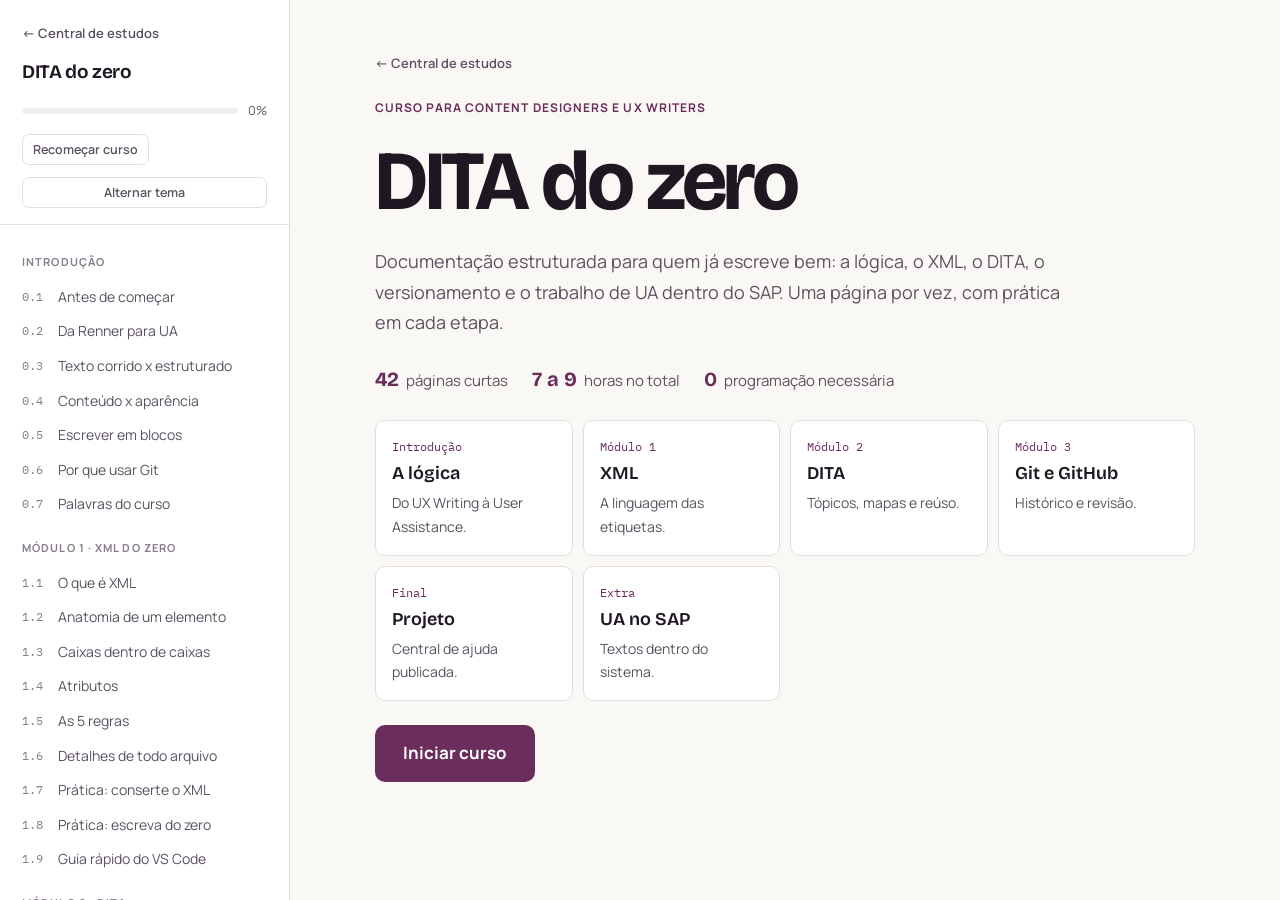
==== curso.html @ f2b4ed9a "Central de estudos: home, cronograma e curso DITA Co-Authored-By: Claude Sonnet 5.5 <noreply@anthrop" ====
<!doctype html>
<html lang="pt-BR">
<head>
<meta charset="utf-8">
<meta name="viewport" content="width=device-width,initial-scale=1,viewport-fit=cover">
<title>Curso DITA do zero · Central de estudos</title>
<meta name="description" content="Curso de XML, DITA e Git para Content Designers e UX Writers.">
<meta name="robots" content="noindex">
<link rel="icon" href="assets/favicon.svg" type="image/svg+xml">
<link rel="preconnect" href="https://fonts.googleapis.com">
<link rel="preconnect" href="https://fonts.gstatic.com" crossorigin>
<link href="https://fonts.googleapis.com/css2?family=Bricolage+Grotesque:opsz,wght@12..96,400..700&family=Manrope:wght@400;500;600;700&family=IBM+Plex+Mono:wght@400;500&display=swap" rel="stylesheet">
<script src="assets/theme.js"></script>
<link rel="stylesheet" href="assets/base.css">
<link rel="stylesheet" href="assets/curso.css">
</head>
<body>


<div class="app">
  <header class="topbar">
    <button class="topbar__menu" id="open-nav" type="button" aria-controls="side" aria-expanded="false">
      <svg viewBox="0 0 16 16" aria-hidden="true"><path d="M2 4h12M2 8h12M2 12h12" stroke="currentColor" stroke-width="1.6" stroke-linecap="round"/></svg>Aulas
    </button>
    <span class="topbar__where" id="where"></span>
    <span class="topbar__pct" id="pct-m">0%</span>
  </header>
  <div class="scrim" id="scrim" hidden></div>

  <aside class="side" id="side" aria-label="Índice do curso">
    <div class="side__head">
      <a class="hubback" href="./">← Central de estudos</a>
      <div class="side__brand"><b>DITA do zero</b><button class="side__close" id="close-nav" type="button">Fechar</button></div>
      <div class="prog"><div class="bar"><span id="bar"></span></div><span id="bar-text">0%</span></div>
      <button class="reset-btn" type="button" id="reset-btn">Recomeçar curso</button>
    </div>
    <nav class="side__nav" id="nav"></nav>
  </aside>

  <main class="content" id="content">
<section class="cover" id="cover" hidden>
  <a class="hubback" href="./">← Central de estudos</a>
  <p class="l-eyebrow">Curso para Content Designers e UX Writers</p>
  <h1>DITA do zero</h1>
  <p class="l-goal">Documentação estruturada para quem já escreve bem: a lógica, o XML, o DITA, o versionamento e o trabalho de UA dentro do SAP. Uma página por vez, com prática em cada etapa.</p>
  <div class="cover-meta"><span><b>42</b> páginas curtas</span><span><b>7 a 9</b> horas no total</span><span><b>0</b> programação necessária</span></div>
  <div class="modules">
    <div class="mcard"><span class="k">Introdução</span><b>A lógica</b><span>Do UX Writing à User Assistance.</span></div>
    <div class="mcard"><span class="k">Módulo 1</span><b>XML</b><span>A linguagem das etiquetas.</span></div>
    <div class="mcard"><span class="k">Módulo 2</span><b>DITA</b><span>Tópicos, mapas e reúso.</span></div>
    <div class="mcard"><span class="k">Módulo 3</span><b>Git e GitHub</b><span>Histórico e revisão.</span></div>
    <div class="mcard"><span class="k">Final</span><b>Projeto</b><span>Central de ajuda publicada.</span></div>
    <div class="mcard"><span class="k">Extra</span><b>UA no SAP</b><span>Textos dentro do sistema.</span></div>
  </div>
  <button class="start-btn" type="button" id="start-btn">Iniciar curso</button>
</section>


<!-- ═════════════════ MÓDULO 0 · INTRODUÇÃO ═════════════════ -->

<section class="lesson" data-id="0-1" data-mod="0" data-short="Antes de começar">
  <p class="l-eyebrow">Introdução</p>
  <h1>Antes de começar</h1>
  <p class="l-goal">Você já sabe escrever para pessoas. Este curso ensina a escrever de um jeito que o computador também entende.</p>
  <div class="prose">
    <p>Times de <strong>User Assistance</strong> (documentação de produto) escrevem a ajuda, os guias e os textos que aparecem dentro de um software. Em empresas grandes, esse conteúdo é escrito em <strong>blocos organizados</strong>, guardado com <strong>histórico de versões</strong> e publicado em vários lugares ao mesmo tempo.</p>
    <p>Para trabalhar assim, você precisa de três coisas: entender a <strong>lógica</strong> desse tipo de documentação, saber ler e escrever <strong>XML/DITA</strong> e usar o básico de <strong>Git</strong>. É isso que você vai aprender aqui, do zero.</p>
  </div>
  <h2>Como o curso está organizado</h2>
  <div class="modules">
    <div class="mcard"><span class="k">Introdução</span><b>A lógica</b><span>Por que escrever em blocos com etiquetas. Sem código ainda.</span></div>
    <div class="mcard"><span class="k">Módulo 1</span><b>XML</b><span>A linguagem das etiquetas, regra por regra.</span></div>
    <div class="mcard"><span class="k">Módulo 2</span><b>DITA</b><span>As etiquetas combinadas para documentação.</span></div>
    <div class="mcard"><span class="k">Módulo 3</span><b>Git e GitHub</b><span>Histórico, revisão e publicação.</span></div>
    <div class="mcard"><span class="k">Final</span><b>Projeto</b><span>Uma central de ajuda publicada para o portfólio.</span></div>
    <div class="mcard"><span class="k">Extra</span><b>UA no SAP</b><span>Onde ficam os textos dentro do sistema e como eles são versionados.</span></div>
  </div>
  <h2>Como cada página funciona</h2>
  <div class="prose"><ul>
    <li><strong>Explicação curta</strong>, com uma comparação do dia a dia.</li>
    <li><strong>Faça agora:</strong> um exercício nesta própria página. Você não precisa instalar nada até o fim do Módulo 1.</li>
    <li><strong>Você aprendeu:</strong> um resumo para revisar depois.</li>
  </ul></div>
  <div class="callout c-warn"><b>Ritmo sugerido</b><p>São cerca de 7 a 9 horas no total. Faça uma ou duas páginas por vez. Não pule a introdução: ela explica a lógica que faz o resto ter sentido.</p></div>
  <div class="callout c-sum"><b>Você vai precisar</b><ul><li>O Mac de casa, com o VS Code (já instalado).</li><li>Internet para baixar alguns programas gratuitos nos módulos 2 e 3.</li><li>Nenhum conhecimento de programação.</li></ul></div>
</section>

<section class="lesson" data-id="0-2" data-mod="0" data-short="Da Renner para UA" hidden>
  <p class="l-eyebrow">Introdução · Ponto de partida</p>
  <h1>Do UX Writing à User Assistance</h1>
  <p class="l-goal">Perceber que você já faz boa parte desse trabalho, e ver com clareza o que é novo.</p>
  <div class="prose">
    <p>Na Renner, você escreve para pessoas que usam um app de varejo. Em <strong>User Assistance</strong> (UA), você escreve para pessoas que usam um software de empresa: sistemas de finanças, compras, estoque ou RH.</p>
    <p>O público e o produto mudam. O raciocínio continua o mesmo: entender quem lê, o que a pessoa precisa fazer agora e escrever só o necessário para ela seguir.</p>
  </div>
  <h2>O que você já faz, com o nome usado em UA</h2>
  <div class="scroll-x"><table class="tbl bridge">
    <thead><tr><th>Na Renner</th><th>Em User Assistance</th><th>Onde aparece no curso</th></tr></thead>
    <tbody>
      <tr><td>Manuais de Tom e Voz e Guia de Redação</td><td>Guia de estilo de documentação</td><td>Módulo 2: o DITA transforma regras de estilo em estrutura (todo passo é um <code>&lt;cmd&gt;</code> com verbo).</td></tr>
      <tr><td>Vocabulário Controlado e Glossário</td><td>Gestão de terminologia</td><td>Módulo 2 e Projeto: glossário em DITA e reúso de trechos com conref.</td></tr>
      <tr><td>Microcopy: botões, erros, estados vazios</td><td>Textos de interface, mensagens do sistema e ajuda de campo</td><td>Extra · UA no SAP: mensagens e ajuda de campo (F1) dentro do sistema.</td></tr>
      <tr><td>Fluxos completos e Content First</td><td>Arquitetura de informação e tópicos de tarefa</td><td>Módulo 2: task, mapa e hierarquia.</td></tr>
      <tr><td>Roteiros de atendimento (Santander)</td><td>Procedimentos passo a passo</td><td>Módulo 2: a estrutura de uma task.</td></tr>
      <tr><td>Testes de compreensão</td><td>Validação de documentação com usuários</td><td>Os mesmos métodos. Não muda nada.</td></tr>
      <tr><td>Parceria com PO, CX e Marketing</td><td>Trabalho com desenvolvedores e gerentes de produto</td><td>Módulo 3: Jira, Git e pull request.</td></tr>
      <tr><td>Conteúdo acessível</td><td>Saídas acessíveis geradas a partir da estrutura</td><td>Introdução: estrutura bem feita gera páginas acessíveis.</td></tr>
    </tbody>
  </table></div>
  <h2>O que é realmente novo</h2>
  <div class="prose"><ol>
    <li><strong>Escrever dentro de etiquetas.</strong> Em vez de Figma ou Google Docs, o texto fica em arquivos XML/DITA.</li>
    <li><strong>Versionar texto.</strong> Cada mudança é registrada e revisada antes de publicar: com Git nos projetos de documentação e com ordens de transporte dentro do SAP.</li>
    <li><strong>Trabalhar dentro do sistema.</strong> Entrar pelo SAP Logon e editar textos ligados ao produto, como mensagens e ajuda de campo.</li>
    <li><strong>Escala.</strong> Milhares de tópicos, atualizados a cada nova versão do produto.</li>
    <li><strong>Inglês.</strong> Em empresas globais, a maior parte da documentação é escrita em inglês.</li>
  </ol></div>
  <div class="callout c-analogy"><b>Uma forma de pensar</b><p>O vocabulário controlado que você criou na Renner padroniza palavras. O DITA aplica a mesma ideia à estrutura do texto inteiro: títulos, passos, avisos e tabelas sempre no mesmo formato.</p></div>
  <div class="callout c-warn"><b>Para usar numa entrevista</b><p>Ligue cada experiência a um termo de UA. Por exemplo: “Criei e mantive o vocabulário controlado do app da Renner. Em documentação, isso é gestão de terminologia, e no DITA eu faria com glossário e conref.”</p></div>
  <div class="callout c-sum"><b>Você aprendeu</b><p>Tom e voz, terminologia, microcopy, fluxos e testes já fazem parte de UA. O que é novo: o formato (XML/DITA), o processo (Git), a leitura de código e a escala.</p></div>
</section>

<section class="lesson" data-id="0-3" data-mod="0" data-short="Texto corrido x estruturado" hidden>
  <p class="l-eyebrow">Introdução · A lógica</p>
  <h1>Texto corrido x texto estruturado</h1>
  <p class="l-goal">Entender a ideia central de todo o curso: dar um rótulo para cada parte do texto.</p>
  <div class="callout c-analogy"><b>Comparação</b><p>Pense numa receita escrita num guardanapo e na mesma receita num app de culinária. Os dois têm o mesmo texto. Mas o app sabe o que é <em>ingrediente</em>, o que é <em>tempo de forno</em> e o que é <em>passo</em>. Por isso ele consegue dobrar as porções, criar a lista de compras e ler os passos em voz alta. O guardanapo não consegue.</p></div>
  <div class="prose"><p>A diferença é que, no app, cada parte da receita tem um <strong>rótulo</strong>. Documentação estruturada é exatamente isso: cada trecho do texto recebe um rótulo que diz <strong>o que ele é</strong> (título, resumo, passo, aviso).</p></div>
  <h2>Veja a diferença</h2>
  <div class="demo" id="demo-struct">
    <div class="seg" role="group" aria-label="Modo de visualização">
      <button type="button" data-mode="pessoa" aria-pressed="true">Como uma pessoa lê</button>
      <button type="button" data-mode="maquina" aria-pressed="false">Como o computador vê</button>
      <button type="button" data-mode="estrutura" aria-pressed="false">Com estrutura</button>
    </div>
    <div data-view></div>
    <p class="demo-note" data-note></p>
  </div>
  <div class="callout c-do"><b>Faça agora</b><ol><li>No modo <em>Como uma pessoa lê</em>, conte quantos passos existem e onde está o aviso.</li><li>Agora troque para <em>Com estrutura</em>. Ficou óbvio, certo? Para o computador também.</li></ol></div>
  <h2>O que se ganha com estrutura</h2>
  <div class="prose"><ul>
    <li><strong>Consistência:</strong> todo passo, de todo manual, tem o mesmo formato.</li>
    <li><strong>Reúso:</strong> o mesmo aviso aparece em vários lugares, escrito uma vez só.</li>
    <li><strong>Vários formatos:</strong> o mesmo texto vira site, PDF ou ajuda dentro do app.</li>
    <li><strong>Busca e tradução melhores:</strong> o sistema sabe o que é título, resumo e passo.</li>
  </ul></div>
  <div class="callout c-sum"><b>Você aprendeu</b><p>Documentação estruturada é texto com rótulos que dizem o que cada parte é. Isso permite que o computador organize, reaproveite e publique o conteúdo.</p></div>
</section>

<section class="lesson" data-id="0-4" data-mod="0" data-short="Conteúdo x aparência" hidden>
  <p class="l-eyebrow">Introdução · A lógica</p>
  <h1>Conteúdo separado da aparência</h1>
  <p class="l-goal">Entender por que, nesse tipo de documentação, você não escolhe fonte, cor ou tamanho.</p>
  <div class="prose">
    <p>No Word, você escreve e formata ao mesmo tempo: deixa o título maior, coloca negrito, muda a cor. A aparência fica presa ao texto.</p>
    <p>Na documentação estruturada, você só diz <strong>o que</strong> cada parte é. Uma ferramenta decide <strong>como</strong> isso vai aparecer, de acordo com o lugar onde será publicado.</p>
  </div>
  <div class="callout c-analogy"><b>Comparação</b><p>É como entregar um texto para uma gráfica que já tem os modelos prontos. Você entrega uma vez, e ela imprime como cartaz, folheto ou cartão. Você não diagrama nada.</p></div>
  <h2>Uma fonte, vários formatos</h2>
  <div class="demo">
    <div class="seg" role="tablist" aria-label="Formato de saída" id="out-tabs">
      <button type="button" role="tab" data-out="site" aria-selected="true">Site de ajuda</button>
      <button type="button" role="tab" data-out="pdf" aria-selected="false">PDF</button>
      <button type="button" role="tab" data-out="app" aria-selected="false">Ajuda no app</button>
    </div>
    <div class="outputs">
      <div><p class="out-label" style="margin-bottom:8px">A fonte (você escreve isto uma vez)</p><div class="code-wrap" data-code="src03" data-tag="enviar-relatorio.dita"></div></div>
      <div><p class="out-label" style="margin-bottom:8px">O resultado publicado</p><div class="out-stage" id="out-stage"></div></div>
    </div>
    <p class="demo-note">Troque o formato: a fonte não muda nada. Só o resultado muda.</p>
  </div>
  <div class="prose"><p>A ferramenta que faz essa transformação se chama <strong>DITA-OT</strong> (DITA Open Toolkit). Pense nela como a gráfica. Você vai instalá-la no Módulo 2.</p></div>
  <div class="callout c-sum"><b>Você aprendeu</b><p>Você escreve só o conteúdo, com rótulos. A aparência é aplicada depois por uma ferramenta, e o mesmo conteúdo pode sair em vários formatos.</p></div>
</section>

<section class="lesson" data-id="0-5" data-mod="0" data-short="Escrever em blocos" hidden>
  <p class="l-eyebrow">Introdução · A lógica</p>
  <h1>Escrever em blocos: os tópicos</h1>
  <p class="l-goal">Entender por que a documentação é dividida em pedaços pequenos e independentes.</p>
  <div class="prose">
    <p>Em vez de escrever um manual de 80 páginas de uma vez, você escreve <strong>tópicos</strong>: blocos curtos que respondem a <strong>uma pergunta</strong> só. Por exemplo: “O que é um relatório de despesas?” ou “Como enviar um relatório?”.</p>
    <p>Depois, você monta os manuais escolhendo quais tópicos entram em cada um.</p>
  </div>
  <div class="callout c-analogy"><b>Comparação</b><p>Tópicos são peças de Lego. Com as mesmas peças, você monta uma casa ou um carro. Se uma peça quebra, você troca só ela.</p></div>
  <h2>Monte dois guias com os mesmos blocos</h2>
  <div class="demo">
    <p class="demo-note">Marque em qual guia cada tópico entra. Os tópicos usados nos dois guias foram escritos uma vez só.</p>
    <div class="scroll-x"><table class="tbl blocks-tbl" id="blocks-tbl">
      <thead><tr><th>Tópico</th><th>Guia do funcionário</th><th>Guia do gestor</th></tr></thead>
      <tbody></tbody>
    </table></div>
    <div class="guides" id="guides"></div>
  </div>
  <h2>Uma regra importante</h2>
  <div class="prose"><p>Cada tópico precisa <strong>fazer sentido sozinho</strong>. A pessoa pode chegar nele por uma busca no Google, sem ter lido nada antes. Por isso, evite frases como “como vimos no capítulo anterior”.</p></div>
  <div class="callout c-sum"><b>Você aprendeu</b><p>Tópico é um bloco que responde a uma pergunta e funciona sozinho. Juntar tópicos de formas diferentes cria manuais diferentes. Isso se chama <strong>reúso</strong>.</p></div>
</section>

<section class="lesson" data-id="0-6" data-mod="0" data-short="Por que usar Git" hidden>
  <p class="l-eyebrow">Introdução · A lógica</p>
  <h1>Docs as code: por que redatores usam Git</h1>
  <p class="l-goal">Entender como times grandes escrevem juntos sem perder versões.</p>
  <div class="prose">
    <p>Você provavelmente já viu arquivos como <code>relatorio_final_v3_revisado_AGORA_SIM.docx</code>. Agora imagine 20 pessoas editando 2 mil tópicos. É preciso saber <strong>quem mudou o quê, quando e por quê</strong>, e revisar antes de publicar.</p>
    <p>A solução foi copiar o jeito como programadores trabalham. O nome disso é <strong>docs as code</strong> (documentação como código): os textos ficam em arquivos simples, com histórico no Git e revisão antes de publicar.</p>
  </div>
  <h2>O fluxo de trabalho</h2>
  <div class="flow">
    <div class="st"><em>1 · Jira</em><b>Recebe a tarefa</b><span>“Documentar a nova função de exportar.”</span></div>
    <div class="st"><em>2 · VS Code</em><b>Escreve</b><span>Cria ou edita os tópicos.</span></div>
    <div class="st"><em>3 · Git</em><b>Salva a versão</b><span>Com uma mensagem do que mudou.</span></div>
    <div class="st"><em>4 · GitHub</em><b>Pede revisão</b><span>Alguém lê e aprova.</span></div>
    <div class="st"><em>5 · DITA-OT</em><b>Publica</b><span>Vira site, PDF ou ajuda no app.</span></div>
  </div>
  <div class="callout c-analogy"><b>Comparação</b><p>É como o histórico de versões do Google Docs, com duas diferenças: você decide quando salvar uma versão e sempre escreve uma frase explicando o que mudou.</p></div>
  <div class="callout c-sum"><b>Você aprendeu</b><p>Docs as code é tratar documentação como código: arquivos de texto, histórico com Git, revisão antes de publicar e publicação automática.</p></div>
</section>

<section class="lesson" data-id="0-7" data-mod="0" data-short="Palavras do curso" hidden>
  <p class="l-eyebrow">Introdução · A lógica</p>
  <h1>As ferramentas e as palavras do curso</h1>
  <p class="l-goal">Ter um mapa de tudo que vai aparecer. Volte aqui sempre que uma palavra confundir.</p>
  <div class="scroll-x"><table class="tbl">
    <thead><tr><th>Palavra</th><th>O que é</th><th>Comparação</th></tr></thead>
    <tbody>
      <tr><td>XML</td><td>Uma forma de marcar texto com etiquetas.</td><td>O alfabeto e a gramática das etiquetas.</td></tr>
      <tr><td>DITA</td><td>Um conjunto de etiquetas XML combinadas para documentação.</td><td>Um vocabulário controlado, só que de etiquetas.</td></tr>
      <tr><td>Tópico</td><td>Um bloco que responde a uma pergunta.</td><td>Uma peça de Lego.</td></tr>
      <tr><td>Mapa</td><td>Arquivo que diz quais tópicos entram num guia, e em que ordem.</td><td>O sumário de um livro.</td></tr>
      <tr><td>DITA-OT</td><td>Programa que transforma DITA em site ou PDF.</td><td>A gráfica.</td></tr>
      <tr><td>VS Code</td><td>Editor de texto para esses arquivos.</td><td>O caderno.</td></tr>
      <tr><td>Terminal</td><td>Janela onde você dá ordens ao computador digitando.</td><td>Conversar por mensagem com o computador.</td></tr>
      <tr><td>Git</td><td>Programa que guarda o histórico de versões.</td><td>Uma câmera que tira foto do projeto.</td></tr>
      <tr><td>GitHub</td><td>Site que guarda uma cópia online e organiza revisões.</td><td>O álbum de fotos compartilhado.</td></tr>
      <tr><td>Jira</td><td>Ferramenta de tarefas da equipe.</td><td>O quadro de post-its.</td></tr>
      <tr><td>SAP Logon</td><td>Programa para entrar nos sistemas SAP. É onde ficam muitos textos do produto.</td><td>A porta de entrada do prédio.</td></tr>
      <tr><td>Ordem de transporte</td><td>Pacote que registra as mudanças feitas dentro do SAP, inclusive de textos.</td><td>O “commit” do mundo SAP.</td></tr>
      <tr><td>ABAP</td><td>Linguagem de programação da SAP, usada pelos desenvolvedores.</td><td>O motor do sistema. Você não programa nele.</td></tr>
    </tbody>
  </table></div>
  <h2>Como tudo se conecta</h2>
  <div class="prose"><p>Em UA no SAP, o texto mora em dois lugares: nos <strong>guias</strong>, escritos em tópicos, e <strong>dentro do sistema</strong>, junto com as telas.</p></div>
  <div class="lanes">
    <div class="lane"><b>Desenvolvimento</b><ol><li><strong>ABAP:</strong> escreve o código do sistema.</li><li>O código decide quando aparecem telas, campos e mensagens.</li></ol></div>
    <div class="lane lane-ua"><b>User Assistance</b><ol><li><strong>Dentro do SAP</strong> (pelo SAP Logon): escreve mensagens, ajuda de campo (F1) e documentação de programas.</li><li><strong>Nos guias:</strong> escreve tópicos em DITA, publicados com o DITA-OT.</li></ol></div>
    <div class="lane-shared"><b>Versões e tarefas</b><span>Dentro do SAP, as mudanças vão em <strong>ordens de transporte</strong>.</span><span>Nos projetos de documentação, em <strong>Git</strong>.</span><span>As tarefas ficam no <strong>Jira</strong>.</span></div>
  </div>
  <div class="callout c-warn"><b>Onde entra o ABAP</b><p>Quem escreve não programa. O ABAP aparece só para entender quando um texto é mostrado. Isso está no módulo extra, no fim do curso.</p></div>
  <div class="quiz" data-answer="1" data-explain="O DITA-OT é a “gráfica”: lê os arquivos DITA e gera site, PDF e outros formatos.">
    <span class="quiz-k">Teste rápido</span><p class="quiz-q">Qual ferramenta transforma seus arquivos em site?</p>
    <div class="quiz-opts"><button>Git</button><button>DITA-OT</button><button>Jira</button></div><p class="quiz-fb" aria-live="polite"></p>
  </div>
  <div class="quiz" data-answer="2" data-explain="Tópicos são blocos independentes. Escrever em blocos permite montar guias diferentes e reaproveitar conteúdo.">
    <span class="quiz-k">Teste rápido</span><p class="quiz-q">Por que a documentação é dividida em tópicos?</p>
    <div class="quiz-opts"><button>Para deixar os arquivos mais leves</button><button>Porque o Word não aceita textos longos</button><button>Para reaproveitar blocos em guias diferentes</button></div><p class="quiz-fb" aria-live="polite"></p>
  </div>
  <div class="callout c-result"><b>Fim da introdução</b><p>Você já entende a lógica: rótulos, conteúdo separado da aparência, blocos reutilizáveis e histórico de versões. Agora vamos aprender a linguagem que escreve esses rótulos: o XML.</p></div>
</section>

<!-- ═════════════════ MÓDULO 1 · XML ═════════════════ -->

<section class="lesson" data-id="1-1" data-mod="1" data-short="O que é XML" hidden>
  <p class="l-eyebrow">Módulo 1 · XML do zero</p>
  <h1>O que é XML</h1>
  <p class="l-goal">Ver, passo a passo, um texto comum virar XML.</p>
  <div class="prose">
    <p>XML significa <em>eXtensible Markup Language</em>. A parte importante é <strong>markup</strong>, que quer dizer <strong>marcação</strong>.</p>
    <p>Imagine que você pega um marca-texto, passa em um trecho e escreve na margem: “isto é um passo”. O XML faz isso com <strong>etiquetas escritas no próprio texto</strong>, chamadas <strong>tags</strong>.</p>
  </div>
  <h2>De texto comum a XML em 3 passos</h2>
  <div class="stepper" data-stepper="xml-s1,xml-s2,xml-s3" data-caps="Passo 1. Texto comum. Uma pessoa entende, mas para o computador são só letras.|Passo 2. Cada trecho ganha uma etiqueta antes e depois, dizendo o que ele é.|Passo 3. Tudo fica dentro de uma etiqueta principal, que chamamos de raiz. Pronto: isso é XML."></div>
  <h2>Três coisas para guardar</h2>
  <div class="prose"><ol>
    <li><strong>XML não faz nada sozinho.</strong> Ele não tem cor, botão ou layout. Só descreve o conteúdo. Outro programa lê e decide o que fazer.</li>
    <li><strong>Os nomes das etiquetas descrevem o conteúdo</strong>, não a aparência. Escrevemos <code>&lt;passo&gt;</code>, e não “letra grande”.</li>
    <li><strong>“Extensible”</strong> quer dizer que, no XML puro, você inventa os nomes. No DITA (Módulo 2), os nomes já vêm combinados.</li>
  </ol></div>
  <div class="callout c-analogy"><b>E o HTML?</b><p>HTML, a linguagem das páginas da web, também usa tags e se escreve de um jeito parecido. A diferença: o HTML diz <em>como mostrar</em> (título grande, negrito). O XML diz <em>o que o conteúdo é</em>.</p></div>
  <div class="callout c-sum"><b>Você aprendeu</b><p>XML é texto com etiquetas (tags) que dizem o que cada parte é. Tudo fica dentro de uma etiqueta principal, a raiz.</p></div>
</section>

<section class="lesson" data-id="1-2" data-mod="1" data-short="Anatomia de um elemento" hidden>
  <p class="l-eyebrow">Módulo 1 · XML do zero</p>
  <h1>Anatomia de um elemento</h1>
  <p class="l-goal">Saber o nome de cada pedaço de uma linha de XML.</p>
  <div class="prose"><p>Toque em cada parte da linha abaixo para ver o que ela é.</p></div>
  <div class="anat" id="anat" role="group" aria-label="Partes da linha XML"></div>
  <div class="anat-exp" id="anat-exp" aria-live="polite"></div>
  <h2>Os nomes que você vai usar</h2>
  <div class="scroll-x"><table class="tbl">
    <thead><tr><th>Nome</th><th>Exemplo</th><th>O que é</th></tr></thead>
    <tbody>
      <tr><td>Tag de abertura</td><td><code>&lt;passo&gt;</code></td><td>Começa o trecho.</td></tr>
      <tr><td>Tag de fechamento</td><td><code>&lt;/passo&gt;</code></td><td>Termina o trecho. Tem uma barra <code>/</code>.</td></tr>
      <tr><td>Conteúdo</td><td><code>Abra o app.</code></td><td>O texto que a pessoa lê.</td></tr>
      <tr><td>Elemento</td><td><code>&lt;passo&gt;Abra o app.&lt;/passo&gt;</code></td><td>Tudo junto: abertura, conteúdo e fechamento.</td></tr>
      <tr><td>Elemento vazio</td><td><code>&lt;imagem arquivo="tela.png"/&gt;</code></td><td>Não tem conteúdo. Abre e fecha na mesma tag, com <code>/&gt;</code> no fim.</td></tr>
    </tbody>
  </table></div>
  <div class="quiz" data-answer="0" data-explain="O nome do elemento é a palavra logo depois do sinal de menor (<). “tipo” é um atributo e “importante” é o valor dele.">
    <span class="quiz-k">Faça agora</span><p class="quiz-q">Em <code>&lt;aviso tipo="importante"&gt;Salve antes de sair&lt;/aviso&gt;</code>, qual é o nome do elemento?</p>
    <div class="quiz-opts"><button>aviso</button><button>tipo</button><button>importante</button></div><p class="quiz-fb" aria-live="polite"></p>
  </div>
  <div class="callout c-sum"><b>Você aprendeu</b><p>Um elemento tem tag de abertura, conteúdo e tag de fechamento. A tag de fechamento repete o nome com uma barra antes.</p></div>
</section>

<section class="lesson" data-id="1-3" data-mod="1" data-short="Caixas dentro de caixas" hidden>
  <p class="l-eyebrow">Módulo 1 · XML do zero</p>
  <h1>Caixas dentro de caixas</h1>
  <p class="l-goal">Entender como os elementos se organizam uns dentro dos outros.</p>
  <div class="prose">
    <p>Um elemento pode ter outros elementos dentro dele. Isso cria uma <strong>hierarquia</strong>, como as seções e subseções de um sumário.</p>
    <p>Alguns nomes que você vai ouvir: o elemento de fora é o <strong>pai</strong>. Os de dentro são os <strong>filhos</strong>. Filhos do mesmo pai são <strong>irmãos</strong>. E o elemento que guarda todos os outros é a <strong>raiz</strong>.</p>
  </div>
  <div class="callout c-analogy"><b>Comparação</b><p>Caixas de mudança. A caixa grande “Cozinha” tem dentro a caixa “Talheres”, que tem dentro os garfos. Você não pode guardar a caixa “Talheres” metade dentro e metade fora da “Cozinha”.</p></div>
  <h2>Veja as caixas se formando</h2>
  <div class="lab" id="lab-boxes">
    <div class="lab-bar"><div><strong>Editor</strong> <span class="file">tarefa.xml</span></div><div class="lab-actions"><button class="btn-ghost" type="button" data-reset>Recomeçar</button></div></div>
    <div class="lab-grid">
      <textarea id="ta-boxes" spellcheck="false" aria-label="Editor XML" style="min-height:260px"></textarea>
      <div class="lab-out"><span class="out-label">Validação</span><div class="status" data-status></div><span class="out-label">Como caixas</span><div class="boxes" data-boxes></div></div>
    </div>
  </div>
  <div class="callout c-do"><b>Faça agora</b><ol><li>Copie a linha <code>&lt;passo&gt;Clique em Enviar.&lt;/passo&gt;</code>.</li><li>Cole logo abaixo dela, dentro de <code>&lt;passos&gt;</code>, e mude o texto para “Confirme o envio.”.</li><li>Veja uma nova caixa aparecer dentro de “passos”.</li><li>Agora cole a linha <strong>depois</strong> de <code>&lt;/passos&gt;</code>. Veja que ela vira irmã de “passos”, e não filha.</li></ol></div>
  <div class="callout c-warn"><b>Espaços no início da linha</b><p>Os espaços que empurram as linhas para a direita (recuo) não mudam nada para o computador. Eles servem para você enxergar a hierarquia. Use 2 espaços a cada nível.</p></div>
  <div class="callout c-sum"><b>Você aprendeu</b><p>Elementos ficam uns dentro dos outros, formando uma árvore com uma raiz no topo. Um elemento sempre fecha dentro do pai.</p></div>
</section>

<section class="lesson" data-id="1-4" data-mod="1" data-short="Atributos" hidden>
  <p class="l-eyebrow">Módulo 1 · XML do zero</p>
  <h1>Atributos: informações sobre o elemento</h1>
  <p class="l-goal">Saber quando usar um atributo e como escrever um.</p>
  <div class="prose"><p>Um <strong>atributo</strong> é uma informação extra sobre o elemento. Ele fica dentro da tag de abertura, no formato <code>nome="valor"</code>.</p></div>
  <div class="code-wrap" data-code="attrs" data-tag="exemplo"></div>
  <div class="callout c-analogy"><b>Comparação</b><p>Na caixa de mudança, o conteúdo é o que tem dentro (os pratos). O atributo é a etiqueta colada por fora: “frágil”, “cozinha”, “caixa 12”. A etiqueta ajuda a organizar, mas ninguém “usa” a etiqueta.</p></div>
  <h2>Atributos que você vai ver muito</h2>
  <div class="scroll-x"><table class="tbl">
    <thead><tr><th>Atributo</th><th>Para quê</th></tr></thead>
    <tbody>
      <tr><td><code>id</code></td><td>Um nome único, para fazer links e reutilizar o trecho.</td></tr>
      <tr><td><code>type</code></td><td>O tipo do elemento. Exemplo: um aviso do tipo “importante”.</td></tr>
      <tr><td><code>xml:lang</code></td><td>O idioma do texto, como <code>pt-BR</code> ou <code>en-US</code>.</td></tr>
      <tr><td><code>audience</code></td><td>Para quem é o trecho. Permite gerar um guia só para gestores, por exemplo.</td></tr>
    </tbody>
  </table></div>
  <h2>Regras de escrita</h2>
  <div class="prose"><ul>
    <li>Sempre com aspas: <code>id="enviar"</code>.</li>
    <li>Vários atributos ficam separados por espaço.</li>
    <li>O mesmo atributo não pode aparecer duas vezes na mesma tag.</li>
  </ul></div>
  <div class="callout c-warn"><b>Conteúdo ou atributo?</b><p>Pergunte: <em>a pessoa vai ler isso?</em> Se sim, é conteúdo. Se é uma informação para o sistema (identificar, filtrar, classificar), é atributo.</p></div>
  <div class="quiz" data-answer="0" data-explain="A pessoa vai ler o aviso, então ele é conteúdo. Atributos guardam informações para o sistema.">
    <span class="quiz-k">Faça agora</span><p class="quiz-q">O texto “Salve antes de sair” deve ficar…</p>
    <div class="quiz-opts"><button>Como conteúdo do elemento</button><button>Como valor de um atributo</button></div><p class="quiz-fb" aria-live="polite"></p>
  </div>
  <div class="callout c-sum"><b>Você aprendeu</b><p>Atributos ficam na tag de abertura, no formato <code>nome="valor"</code>, e guardam informações sobre o elemento, não texto para o leitor.</p></div>
</section>

<section class="lesson" data-id="1-5" data-mod="1" data-short="As 5 regras" hidden>
  <p class="l-eyebrow">Módulo 1 · XML do zero</p>
  <h1>As 5 regras do XML</h1>
  <p class="l-goal">Conhecer as regras que, se quebradas, fazem o arquivo parar de funcionar.</p>
  <div class="prose"><p>Um XML que segue todas as regras é chamado de <strong>bem formado</strong>. O XML é rígido: um erro pequeno faz o arquivo inteiro ser recusado. Por isso o editor avisa na hora.</p></div>
  <div class="compare">
    <div class="rule-row"><h3>1. Só uma raiz</h3><p>Tudo precisa estar dentro de um único elemento principal.</p>
      <div class="pair"><div class="yes">&lt;tarefa&gt;
  &lt;titulo&gt;Enviar&lt;/titulo&gt;
  &lt;passo&gt;Abra&lt;/passo&gt;
&lt;/tarefa&gt;</div><div class="no">&lt;titulo&gt;Enviar&lt;/titulo&gt;
&lt;passo&gt;Abra&lt;/passo&gt;</div></div></div>
    <div class="rule-row"><h3>2. Toda tag fecha</h3><p>Cada abertura tem seu fechamento. Elementos vazios fecham com <code>/&gt;</code>.</p>
      <div class="pair"><div class="yes">&lt;passo&gt;Abra o app.&lt;/passo&gt;</div><div class="no">&lt;passo&gt;Abra o app.</div></div></div>
    <div class="rule-row"><h3>3. Não cruzar tags</h3><p>Feche primeiro o que abriu por último.</p>
      <div class="pair"><div class="yes">&lt;b&gt;&lt;i&gt;texto&lt;/i&gt;&lt;/b&gt;</div><div class="no">&lt;b&gt;&lt;i&gt;texto&lt;/b&gt;&lt;/i&gt;</div></div></div>
    <div class="rule-row"><h3>4. Atributos com aspas</h3><p>Aspas duplas ou simples, mas sempre aspas.</p>
      <div class="pair"><div class="yes">&lt;nota tipo="aviso"&gt;</div><div class="no">&lt;nota tipo=aviso&gt;</div></div></div>
    <div class="rule-row"><h3>5. Maiúsculas importam</h3><p>A abertura e o fechamento precisam ser escritos exatamente igual.</p>
      <div class="pair"><div class="yes">&lt;nome&gt;App&lt;/nome&gt;</div><div class="no">&lt;nome&gt;App&lt;/Nome&gt;</div></div></div>
  </div>
  <div class="quiz" data-answer="2" data-explain="Na terceira, as tags estão cruzadas: <b> abriu primeiro, então precisa fechar por último.">
    <span class="quiz-k">Faça agora</span><p class="quiz-q">Qual destas linhas quebra uma regra?</p>
    <div class="quiz-opts"><button><code>&lt;nota tipo="dica"&gt;Use o filtro&lt;/nota&gt;</code></button><button><code>&lt;imagem arquivo="tela.png"/&gt;</code></button><button><code>&lt;b&gt;&lt;i&gt;Atenção&lt;/b&gt;&lt;/i&gt;</code></button></div><p class="quiz-fb" aria-live="polite"></p>
  </div>
  <div class="callout c-sum"><b>Você aprendeu</b><p>Uma raiz, toda tag fecha, sem cruzar, atributos com aspas e maiúsculas iguais. Com isso, seu XML é bem formado.</p></div>
</section>

<section class="lesson" data-id="1-6" data-mod="1" data-short="Detalhes de todo arquivo" hidden>
  <p class="l-eyebrow">Módulo 1 · XML do zero</p>
  <h1>Detalhes que aparecem em todo arquivo</h1>
  <p class="l-goal">Reconhecer as linhas “estranhas” no topo dos arquivos e alguns cuidados com caracteres.</p>
  <h2>1. A declaração</h2>
  <div class="code-wrap" data-code="decl" data-tag="primeira linha do arquivo"></div>
  <div class="prose"><p>Diz que o arquivo é XML. <code>UTF-8</code> é o padrão de caracteres que aceita acentos, ç e emojis. Sempre na primeira linha, sem nada antes.</p></div>
  <h2>2. Comentários</h2>
  <div class="code-wrap" data-code="comment" data-tag="comentário"></div>
  <div class="prose"><p>Tudo entre <code>&lt;!--</code> e <code>--&gt;</code> é ignorado. Use para deixar recados para a equipe. Não aparece no resultado publicado.</p></div>
  <h2>3. Caracteres especiais</h2>
  <div class="prose"><p>Os sinais <code>&lt;</code> e <code>&amp;</code> têm significado no XML. Para escrevê-los como texto, use um código:</p></div>
  <div class="scroll-x"><table class="tbl">
    <thead><tr><th>Para mostrar</th><th>Escreva</th><th>Exemplo</th></tr></thead>
    <tbody>
      <tr><td>&lt;</td><td><code>&amp;lt;</code></td><td><code>valor &amp;lt; 100</code></td></tr>
      <tr><td>&gt;</td><td><code>&amp;gt;</code></td><td><code>valor &amp;gt; 100</code></td></tr>
      <tr><td>&amp;</td><td><code>&amp;amp;</code></td><td><code>Despesas &amp;amp; Viagens</code></td></tr>
    </tbody>
  </table></div>
  <h2>4. A linha DOCTYPE</h2>
  <div class="code-wrap" data-code="doctype" data-tag="vai aparecer no Módulo 2"></div>
  <div class="prose"><p>Ela diz qual <strong>modelo</strong> o arquivo segue, e com isso quais tags são permitidas. Ninguém decora isso: você copia de um exemplo e cola.</p></div>
  <div class="callout c-sum"><b>Você aprendeu</b><p>Declaração na primeira linha, comentários para a equipe, códigos para &lt; e &amp;, e DOCTYPE para indicar o modelo.</p></div>
</section>

<section class="lesson" data-id="1-7" data-mod="1" data-short="Prática: conserte o XML" hidden>
  <p class="l-eyebrow">Módulo 1 · Prática</p>
  <h1>Prática: conserte o XML</h1>
  <p class="l-goal">Treinar a leitura de mensagens de erro, que é o que você mais vai fazer no começo.</p>
  <div class="callout c-do"><b>Faça agora</b><ol><li>O arquivo abaixo tem <strong>3 erros</strong>.</li><li>Leia a mensagem em vermelho. Ela mostra a linha do problema.</li><li>Corrija um erro por vez. Quando ficar válido, a árvore aparece.</li></ol></div>
  <div class="lab" id="lab-xml">
    <div class="lab-bar"><div><strong>Editor</strong> <span class="file">primeiro.xml</span></div><div class="lab-actions"><button class="btn-ghost" type="button" data-reset>Recomeçar</button><button class="btn-ghost" type="button" data-solve>Ver solução</button></div></div>
    <div class="lab-grid">
      <textarea id="ta-xml" spellcheck="false" aria-label="Editor XML"></textarea>
      <div class="lab-out"><span class="out-label">Validação</span><div class="status" data-status></div><span class="out-label">Árvore do documento</span><div class="xtree" data-tree></div></div>
    </div>
  </div>
  <details class="callout c-analogy"><summary style="cursor:pointer;font-weight:650">Precisa de uma dica?</summary><ul style="margin-top:8px"><li>Linha 2: falta algo em volta do valor do atributo.</li><li>Linha 3: compare a abertura e o fechamento letra por letra.</li><li>Linha 5: a segunda tag está sem a barra.</li></ul></details>
  <div class="callout c-sum"><b>Você aprendeu</b><p>A mensagem de erro aponta a linha. O erro costuma estar nela ou logo antes.</p></div>
</section>

<section class="lesson" data-id="1-8" data-mod="1" data-short="Prática: escreva do zero" hidden>
  <p class="l-eyebrow">Módulo 1 · Prática</p>
  <h1>Prática: escreva um XML do zero</h1>
  <p class="l-goal">Criar seu primeiro arquivo sozinha, seguindo uma lista de pedidos.</p>
  <div class="prose"><p>Você vai escrever uma <strong>nota de versão</strong> de um app, aquele texto de “O que há de novo”. Siga os passos. A lista à direita fica verde conforme você acerta.</p></div>
  <ol class="how">
    <li><div><b>Crie a raiz</b><span>Escreva <code>&lt;notaVersao versao="2.2"&gt;</code> numa linha e <code>&lt;/notaVersao&gt;</code> algumas linhas abaixo. Todo o resto vai no meio.</span></div></li>
    <li><div><b>Adicione a data</b><span>Dentro da raiz: <code>&lt;data&gt;10/10/2026&lt;/data&gt;</code>.</span></div></li>
    <li><div><b>Liste as novidades</b><span>Crie <code>&lt;novidades&gt;</code> e, dentro dele, pelo menos dois <code>&lt;item&gt;</code> com uma frase cada.</span></div></li>
    <li><div><b>Conte uma correção</b><span>Depois de <code>&lt;/novidades&gt;</code>, crie <code>&lt;correcao&gt;</code> com uma frase.</span></div></li>
  </ol>
  <div class="lab" id="lab-own">
    <div class="lab-bar"><div><strong>Editor</strong> <span class="file">nota-versao.xml</span></div><div class="lab-actions"><button class="btn-ghost" type="button" data-reset>Recomeçar</button><button class="btn-ghost" type="button" data-solve>Ver um exemplo</button></div></div>
    <div class="lab-grid">
      <textarea id="ta-own" spellcheck="false" aria-label="Editor da nota de versão"></textarea>
      <div class="lab-out"><span class="out-label">Pedidos</span><ul class="checks" data-checks></ul><span class="out-label">Árvore</span><div class="xtree" data-tree></div></div>
    </div>
  </div>
  <div class="callout c-result"><b>Resultado</b><p>Seu primeiro XML escrito do zero. Guarde o texto: você vai salvá-lo no seu computador na próxima página.</p></div>
</section>

<section class="lesson" data-id="1-9" data-mod="1" data-short="Guia rápido do VS Code" hidden>
  <p class="l-eyebrow">Módulo 1 · No seu computador</p>
  <h1>Guia rápido do VS Code</h1>
  <p class="l-goal">Conhecer o editor que já está no Mac e salvar seu primeiro arquivo XML.</p>
  <div class="prose"><p>O VS Code é um editor de texto feito para arquivos como XML, DITA e código. Ele já está instalado no Mac. Esta página mostra só o que você vai usar no curso.</p></div>
  <h2>As 5 áreas da janela</h2>
  <div class="scroll-x"><div class="vsc" role="img" aria-label="Desenho da janela do VS Code com 5 áreas numeradas">
    <div class="vsc-top">central-ajuda-despesas</div>
    <div class="vsc-body">
      <div class="vsc-act"><span class="nb">1</span><i>▤</i><i>⌕</i><i>⑂</i><i>▦</i></div>
      <div class="vsc-side"><span class="nb">2</span><small>EXPLORER</small><div>conceito-relatorio.dita</div><div class="on">nota-versao.xml</div><div>guia.ditamap</div></div>
      <div class="vsc-main">
        <div class="vsc-tabs"><span class="nb">3</span><span class="tab-on">nota-versao.xml</span><span>guia.ditamap</span></div>
        <div class="vsc-ed"><div><em>1</em><b>&lt;notaVersao</b> <u>versao="2.2"</u><b>&gt;</b></div><div><em>2</em>  <b>&lt;data&gt;</b>10/10/2026<b>&lt;/data&gt;</b></div><div><em>3</em>  <b>&lt;novidades&gt;</b></div></div>
        <div class="vsc-term"><span class="nb">4</span><small>TERMINAL · PROBLEMS</small><div>$ git status</div></div>
      </div>
    </div>
    <div class="vsc-status"><span class="nb">5</span>main · XML · UTF-8</div>
  </div></div>
  <ol class="how">
    <li><div><b>Barra de atividades</b><span>Os ícones da esquerda trocam o que aparece na lateral: <em>Explorer</em> (arquivos), <em>Search</em> (busca), <em>Source Control</em> (Git) e <em>Extensions</em>.</span></div></li>
    <li><div><b>Explorer</b><span>Os arquivos da pasta aberta. Clique num arquivo para abrir.</span></div></li>
    <li><div><b>Abas e editor</b><span>Cada arquivo aberto vira uma aba. Um ponto branco na aba quer dizer que há mudanças ainda não salvas.</span></div></li>
    <li><div><b>Painel de baixo</b><span>Tem o <em>Terminal</em> (Módulos 2 e 3) e o <em>Problems</em>, a lista de erros dos arquivos.</span></div></li>
    <li><div><b>Barra de status</b><span>Mostra o branch do Git, o tipo de arquivo e o padrão de caracteres (UTF-8).</span></div></li>
  </ol>
  <h2>Faça agora: prepare a pasta do projeto</h2>
  <ol class="how">
    <li><div><b>Crie a pasta</b><span>No Finder, em Documentos, crie a pasta <code>central-ajuda-despesas</code>. Use esse nome exato: sem espaços e sem acentos.</span></div></li>
    <li><div><b>Abra a pasta, não um arquivo</b><span>No VS Code: <em>File → Open Folder</em> e escolha a pasta. Ou arraste a pasta para o ícone do VS Code no Dock. Se perguntar se você confia nos autores, clique em <em>Yes, I trust</em>.</span></div></li>
    <li><div><b>Confira a extensão XML</b><span>Abra Extensions com <kbd>Cmd</kbd>+<kbd>Shift</kbd>+<kbd>X</kbd>, busque “XML” e confira se a da <strong>Red Hat</strong> está instalada. Se não estiver, clique em <em>Install</em>. Ela aponta erros e fecha as tags sozinha: digite <code>&lt;passo&gt;</code> e ela escreve <code>&lt;/passo&gt;</code>.</span></div></li>
    <li><div><b>Crie o arquivo</b><span>No Explorer, passe o mouse sobre o nome da pasta e clique no ícone de novo arquivo. Nome: <code>nota-versao.xml</code>. Cole o XML da página anterior.</span></div></li>
    <li><div><b>Salve</b><span><kbd>Cmd</kbd>+<kbd>S</kbd>. Para não esquecer, ligue <em>File → Auto Save</em>: o VS Code salva sozinho.</span></div></li>
    <li><div><b>Veja um erro de propósito</b><span>Apague uma aspa. Aparece um sublinhado vermelho e o erro entra na lista do <em>Problems</em> (<kbd>Cmd</kbd>+<kbd>Shift</kbd>+<kbd>M</kbd>). Passe o mouse em cima para ler. Desfaça com <kbd>Cmd</kbd>+<kbd>Z</kbd>.</span></div></li>
  </ol>
  <h2>Atalhos que você vai usar</h2>
  <div class="scroll-x"><table class="tbl">
    <thead><tr><th>Atalho no Mac</th><th>O que faz</th></tr></thead>
    <tbody>
      <tr><td><code>Cmd+S</code></td><td>Salvar.</td></tr>
      <tr><td><code>Cmd+Z</code></td><td>Desfazer.</td></tr>
      <tr><td><code>Cmd+P</code></td><td>Abrir um arquivo digitando o nome.</td></tr>
      <tr><td><code>Cmd+F</code></td><td>Buscar no arquivo aberto.</td></tr>
      <tr><td><code>Cmd+Shift+F</code></td><td>Buscar em todos os arquivos da pasta. Ótimo para conferir terminologia.</td></tr>
      <tr><td><code>Cmd+/</code></td><td>Transformar a linha em comentário (em XML vira <code>&lt;!-- --&gt;</code>).</td></tr>
      <tr><td><code>Option+Shift+F</code></td><td>Arrumar o recuo do arquivo inteiro.</td></tr>
      <tr><td><code>Option+Z</code></td><td>Quebrar linhas longas na tela, sem mudar o arquivo.</td></tr>
      <tr><td><code>Ctrl+`</code></td><td>Abrir e fechar o terminal. É o Ctrl mesmo, não o Cmd.</td></tr>
      <tr><td><code>Cmd+Shift+P</code></td><td>Paleta de comandos: digite o que quer fazer, como “format”.</td></tr>
    </tbody>
  </table></div>
  <div class="callout c-warn"><b>Erro comum</b><p>Abrir só o arquivo, e não a pasta. Assim o Explorer fica vazio e o terminal abre em outro lugar. Sempre use <em>Open Folder</em>.</p></div>
  <div class="callout c-result"><b>Resultado do Módulo 1</b><p>Você sabe ler e escrever XML, entende as mensagens de erro e tem a pasta do projeto pronta no VS Code, com seu primeiro arquivo salvo.</p></div>
</section>

<!-- ═════════════════ MÓDULO 2 · DITA ═════════════════ -->

<section class="lesson" data-id="2-1" data-mod="2" data-short="O que é DITA" hidden>
  <p class="l-eyebrow">Módulo 2 · DITA</p>
  <h1>O que é DITA</h1>
  <p class="l-goal">Conectar o XML que você aprendeu com a lógica da introdução.</p>
  <div class="prose">
    <p>DITA significa <em>Darwin Information Typing Architecture</em>. O nome é difícil, mas a ideia é simples: <strong>DITA é XML com um vocabulário pronto para documentação</strong>.</p>
    <p>No XML puro, você inventou <code>&lt;notaVersao&gt;</code> e <code>&lt;item&gt;</code>. No DITA, os nomes já estão definidos: <code>&lt;title&gt;</code> para título, <code>&lt;step&gt;</code> para passo, <code>&lt;note&gt;</code> para aviso. Os nomes são em inglês porque o padrão é internacional.</p>
    <p>É um <strong>padrão aberto</strong>, mantido por uma organização chamada OASIS. Por isso, ferramentas, empresas e agências de tradução do mundo todo entendem os mesmos arquivos.</p>
  </div>
  <div class="callout c-analogy"><b>Você já faz isso</b><p>Quando você cria um vocabulário controlado, decide que todo mundo vai dizer “reembolso”, e não “devolução” ou “estorno”. O DITA faz o mesmo com as etiquetas: todo mundo usa <code>&lt;step&gt;</code> para passo.</p></div>
  <h2>As ideias do DITA, que você já conhece</h2>
  <div class="scroll-x"><table class="tbl">
    <thead><tr><th>Ideia</th><th>Onde você viu</th></tr></thead>
    <tbody>
      <tr><td>Tópicos</td><td>Escrever em blocos (Introdução)</td></tr>
      <tr><td>Tipos de informação</td><td>Cada bloco tem um tipo: explicar, ensinar a fazer ou consultar. É o “Information Typing” do nome.</td></tr>
      <tr><td>Mapas</td><td>Montar guias com os mesmos blocos</td></tr>
      <tr><td>Reúso</td><td>Escrever uma vez, usar em vários lugares</td></tr>
      <tr><td>Publicação</td><td>Uma fonte, vários formatos (DITA-OT)</td></tr>
    </tbody>
  </table></div>
  <div class="callout c-sum"><b>Você aprendeu</b><p>DITA é um padrão de XML com etiquetas definidas para documentação, organizado em tópicos, tipos, mapas e reúso.</p></div>
</section>

<section class="lesson" data-id="2-2" data-mod="2" data-short="Os 3 tipos de tópico" hidden>
  <p class="l-eyebrow">Módulo 2 · DITA</p>
  <h1>Os 3 tipos de tópico</h1>
  <p class="l-goal">Saber escolher o tipo certo para cada conteúdo.</p>
  <div class="prose"><p>Todo tópico DITA tem um tipo. Para escolher, pergunte: <strong>o que a pessoa quer agora?</strong></p></div>
  <div class="scroll-x"><table class="tbl">
    <thead><tr><th>Tipo</th><th>A pessoa quer…</th><th>Exemplo de título</th></tr></thead>
    <tbody>
      <tr><td><code>concept</code></td><td>Entender: o que é, por que importa.</td><td>O que é um relatório de despesas</td></tr>
      <tr><td><code>task</code></td><td>Fazer algo, passo a passo.</td><td>Enviar um relatório de despesas</td></tr>
      <tr><td><code>reference</code></td><td>Consultar um dado exato.</td><td>Limites por tipo de despesa</td></tr>
    </tbody>
  </table></div>
  <h2>Faça agora: classifique cada frase</h2>
  <div class="sort" id="sort"></div>
  <p class="score" id="sort-score" aria-live="polite"></p>
  <div class="callout c-warn"><b>Erro comum</b><p>Misturar tipos num mesmo tópico, por exemplo, explicar o conceito no meio dos passos. Se o texto começa a explicar demais, ele provavelmente merece um concept separado.</p></div>
  <div class="callout c-sum"><b>Você aprendeu</b><p>Entender → concept. Fazer → task. Consultar → reference.</p></div>
</section>

<section class="lesson" data-id="2-3" data-mod="2" data-short="O esqueleto de um tópico" hidden>
  <p class="l-eyebrow">Módulo 2 · DITA</p>
  <h1>O esqueleto de todo tópico</h1>
  <p class="l-goal">Ler um arquivo DITA linha por linha.</p>
  <div class="code-wrap" data-code="skeleton" data-tag="qualquer-topico.dita" data-lines="1"></div>
  <ol class="how">
    <li><div><b>Linha 1 · Declaração</b><span>A mesma do XML. Sempre igual.</span></div></li>
    <li><div><b>Linha 2 · DOCTYPE</b><span>Diz que este arquivo é um concept. Muda conforme o tipo. Copie dos exemplos.</span></div></li>
    <li><div><b>Linha 3 · Raiz com id</b><span>A raiz tem o nome do tipo. O <code>id</code> é um nome único: minúsculas, sem acentos, com hífens.</span></div></li>
    <li><div><b>Linha 4 · Título</b><span>Para concept, um substantivo (“Relatório de despesas”). Para task, um verbo (“Enviar um relatório”).</span></div></li>
    <li><div><b>Linha 5 · Resumo curto</b><span>O <code>&lt;shortdesc&gt;</code>: uma ou duas frases. Aparece nas buscas e nos links. É a microcopy mais importante do tópico.</span></div></li>
    <li><div><b>Linhas 6 a 8 · Corpo</b><span>O conteúdo. O nome muda conforme o tipo: <code>conbody</code>, <code>taskbody</code> ou <code>refbody</code>.</span></div></li>
  </ol>
  <div class="quiz" data-answer="1" data-explain="O shortdesc aparece em buscas e em links para o tópico. Precisa ser curto e dizer o que a pessoa ganha.">
    <span class="quiz-k">Teste rápido</span><p class="quiz-q">Onde o texto do &lt;shortdesc&gt; costuma aparecer?</p>
    <div class="quiz-opts"><button>Só no rodapé da página</button><button>Nos resultados de busca e nos links para o tópico</button><button>Em lugar nenhum, é só para a equipe</button></div><p class="quiz-fb" aria-live="polite"></p>
  </div>
  <div class="callout c-sum"><b>Você aprendeu</b><p>Todo tópico tem: declaração, DOCTYPE, raiz com id, título, resumo curto e corpo.</p></div>
</section>

<section class="lesson" data-id="2-4" data-mod="2" data-short="Prática: concept" hidden>
  <p class="l-eyebrow">Módulo 2 · Prática</p>
  <h1>Prática: seu primeiro concept</h1>
  <p class="l-goal">Editar um tópico e ver como ele fica publicado.</p>
  <div class="prose"><p>Elementos que você pode usar dentro de <code>&lt;conbody&gt;</code>:</p></div>
  <div class="scroll-x"><table class="tbl">
    <thead><tr><th>Elemento</th><th>O que é</th></tr></thead>
    <tbody>
      <tr><td><code>&lt;p&gt;</code></td><td>Parágrafo.</td></tr>
      <tr><td><code>&lt;ul&gt;</code> + <code>&lt;li&gt;</code></td><td>Lista com marcadores. Cada <code>&lt;li&gt;</code> é um item.</td></tr>
      <tr><td><code>&lt;section&gt;</code> + <code>&lt;title&gt;</code></td><td>Uma seção com subtítulo.</td></tr>
      <tr><td><code>&lt;note&gt;</code></td><td>Aviso em destaque. Aceita <code>type="important"</code> ou <code>type="tip"</code>.</td></tr>
      <tr><td><code>&lt;b&gt;</code></td><td>Destaque em negrito.</td></tr>
    </tbody>
  </table></div>
  <div class="callout c-do"><b>Faça agora</b><ol><li>Mude o título para “O que é um relatório de despesas”.</li><li>Adicione o status <em>Recusado</em> como um novo <code>&lt;li&gt;</code>.</li><li>Antes de <code>&lt;/conbody&gt;</code>, adicione: <code>&lt;note type="tip"&gt;Envie o relatório até 5 dias depois da viagem.&lt;/note&gt;</code></li></ol></div>
  <div class="lab" id="lab-concept">
    <div class="lab-bar"><div><strong>Editor</strong> <span class="file">conceito-relatorio.dita</span></div><div class="lab-actions"><button class="btn-ghost" type="button" data-reset>Recomeçar</button></div></div>
    <div class="lab-grid">
      <textarea id="ta-concept" spellcheck="false" aria-label="Editor do concept"></textarea>
      <div class="lab-out"><span class="out-label">Checagem</span><ul class="checks" data-checks></ul><span class="out-label">Como fica publicado</span><div data-preview></div></div>
    </div>
  </div>
  <div class="callout c-result"><b>Resultado</b><p>No VS Code, crie <code>conceito-relatorio.dita</code> na pasta do projeto e cole sua versão final.</p></div>
</section>

<section class="lesson" data-id="2-5" data-mod="2" data-short="Prática: task" hidden>
  <p class="l-eyebrow">Módulo 2 · Prática</p>
  <h1>Task: o passo a passo</h1>
  <p class="l-goal">Escrever um procedimento no formato que o DITA espera. Aqui o seu UX Writing aparece.</p>
  <h2>As partes de uma task, em ordem</h2>
  <div class="scroll-x"><table class="tbl">
    <thead><tr><th>Elemento</th><th>Para quê</th><th>Obrigatório?</th></tr></thead>
    <tbody>
      <tr><td><code>&lt;prereq&gt;</code></td><td>O que a pessoa precisa antes de começar.</td><td>Não</td></tr>
      <tr><td><code>&lt;context&gt;</code></td><td>Por que ou quando fazer isso.</td><td>Não</td></tr>
      <tr><td><code>&lt;steps&gt;</code></td><td>A lista de passos.</td><td>Sim</td></tr>
      <tr><td><code>&lt;result&gt;</code></td><td>O que acontece no fim.</td><td>Não</td></tr>
    </tbody>
  </table></div>
  <div class="prose"><p>A <strong>ordem importa</strong>: o DITA recusa um <code>&lt;prereq&gt;</code> depois dos passos. Cada <code>&lt;step&gt;</code> tem:</p><ul>
    <li><code>&lt;cmd&gt;</code>: a ação. Obrigatório. Uma ação só, com verbo no imperativo.</li>
    <li><code>&lt;info&gt;</code>: explicação extra. Opcional.</li>
    <li><code>&lt;stepresult&gt;</code>: o que a pessoa vê depois da ação. Opcional.</li>
  </ul><p>Nomes de botões e menus vão em <code>&lt;uicontrol&gt;</code>, escritos exatamente como na tela.</p></div>
  <div class="callout c-do"><b>Faça agora</b><ol><li>Entre o passo 2 e o 3, crie um passo novo: <code>&lt;step&gt;&lt;cmd&gt;Anexe os recibos que faltam.&lt;/cmd&gt;&lt;/step&gt;</code></li><li>Veja a checagem “4 passos” ficar verde.</li></ol></div>
  <div class="lab" id="lab-task">
    <div class="lab-bar"><div><strong>Editor</strong> <span class="file">tarefa-enviar-relatorio.dita</span></div><div class="lab-actions"><button class="btn-ghost" type="button" data-reset>Recomeçar</button></div></div>
    <div class="lab-grid">
      <textarea id="ta-task" spellcheck="false" aria-label="Editor da task" style="min-height:420px"></textarea>
      <div class="lab-out"><span class="out-label">Checagem</span><ul class="checks" data-checks></ul><span class="out-label">Como fica publicado</span><div data-preview></div></div>
    </div>
  </div>
  <div class="callout c-result"><b>Resultado</b><p>Salve como <code>tarefa-enviar-relatorio.dita</code> na pasta do projeto.</p></div>
</section>

<section class="lesson" data-id="2-6" data-mod="2" data-short="Prática: reference" hidden>
  <p class="l-eyebrow">Módulo 2 · Prática</p>
  <h1>Reference: dados para consultar</h1>
  <p class="l-goal">Criar uma tabela simples em DITA.</p>
  <div class="prose"><p>Reference é para consulta rápida: limites, códigos, configurações. O formato mais comum é a <code>&lt;simpletable&gt;</code>:</p></div>
  <div class="scroll-x"><table class="tbl">
    <thead><tr><th>Elemento</th><th>O que é</th></tr></thead>
    <tbody>
      <tr><td><code>&lt;simpletable&gt;</code></td><td>A tabela inteira.</td></tr>
      <tr><td><code>&lt;sthead&gt;</code></td><td>A linha de cabeçalho.</td></tr>
      <tr><td><code>&lt;strow&gt;</code></td><td>Uma linha comum.</td></tr>
      <tr><td><code>&lt;stentry&gt;</code></td><td>Uma célula.</td></tr>
    </tbody>
  </table></div>
  <div class="callout c-do"><b>Faça agora</b><ol><li>Copie um bloco inteiro de <code>&lt;strow&gt;</code> até <code>&lt;/strow&gt;</code>.</li><li>Cole antes de <code>&lt;/simpletable&gt;</code>.</li><li>Troque os textos para “Táxi e aplicativo” e “R$ 150”.</li></ol></div>
  <div class="lab" id="lab-ref">
    <div class="lab-bar"><div><strong>Editor</strong> <span class="file">ref-limites.dita</span></div><div class="lab-actions"><button class="btn-ghost" type="button" data-reset>Recomeçar</button></div></div>
    <div class="lab-grid">
      <textarea id="ta-ref" spellcheck="false" aria-label="Editor da reference" style="min-height:420px"></textarea>
      <div class="lab-out"><span class="out-label">Checagem</span><ul class="checks" data-checks></ul><span class="out-label">Como fica publicado</span><div data-preview></div></div>
    </div>
  </div>
  <div class="callout c-result"><b>Resultado</b><p>Salve como <code>ref-limites.dita</code>. Agora você tem os três tipos de tópico.</p></div>
</section>

<section class="lesson" data-id="2-7" data-mod="2" data-short="Mapa: o sumário" hidden>
  <p class="l-eyebrow">Módulo 2 · Prática</p>
  <h1>Mapa: o sumário que junta tudo</h1>
  <p class="l-goal">Montar um guia ligando os três tópicos.</p>
  <div class="prose">
    <p>O <strong>mapa</strong> é um arquivo <code>.ditamap</code>. Ele não tem texto próprio. Só aponta para os tópicos e define a ordem e a hierarquia.</p>
    <ul>
      <li>Cada <code>&lt;topicref href="arquivo.dita"/&gt;</code> aponta para um tópico.</li>
      <li>Um <code>topicref</code> dentro de outro vira um subitem no sumário.</li>
      <li>Para ter dois guias diferentes, crie dois mapas com os mesmos tópicos.</li>
    </ul>
  </div>
  <div class="callout c-do"><b>Faça agora</b><ol><li>Troque a ordem dos dois <code>topicref</code> de dentro e veja o sumário mudar.</li><li>Escreva um nome de arquivo errado, como <code>ref-limite.dita</code>, e veja o aviso de link quebrado.</li><li>Clique em “Recomeçar” para voltar ao certo.</li></ol></div>
  <div class="lab" id="lab-map">
    <div class="lab-bar"><div><strong>Editor</strong> <span class="file">guia.ditamap</span></div><div class="lab-actions"><button class="btn-ghost" type="button" data-reset>Recomeçar</button></div></div>
    <div class="lab-grid">
      <textarea id="ta-map" spellcheck="false" aria-label="Editor do mapa" style="min-height:260px"></textarea>
      <div class="lab-out"><span class="out-label">Checagem</span><ul class="checks" data-checks></ul><span class="out-label">Sumário gerado</span><div data-preview></div></div>
    </div>
  </div>
  <div class="callout c-result"><b>Resultado</b><p>Salve como <code>guia.ditamap</code> na pasta do projeto.</p></div>
</section>

<section class="lesson" data-id="2-8" data-mod="2" data-short="Reúso com conref" hidden>
  <p class="l-eyebrow">Módulo 2 · DITA</p>
  <h1>Reúso com conref</h1>
  <p class="l-goal">Escrever um aviso uma vez e usá-lo em vários tópicos.</p>
  <div class="prose"><p>Quando um trecho se repete, como uma regra ou um aviso legal, ele fica num arquivo só. Os outros tópicos apontam para ele. Mudou a regra? Você edita um lugar e todos se atualizam.</p></div>
  <h2>Passo 1. Crie a fonte, com um id no trecho</h2>
  <div class="code-wrap" data-code="avisos" data-tag="avisos.dita"></div>
  <h2>Passo 2. Aponte para ela de qualquer tópico</h2>
  <div class="code-wrap" data-code="conref-use" data-tag="dentro de uma task"></div>
  <div class="prose"><p>Leia o endereço assim: <code>avisos.dita</code> (o arquivo) <code>#avisos</code> (o id do tópico) <code>/recibo</code> (o id do trecho).</p></div>
  <h2>Passo 3. Veja funcionando</h2>
  <div class="reuse">
    <label for="reuse-in">Edite o aviso na fonte (avisos.dita)</label>
    <input id="reuse-in" type="text" value="Guarde o recibo original por 5 anos.">
    <div class="reuse-cards">
      <div class="reuse-card"><b>Enviar um relatório de despesas</b><span>1. Abra o relatório. 2. Clique em Enviar.</span><aside class="pv-note"><strong>Importante:</strong> <span data-reuse></span></aside><span class="src">conref → avisos.dita#avisos/recibo</span></div>
      <div class="reuse-card"><b>Anexar um recibo</b><span>1. Tire uma foto do recibo. 2. Toque em Anexar.</span><aside class="pv-note"><strong>Importante:</strong> <span data-reuse></span></aside><span class="src">conref → avisos.dita#avisos/recibo</span></div>
    </div>
  </div>
  <div class="callout c-do"><b>Faça agora no VS Code</b><ol><li>Crie <code>avisos.dita</code> com o código do passo 1.</li><li>Na sua task, logo depois de <code>&lt;/prereq&gt;</code>, cole: <code>&lt;context&gt;&lt;note conref="avisos.dita#avisos/recibo"/&gt;&lt;/context&gt;</code></li></ol></div>
  <div class="callout c-sum"><b>Você aprendeu</b><p>conref puxa um trecho de outro arquivo pelo id. É o vocabulário controlado aplicado a frases inteiras.</p></div>
</section>

<section class="lesson" data-id="2-9" data-mod="2" data-short="Gerar o site" hidden>
  <p class="l-eyebrow">Módulo 2 · No seu computador</p>
  <h1>Gere o site de verdade</h1>
  <p class="l-goal">Instalar a “gráfica” (DITA-OT) no Mac e transformar seus arquivos num site.</p>
  <div class="callout c-warn"><b>Esta é a parte mais técnica do curso</b><p>Vá com calma e siga na ordem. Se algo der errado, veja “Problemas comuns” no fim da página. Se travar, pule para o Módulo 3 e volte depois.</p></div>
  <h2>Parte A · Instale o Java</h2>
  <ol class="how">
    <li><div><b>Teste se já existe</b><span>No VS Code, abra o terminal com <kbd>Ctrl</kbd>+<kbd>`</kbd> e rode o comando abaixo. Se aparecer versão 17 ou maior, pule para a Parte B.</span></div></li>
    <li><div><b>Baixe o Temurin</b><span>O DITA-OT precisa do Java 17 ou mais novo. Acesse <a href="https://adoptium.net" target="_blank" rel="noopener">adoptium.net</a> e baixe a versão LTS recomendada para macOS (arquivo <code>.pkg</code>). É gratuito.</span></div></li>
    <li><div><b>Instale e teste de novo</b><span>Abra o <code>.pkg</code> e avance até o fim. Feche e abra o terminal e rode o teste outra vez.</span></div></li>
  </ol>
  <div class="code-wrap" data-code="java-test" data-tag="terminal"></div>
  <h2>Parte B · Instale o DITA-OT</h2>
  <ol class="how">
    <li><div><b>Baixe</b><span>Acesse <a href="https://www.dita-ot.org/download" target="_blank" rel="noopener">dita-ot.org/download</a> e baixe o arquivo <code>.zip</code>.</span></div></li>
    <li><div><b>Extraia e renomeie</b><span>Dê dois cliques no zip para extrair. Renomeie a pasta para <code>dita-ot</code> (sem o número da versão).</span></div></li>
    <li><div><b>Mova para a sua pasta de usuário</b><span>No Finder, use <kbd>Cmd</kbd>+<kbd>Shift</kbd>+<kbd>H</kbd> para abrir a pasta com o seu nome e arraste <code>dita-ot</code> para lá.</span></div></li>
    <li><div><b>Avise o Mac onde ela está (PATH)</b><span>O PATH é a lista de pastas onde o Mac procura programas. Rode no terminal o comando abaixo, uma vez só. Ele acrescenta a pasta <code>dita-ot/bin</code> nessa lista.</span></div></li>
    <li><div><b>Feche e abra o terminal</b><span>O PATH só é lido quando o terminal abre. Feche o painel e abra de novo com <kbd>Ctrl</kbd>+<kbd>`</kbd>.</span></div></li>
    <li><div><b>Teste</b><span>Digite <code>dita --version</code>. Deve aparecer um número.</span></div></li>
  </ol>
  <div class="code-wrap" data-code="path-mac" data-tag="terminal · uma vez só"></div>
  <h2>Parte C · Gere o site</h2>
  <ol class="how">
    <li><div><b>Confira os arquivos</b><span>Na pasta do projeto você deve ter: <code>conceito-relatorio.dita</code>, <code>tarefa-enviar-relatorio.dita</code>, <code>ref-limites.dita</code>, <code>avisos.dita</code> e <code>guia.ditamap</code>.</span></div></li>
    <li><div><b>Rode o comando</b><span>No terminal do VS Code (que já abre na pasta do projeto), digite o comando abaixo e aperte Enter. Leva alguns segundos.</span></div></li>
    <li><div><b>Abra o resultado</b><span>Apareceu a pasta <code>docs</code>. Clique com o botão direito em <code>docs/index.html</code> → <em>Reveal in Finder</em> e abra o arquivo no navegador.</span></div></li>
  </ol>
  <div class="code-wrap" data-code="build" data-tag="terminal"></div>
  <div class="prose"><p>Lendo o comando: <code>dita</code> é o programa, <code>-i</code> é a entrada (seu mapa), <code>-f</code> é o formato (html5) e <code>-o</code> é a pasta de saída. Quer PDF também? Acrescente <code>-f pdf</code>.</p></div>
  <h2>Problemas comuns</h2>
  <div class="scroll-x"><table class="tbl">
    <thead><tr><th>Mensagem</th><th>O que fazer</th></tr></thead>
    <tbody>
      <tr><td>“command not found: dita”</td><td>O PATH não está certo, ou o terminal não foi reaberto. Confira se a pasta se chama exatamente <code>dita-ot</code> e está na sua pasta de usuário. Refaça os passos 4 e 5.</td></tr>
      <tr><td>“permission denied”</td><td>Rode <code>chmod +x ~/dita-ot/bin/dita</code> e tente de novo.</td></tr>
      <tr><td>Erro falando de Java ou versão</td><td>O Java está desatualizado. Instale o Temurin 17 ou mais novo.</td></tr>
      <tr><td>Erro com nome de arquivo e número de linha</td><td>É um erro no seu XML. Abra o arquivo e confira a linha, como no Módulo 1.</td></tr>
    </tbody>
  </table></div>
  <div class="callout c-result"><b>Resultado do Módulo 2</b><p>Um site de ajuda com sumário, gerado a partir dos seus tópicos. É o mesmo fluxo de um time de documentação real.</p></div>
</section>

<!-- ═════════════════ MÓDULO 3 · GIT ═════════════════ -->

<section class="lesson" data-id="3-1" data-mod="3" data-short="O que é controle de versão" hidden>
  <p class="l-eyebrow">Módulo 3 · Git e GitHub</p>
  <h1>O que é controle de versão</h1>
  <p class="l-goal">Entender o que o Git faz antes de digitar qualquer comando.</p>
  <div class="prose">
    <p>O <strong>Git</strong> guarda o histórico do seu projeto. Cada vez que você salva uma versão, ele tira uma “foto” de todos os arquivos e guarda junto uma frase explicando o que mudou. Essa foto se chama <strong>commit</strong>.</p>
    <p>Com isso, você pode ver quem mudou o quê, comparar versões e voltar no tempo se algo der errado.</p>
  </div>
  <div class="callout c-analogy"><b>Git x GitHub</b><p><strong>Git</strong> é o programa no seu computador, como uma câmera que tira as fotos. <strong>GitHub</strong> é um site onde você guarda uma cópia online, como um álbum compartilhado. Lá a equipe vê, comenta e aprova as mudanças.</p></div>
  <h2>As palavras do Git</h2>
  <div class="scroll-x"><table class="tbl">
    <thead><tr><th>Palavra</th><th>Significado</th></tr></thead>
    <tbody>
      <tr><td>Repositório</td><td>A pasta do projeto com o histórico do Git. Também chamado de “repo”.</td></tr>
      <tr><td>Commit</td><td>Uma versão salva, com mensagem.</td></tr>
      <tr><td>Branch</td><td>Uma linha paralela para trabalhar sem mexer na versão oficial.</td></tr>
      <tr><td>Merge</td><td>Juntar um branch de volta na versão oficial.</td></tr>
      <tr><td>Push</td><td>Enviar seus commits para o GitHub.</td></tr>
      <tr><td>Pull request</td><td>Pedido, no GitHub, para revisarem e juntarem suas mudanças.</td></tr>
    </tbody>
  </table></div>
  <div class="callout c-sum"><b>Você aprendeu</b><p>Git guarda versões (commits) no seu computador. GitHub guarda uma cópia online e organiza as revisões.</p></div>
</section>

<section class="lesson" data-id="3-2" data-mod="3" data-short="Terminal sem medo" hidden>
  <p class="l-eyebrow">Módulo 3 · Git e GitHub</p>
  <h1>Terminal sem medo</h1>
  <p class="l-goal">Abrir o terminal e entender como um comando é escrito.</p>
  <div class="prose"><p>O <strong>terminal</strong> é uma janela onde você digita ordens para o computador, em vez de clicar. O Git é usado principalmente por ele. Não tem perigo: os comandos deste curso só criam e salvam coisas.</p></div>
  <h2>Como abrir</h2>
  <div class="prose"><ul>
    <li><strong>Jeito mais fácil:</strong> no VS Code, aperte <kbd>Ctrl</kbd>+<kbd>`</kbd> (ou <em>View → Terminal</em>). Ele já abre dentro da pasta do projeto.</li>
    <li><strong>Fora do VS Code:</strong> o app Terminal. Aperte <kbd>Cmd</kbd>+<kbd>Espaço</kbd>, digite “Terminal” e Enter.</li>
  </ul></div>
  <h2>Como ler um comando</h2>
  <div class="anat" style="font-size:clamp(14px,2.4vw,18px)"><button type="button" class="t" tabindex="-1">git</button><button type="button" tabindex="-1"> </button><button type="button" class="a" tabindex="-1">commit</button><button type="button" tabindex="-1"> </button><button type="button" class="x" tabindex="-1">-m "Adiciona aviso"</button></div>
  <div class="prose"><ol>
    <li><strong>O programa:</strong> <code>git</code></li>
    <li><strong>A ação:</strong> <code>commit</code> (salvar uma versão)</li>
    <li><strong>Opções:</strong> começam com hífen. <code>-m</code> quer dizer “mensagem”, e o texto vem entre aspas.</li>
  </ol></div>
  <h2>Comandos para se localizar</h2>
  <div class="scroll-x"><table class="tbl">
    <thead><tr><th>Comando</th><th>O que faz</th></tr></thead>
    <tbody>
      <tr><td><code>pwd</code></td><td>Mostra em qual pasta você está.</td></tr>
      <tr><td><code>ls</code></td><td>Lista os arquivos da pasta.</td></tr>
      <tr><td><code>cd nome-da-pasta</code></td><td>Entra numa pasta.</td></tr>
      <tr><td><code>cd ..</code></td><td>Volta uma pasta para cima.</td></tr>
    </tbody>
  </table></div>
  <div class="callout c-analogy"><b>Atalhos que salvam tempo</b><ul><li><code>Tab</code> completa nomes de arquivos.</li><li>Seta para cima repete o último comando.</li><li><code>Ctrl+C</code> cancela algo que travou.</li></ul></div>
  <div class="callout c-sum"><b>Você aprendeu</b><p>Um comando tem programa, ação e opções. Para se localizar: pwd, ls e cd.</p></div>
</section>

<section class="lesson" data-id="3-3" data-mod="3" data-short="Instalar o Git" hidden>
  <p class="l-eyebrow">Módulo 3 · No seu computador</p>
  <h1>Instale e configure o Git</h1>
  <p class="l-goal">Deixar o Git pronto para usar.</p>
  <ol class="how">
    <li><div><b>Confira se já existe</b><span>No Mac, o Git vem junto com as ferramentas de desenvolvedor da Apple. No terminal do VS Code, digite <code>git --version</code>. Se aparecer um número, já está instalado.</span><span>Se aparecer uma janela oferecendo instalar as “ferramentas de linha de comando”, clique em <em>Instalar</em> e espere terminar.</span></div></li>
    <li><div><b>Feche e abra o VS Code</b><span>Para o terminal enxergar o Git recém-instalado.</span></div></li>
    <li><div><b>Diga quem você é</b><span>O Git coloca seu nome e e-mail em cada commit. Use o mesmo e-mail que vai usar no GitHub. Isso é feito uma vez só.</span></div></li>
  </ol>
  <div class="code-wrap" data-code="git-config" data-tag="terminal · uma vez só"></div>
  <div class="code-wrap" data-code="git-test" data-tag="terminal · teste"></div>
  <div class="callout c-result"><b>Resultado</b><p><code>git --version</code> mostra um número, e <code>git config --global user.name</code> mostra o seu nome.</p></div>
</section>

<section class="lesson" data-id="3-4" data-mod="3" data-short="As 3 áreas e o commit" hidden>
  <p class="l-eyebrow">Módulo 3 · Git e GitHub</p>
  <h1>As 3 áreas e o commit</h1>
  <p class="l-goal">Entender o caminho de um arquivo até virar uma versão salva.</p>
  <div class="areas-dg">
    <div class="box3"><b>Pasta de trabalho</b><span>Onde você edita os arquivos no VS Code.</span></div>
    <div class="arr">git add →</div>
    <div class="box3"><b>Preparação</b><span>O que vai entrar na próxima versão.</span></div>
    <div class="arr">git commit →</div>
    <div class="box3"><b>Histórico</b><span>As versões salvas, cada uma com mensagem.</span></div>
  </div>
  <div class="callout c-analogy"><b>Comparação</b><p>É como uma foto em grupo. <code>git add</code> chama as pessoas para a foto. <code>git commit</code> tira a foto e escreve a legenda. Você pode ter mexido em 5 arquivos e escolher fotografar só 2.</p></div>
  <h2>Os comandos desta etapa</h2>
  <div class="scroll-x"><table class="tbl">
    <thead><tr><th>Comando</th><th>O que faz</th></tr></thead>
    <tbody>
      <tr><td><code>git init</code></td><td>Liga o Git na pasta. Só uma vez por projeto.</td></tr>
      <tr><td><code>git status</code></td><td>Mostra o que mudou e o que está preparado. Use sempre que tiver dúvida.</td></tr>
      <tr><td><code>git add arquivo</code></td><td>Prepara um arquivo. <code>git add .</code> prepara tudo.</td></tr>
      <tr><td><code>git commit -m "mensagem"</code></td><td>Salva a versão com a mensagem.</td></tr>
      <tr><td><code>git log --oneline</code></td><td>Mostra o histórico, uma linha por versão.</td></tr>
    </tbody>
  </table></div>
  <div class="callout c-warn"><b>Mensagem de commit é microcopy</b><p>Verbo no presente, curta e específica: “Adiciona passo de anexar recibo”. Evite “ajustes” ou “mudanças”. Em equipes com Jira, comece pelo número da tarefa: “DOC-12 Adiciona passo…”.</p></div>
  <div class="callout c-sum"><b>Você aprendeu</b><p>Edite → <code>git add</code> → <code>git commit -m "..."</code>. Na dúvida, <code>git status</code>.</p></div>
</section>

<section class="lesson" data-id="3-5" data-mod="3" data-short="Branch e merge" hidden>
  <p class="l-eyebrow">Módulo 3 · Git e GitHub</p>
  <h1>Branch e merge</h1>
  <p class="l-goal">Trabalhar numa cópia segura e juntar quando estiver pronto.</p>
  <div class="prose"><p>A versão oficial do projeto fica num branch chamado <code>main</code>. Para revisar algo sem mexer nela, você cria um <strong>branch</strong>: uma linha paralela. Quando terminar, faz o <strong>merge</strong>, que junta as mudanças de volta.</p></div>
  <div class="scroll-x" style="background:var(--surface);border:1px solid var(--line);border-radius:var(--radius);padding:14px">
    <svg class="svg-dg" viewBox="0 0 640 170" role="img" aria-label="Diagrama: o branch revisao sai do main, recebe um commit e volta para o main com um merge">
      <path class="ln-main" d="M40 120 H600"/>
      <path class="ln-br" d="M200 120 C 240 120 240 50 290 50 H420 C 470 50 470 120 510 120"/>
      <circle class="dot-main" cx="80" cy="120" r="9"/><circle class="dot-main" cx="200" cy="120" r="9"/><circle class="dot-main" cx="510" cy="120" r="11"/>
      <circle class="dot-br" cx="330" cy="50" r="9"/><circle class="dot-br" cx="410" cy="50" r="9"/>
      <text class="lbl" x="40" y="155">main</text>
      <text x="62" y="102">versão 1</text><text x="170" y="102">versão 2</text>
      <text class="lbl" x="290" y="22">revisao-tarefa</text>
      <text x="300" y="80">edição 1</text><text x="385" y="80">edição 2</text>
      <text x="490" y="152">merge</text>
    </svg>
  </div>
  <div class="scroll-x"><table class="tbl">
    <thead><tr><th>Comando</th><th>O que faz</th></tr></thead>
    <tbody>
      <tr><td><code>git switch -c nome</code></td><td>Cria um branch e já entra nele.</td></tr>
      <tr><td><code>git switch main</code></td><td>Volta para o main.</td></tr>
      <tr><td><code>git branch</code></td><td>Lista os branches. O atual tem um asterisco.</td></tr>
      <tr><td><code>git merge nome</code></td><td>Junta o branch “nome” no branch em que você está.</td></tr>
    </tbody>
  </table></div>
  <div class="callout c-analogy"><b>Comparação</b><p>É como pedir para revisar um texto numa cópia do documento, em vez de mexer no original. Quando a revisão é aprovada, as mudanças entram no original.</p></div>
  <div class="callout c-sum"><b>Você aprendeu</b><p>Branch é uma linha paralela. Merge junta de volta. Para fazer merge, você precisa estar no branch que vai receber as mudanças.</p></div>
</section>

<section class="lesson" data-id="3-6" data-mod="3" data-short="Prática: terminal simulado" hidden>
  <p class="l-eyebrow">Módulo 3 · Prática</p>
  <h1>Prática: terminal simulado</h1>
  <p class="l-goal">Usar o Git sem medo de errar. Nada aqui afeta seu computador.</p>
  <div class="callout c-do"><b>Como usar</b><ol><li>Siga as missões na ordem.</li><li>Toque num comando cinza da lista para preenchê-lo. Depois aperte Enter.</li><li>Depois de cada comando, olhe o quadro “Onde estão os arquivos”.</li><li>Digite <code>help</code> para ver todos os comandos.</li></ol></div>
  <div class="term-grid">
    <div class="term">
      <div class="term-out" id="term-out" aria-live="polite"></div>
      <form class="term-in" id="term-form"><span>$</span><input id="term-input" autocomplete="off" autocapitalize="off" spellcheck="false" aria-label="Comando" placeholder="digite um comando"></form>
    </div>
    <div class="tside">
      <div class="panel"><span class="out-label">Missões</span><ol class="missions" id="missions"></ol></div>
      <div class="panel"><span class="out-label">Onde estão os arquivos</span><div class="areas" id="areas"></div></div>
    </div>
  </div>
  <div class="callout c-sum"><b>Você aprendeu</b><p>O ciclo completo: iniciar, salvar versões, criar um branch, editar e juntar de volta.</p></div>
</section>

<section class="lesson" data-id="3-7" data-mod="3" data-short="Git no seu projeto" hidden>
  <p class="l-eyebrow">Módulo 3 · No seu computador</p>
  <h1>Git no seu projeto de verdade</h1>
  <p class="l-goal">Repetir o que você fez no simulador, agora na sua pasta.</p>
  <div class="prose"><p>Abra a pasta <code>central-ajuda-despesas</code> no VS Code e o terminal (<em>Terminal → New Terminal</em>). Rode um comando por vez.</p></div>
  <h2>Parte A · Primeira versão</h2>
  <div class="code-wrap" data-code="git-a" data-tag="terminal"></div>
  <h2>Parte B · Revisão num branch</h2>
  <div class="code-wrap" data-code="git-b" data-tag="terminal"></div>
  <div class="prose"><p>Entre os comandos, abra <code>tarefa-enviar-relatorio.dita</code>, faça uma mudança (por exemplo, melhore um <code>&lt;cmd&gt;</code>) e salve.</p></div>
  <h2>Parte C · Juntar no main</h2>
  <div class="code-wrap" data-code="git-c" data-tag="terminal"></div>
  <div class="callout c-analogy"><b>Também dá para usar com cliques</b><p>O ícone <em>Source Control</em> na barra da esquerda do VS Code mostra os arquivos alterados. O “+” ao lado de um arquivo faz o <code>git add</code>, e o botão <em>Commit</em> faz o commit com a mensagem que você digitar. Aprenda primeiro pelo terminal, para entender o que cada clique faz.</p></div>
  <div class="callout c-warn"><b>Apareceu uma tela estranha no terminal?</b><p>Se o <code>git log</code> encher a tela e travar, aperte <code>q</code> para sair. Se você esqueceu o <code>-m</code> no commit e abriu um editor, escreva a mensagem na primeira linha, salve e feche a aba.</p></div>
  <div class="callout c-result"><b>Resultado</b><p>O <code>git log --oneline</code> mostra pelo menos 2 commits, e o branch de revisão já foi juntado ao main.</p></div>
</section>

<section class="lesson" data-id="3-8" data-mod="3" data-short="Enviar para o GitHub" hidden>
  <p class="l-eyebrow">Módulo 3 · No seu computador</p>
  <h1>Envie o projeto para o GitHub</h1>
  <p class="l-goal">Colocar uma cópia do projeto online.</p>
  <ol class="how">
    <li><div><b>Crie a conta</b><span>Em <a href="https://github.com" target="_blank" rel="noopener">github.com</a>, clique em “Sign up”. Escolha um nome de usuário profissional. Ele vai aparecer no link do seu site.</span></div></li>
    <li><div><b>Crie o repositório</b><span>Clique no “+” no canto superior direito → <em>New repository</em>. Nome: <code>central-ajuda-despesas</code>. Marque <em>Public</em>. <strong>Não</strong> marque “Add a README”. Clique em <em>Create repository</em>.</span></div></li>
    <li><div><b>Copie a URL</b><span>A página seguinte mostra um endereço terminado em <code>.git</code>. Copie.</span></div></li>
    <li><div><b>Ligue e envie</b><span>No terminal do VS Code, rode os comandos abaixo, trocando a URL pela sua.</span></div></li>
    <li><div><b>Entre na conta</b><span>Na primeira vez, abre uma janela do navegador pedindo para entrar no GitHub. Autorize.</span></div></li>
    <li><div><b>Confira</b><span>Atualize a página do repositório no GitHub. Seus arquivos estão lá.</span></div></li>
  </ol>
  <div class="code-wrap" data-code="push" data-tag="terminal"></div>
  <div class="prose"><p><code>remote add origin</code> diz ao Git qual é o endereço online. <code>push</code> envia seus commits para lá. Daqui para frente, para enviar novas versões, basta <code>git push</code>.</p></div>
  <div class="callout c-result"><b>Resultado</b><p>O projeto está online no GitHub, com todo o histórico de versões.</p></div>
</section>

<section class="lesson" data-id="3-9" data-mod="3" data-short="Publicar e pedir revisão" hidden>
  <p class="l-eyebrow">Módulo 3 · No seu computador</p>
  <h1>Publique o site e peça uma revisão</h1>
  <p class="l-goal">Ter um link público e praticar o fluxo de revisão de uma equipe.</p>
  <h2>Parte A · Publique com o GitHub Pages</h2>
  <ol class="how">
    <li><div><b>Confira a pasta docs</b><span>O site gerado no Módulo 2 está em <code>docs/</code>. Se você mudou algum tópico depois, gere de novo com o comando do DITA-OT, faça um commit e um <code>git push</code>.</span></div></li>
    <li><div><b>Abra as configurações</b><span>No repositório do GitHub: aba <em>Settings</em> → no menu da esquerda, <em>Pages</em>.</span></div></li>
    <li><div><b>Escolha a origem</b><span>Em “Source”, escolha <em>Deploy from a branch</em>. Em “Branch”, escolha <code>main</code> e a pasta <code>/docs</code>. Clique em <em>Save</em>.</span></div></li>
    <li><div><b>Espere e abra</b><span>Em 1 ou 2 minutos, o link aparece no topo dessa mesma página: <code>https://seu-usuario.github.io/central-ajuda-despesas/</code>.</span></div></li>
  </ol>
  <h2>Parte B · Pull request: o pedido de revisão</h2>
  <div class="prose"><p>Em equipes, ninguém junta mudanças direto no main. Você envia um branch e abre um <strong>pull request</strong>. Outra pessoa lê, comenta e aprova. Só então a mudança entra.</p></div>
  <div class="code-wrap" data-code="pr" data-tag="terminal"></div>
  <ol class="how">
    <li><div><b>Abra o pull request</b><span>No GitHub aparece um botão amarelo <em>Compare &amp; pull request</em>. Clique, escreva um título claro e uma descrição do que mudou e por quê.</span></div></li>
    <li><div><b>Revise</b><span>Na aba <em>Files changed</em>, você vê as linhas removidas (vermelho) e adicionadas (verde). Deixe um comentário numa linha, como faria numa revisão de texto.</span></div></li>
    <li><div><b>Junte</b><span>Clique em <em>Merge pull request</em> → <em>Confirm</em>.</span></div></li>
    <li><div><b>Atualize seu computador</b><span>Volte ao main e baixe a versão juntada com os comandos abaixo.</span></div></li>
  </ol>
  <div class="code-wrap" data-code="pull" data-tag="terminal"></div>
  <div class="callout c-result"><b>Resultado do Módulo 3</b><p>Um site público com link próprio e um pull request revisado no histórico. Esse é o fluxo “docs as code” completo.</p></div>
</section>

<!-- ═════════════════ MÓDULO 4 · PROJETO ═════════════════ -->

<section class="lesson" data-id="4-1" data-mod="4" data-short="Seu projeto final" hidden>
  <p class="l-eyebrow">Projeto final</p>
  <h1>Central de Ajuda do Relatório de Despesas</h1>
  <p class="l-goal">Completar o projeto para colocar no portfólio.</p>
  <div class="prose"><p>Você já construiu quase tudo durante o curso. Agora é completar o que falta e revisar com calma.</p></div>
  <div class="callout c-warn"><b>Dica forte: faça a versão final em inglês</b><p>A documentação de empresas globais de software costuma ser escrita em inglês. Um projeto em inglês mostra na prática o seu nível C1.</p></div>
  <h2>Estrutura final da pasta</h2>
  <div class="tree"><span class="d">central-ajuda-despesas/</span>
├── conceito-relatorio.dita
├── tarefa-enviar-relatorio.dita
├── tarefa-anexar-recibo.dita   <span class="d">← nova</span>
├── ref-limites.dita
├── avisos.dita
├── glossario.dita              <span class="d">← nova</span>
├── guia.ditamap
├── README.md
└── <span class="d">docs/                        ← site gerado</span></div>
  <h2>O que falta: um glossário</h2>
  <div class="prose"><p>O tipo <code>glossentry</code> define um termo. Crie um arquivo para cada termo (ou use um tópico com vários) e adicione ao mapa.</p></div>
  <div class="code-wrap" data-code="gloss" data-tag="glossario-reembolso.dita"></div>
  <h2>Checklist de entrega</h2>
  <ul class="checklist" id="checklist">
    <li><label><input type="checkbox" id="ck-1">1 concept, 2 tasks e 1 reference, todos válidos</label></li>
    <li><label><input type="checkbox" id="ck-2">Um aviso reutilizado com conref nas 2 tasks</label></li>
    <li><label><input type="checkbox" id="ck-3">Glossário com 3 termos</label></li>
    <li><label><input type="checkbox" id="ck-4">Mapa com hierarquia e site gerado em <code>docs/</code></label></li>
    <li><label><input type="checkbox" id="ck-5">Pelo menos 5 commits com mensagens claras</label></li>
    <li><label><input type="checkbox" id="ck-6">Um pull request revisado e juntado</label></li>
    <li><label><input type="checkbox" id="ck-7">README explicando o projeto e as decisões</label></li>
    <li><label><input type="checkbox" id="ck-8">Site publicado no GitHub Pages</label></li>
  </ul>
</section>

<section class="lesson" data-id="4-2" data-mod="4" data-short="Apresentar no portfólio" hidden>
  <p class="l-eyebrow">Projeto final</p>
  <h1>Apresente no portfólio</h1>
  <p class="l-goal">Explicar o projeto de um jeito que recrutadores entendam em um minuto.</p>
  <h2>O README do repositório</h2>
  <div class="prose"><p>O README é a primeira coisa que aparece no GitHub. Crie <code>README.md</code> na pasta, adapte o modelo abaixo, faça commit e push.</p></div>
  <div class="code-wrap" data-code="readme" data-tag="README.md · modelo"></div>
  <h2>O case no portfólio</h2>
  <ol class="how">
    <li><div><b>Contexto</b><span>“Projeto de estudo para aplicar documentação estruturada em DITA a um produto de despesas corporativas.”</span></div></li>
    <li><div><b>Decisões</b><span>Por que separou concept, task e reference. O que virou conref e por quê. Como escreveu os shortdescs.</span></div></li>
    <li><div><b>Processo</b><span>Fluxo docs as code: Git, branch, pull request e publicação.</span></div></li>
    <li><div><b>Resultado</b><span>Links para o site e para o repositório.</span></div></li>
  </ol>
  <h2>Para ir além</h2>
  <div class="next">
    <a href="https://learningdita.com" target="_blank" rel="noopener"><b>LearningDITA</b><span>Curso gratuito de introdução da Scriptorium, com exercícios e quizzes.</span></a>
    <a href="https://www.oxygenxml.com" target="_blank" rel="noopener"><b>Oxygen XML Editor</b><span>O editor mais usado em times DITA. Tem teste grátis.</span></a>
    <a href="https://www.dita-ot.org/dev/" target="_blank" rel="noopener"><b>Documentação do DITA-OT</b><span>Para personalizar o visual do site e do PDF.</span></a>
    <a href="https://www.udemy.com/course/git-and-github-for-writers/" target="_blank" rel="noopener"><b>Git and GitHub for Writers</b><span>Curso pago com exercícios usando documentos.</span></a>
  </div>
  <div class="callout c-result"><b>Parabéns</b><p>Você começou sem saber o que era XML e terminou com uma central de ajuda estruturada, versionada e publicada. Esse é o trabalho de User Assistance na prática.</p></div>
</section>

<!-- ═════════════════ EXTRA · UA NO SAP ═════════════════ -->

<section class="lesson" data-id="5-1" data-mod="5" data-short="O trabalho de UA no SAP" hidden>
  <p class="l-eyebrow">Extra · UA no sistema SAP <span class="draft">rascunho</span></p>
  <h1>O trabalho de UA dentro do sistema SAP</h1>
  <p class="l-goal">Entender que textos a pessoa de UA escreve dentro do sistema e onde o ABAP entra nisso.</p>
  <div class="prose">
    <p>Até aqui você aprendeu a escrever <strong>guias</strong>: tópicos DITA publicados num portal de ajuda. Mas boa parte do texto que o usuário lê fica <strong>dentro do próprio sistema SAP</strong>, junto com o produto.</p>
    <p>A pessoa de UA não programa. Ela entra no sistema, encontra o objeto certo (um campo, uma mensagem, um programa) e escreve ou revisa o texto ligado a ele.</p>
  </div>
  <h2>Os textos que ficam no sistema</h2>
  <div class="scroll-x"><table class="tbl">
    <thead><tr><th>Texto</th><th>Onde o usuário vê</th><th>Equivalente na Renner</th></tr></thead>
    <tbody>
      <tr><td>Rótulo de campo</td><td>O nome do campo na tela, em até 4 tamanhos.</td><td>Label de formulário</td></tr>
      <tr><td>Ajuda de campo (F1)</td><td>Ao apertar F1 com o cursor num campo.</td><td>Texto de ajuda ou tooltip</td></tr>
      <tr><td>Mensagem curta</td><td>Na barra de status, em baixo da tela.</td><td>Mensagem de erro ou snackbar</td></tr>
      <tr><td>Texto longo da mensagem</td><td>Ao clicar na mensagem: causa e o que fazer.</td><td>Tela de erro com explicação</td></tr>
      <tr><td>Documentação de programa</td><td>No botão de informação de um relatório ou transação.</td><td>Onboarding de uma função</td></tr>
    </tbody>
  </table></div>
  <h2>E o ABAP?</h2>
  <div class="prose"><p>O ABAP é a linguagem em que os desenvolvedores constroem o sistema. É o código que decide <strong>quando</strong> uma tela, um campo ou uma mensagem aparece. Para quem escreve, ler um trecho de ABAP serve para uma coisa só: descobrir em que situação o texto aparece, para escrever a mensagem certa. Você não escreve código.</p></div>
  <div class="callout c-warn"><b>Este módulo está em revisão</b><p>O conteúdo será ajustado com materiais de um UA developer. Ferramentas e nomes podem variar de empresa para empresa e de time para time.</p></div>
  <div class="callout c-sum"><b>Você aprendeu</b><p>Em UA no SAP, você também escreve textos que vivem dentro do sistema: rótulos, ajuda F1, mensagens e documentação de programas. O ABAP só ajuda a entender quando esses textos aparecem.</p></div>
</section>

<section class="lesson" data-id="5-2" data-mod="5" data-short="SAP Logon e transações" hidden>
  <p class="l-eyebrow">Extra · UA no sistema SAP <span class="draft">rascunho</span></p>
  <h1>SAP Logon e transações</h1>
  <p class="l-goal">Saber como se entra no sistema e como se chega às telas onde os textos são editados.</p>
  <h2>SAP Logon: a porta de entrada</h2>
  <div class="prose">
    <p>O <strong>SAP Logon</strong> é o programa instalado no computador para entrar nos sistemas SAP. Ele mostra uma lista de sistemas. Você escolhe um, digita usuário e senha, e abre a interface do sistema, chamada <strong>SAP GUI</strong>. No Mac, ele vem no pacote <em>SAP GUI for Java</em>.</p>
    <p>Normalmente a empresa tem pelo menos três sistemas, cada um com um papel:</p>
  </div>
  <div class="areas-dg">
    <div class="box3"><b>DEV · Desenvolvimento</b><span>Onde as mudanças são feitas, incluindo os textos.</span></div>
    <div class="arr">→</div>
    <div class="box3"><b>QAS · Qualidade</b><span>Onde as mudanças são testadas e revisadas.</span></div>
    <div class="arr">→</div>
    <div class="box3"><b>PRD · Produção</b><span>O sistema que os usuários reais usam.</span></div>
  </div>
  <h2>Transações: atalhos para cada tela</h2>
  <div class="prose"><p>Dentro do sistema, cada tela tem um código curto, chamado <strong>transação</strong>. Você digita o código no campo de comando, no topo da tela, e aperta Enter. Estas são as mais ligadas ao trabalho de texto:</p></div>
  <div class="scroll-x"><table class="tbl">
    <thead><tr><th>Transação</th><th>Para que serve</th></tr></thead>
    <tbody>
      <tr><td><code>SE91</code></td><td>Mensagens: texto curto e texto longo de cada mensagem.</td></tr>
      <tr><td><code>SE61</code></td><td>Documentos: textos longos e documentação de objetos.</td></tr>
      <tr><td><code>SE11</code></td><td>Dicionário de dados: rótulos de campo e documentação F1 dos elementos de dados.</td></tr>
      <tr><td><code>SE63</code></td><td>Tradução dos textos para outros idiomas.</td></tr>
      <tr><td><code>SE09</code> / <code>SE10</code></td><td>Ordens de transporte: o versionamento (próxima página).</td></tr>
    </tbody>
  </table></div>
  <div class="callout c-warn"><b>Confirme com o time</b><p>Essas transações são padrão, mas cada time usa um conjunto e pode ter ferramentas próprias. Use a tabela como mapa inicial.</p></div>
  <h2>Rótulos de campo têm tamanho fixo</h2>
  <div class="prose"><p>Um campo pode ter até quatro rótulos, e o sistema escolhe qual mostrar conforme o espaço na tela. Teste abaixo:</p></div>
  <div class="msg-lab" id="lbl-lab">
    <div class="msg-in">
      <label for="lbl-s">Curto (até 10)</label><input id="lbl-s" type="text" autocomplete="off" value="Venc.">
      <label for="lbl-m">Médio (até 20)</label><input id="lbl-m" type="text" autocomplete="off" value="Data venc.">
      <label for="lbl-l">Longo (até 40)</label><input id="lbl-l" type="text" autocomplete="off" value="Data de vencimento">
      <label for="lbl-h">Título de coluna (até 55)</label><input id="lbl-h" type="text" autocomplete="off" value="Data de vencimento do pagamento">
    </div>
    <div class="msg-out">
      <span class="out-label">Checagem</span>
      <ul class="checks" id="lbl-checks"></ul>
      <div class="callout c-analogy"><b>Por que isso importa</b><p>Abreviar bem é microcopy pura. O curto aparece em telas apertadas, e precisa continuar compreensível.</p></div>
    </div>
  </div>
  <div class="callout c-sum"><b>Você aprendeu</b><p>SAP Logon é a porta de entrada. Lá dentro, os textos são editados em transações como SE91, SE61 e SE11, primeiro no sistema de desenvolvimento.</p></div>
</section>

<section class="lesson" data-id="5-3" data-mod="5" data-short="Versões: ordens de transporte" hidden>
  <p class="l-eyebrow">Extra · UA no sistema SAP <span class="draft">rascunho</span></p>
  <h1>Versionamento dentro do SAP</h1>
  <p class="l-goal">Entender como uma mudança de texto é registrada e chega aos usuários.</p>
  <div class="prose">
    <p>Dentro do SAP não se usa Git para os textos do sistema. As mudanças são registradas em <strong>ordens de transporte</strong> (em inglês, <em>transport requests</em>). Uma ordem é um “pacote” com tudo que mudou numa tarefa, com nome, autor e data.</p>
    <p>O SAP Logon é só a porta de entrada: o versionamento acontece dentro do sistema, nessas ordens.</p>
  </div>
  <h2>Veja uma mudança de texto viajar</h2>
  <div class="transport" id="transport">
    <div class="tr-systems"></div>
    <p class="tr-cap" aria-live="polite"></p>
    <div class="stepper-nav"><button class="btn-ghost" type="button" data-tr-prev>← Anterior</button><button class="btn-ghost" type="button" data-tr-next>Próximo passo →</button><span data-tr-count></span></div>
  </div>
  <h2>Git x SAP: o que equivale a quê</h2>
  <div class="scroll-x"><table class="tbl">
    <thead><tr><th>No Git (Módulo 3)</th><th>Dentro do SAP</th></tr></thead>
    <tbody>
      <tr><td>Editar arquivos na pasta</td><td>Editar o texto no sistema DEV</td></tr>
      <tr><td><code>git commit</code></td><td>Gravar a mudança numa ordem de transporte</td></tr>
      <tr><td>Mensagem do commit</td><td>Descrição da ordem</td></tr>
      <tr><td><code>git log</code></td><td>Versões do objeto e histórico das ordens</td></tr>
      <tr><td>Pull request e revisão</td><td>Liberar a ordem e testar no QAS</td></tr>
      <tr><td>Merge e publicação</td><td>Importar a ordem em PRD</td></tr>
    </tbody>
  </table></div>
  <div class="callout c-warn"><b>A comparação não é perfeita</b><p>Não existem branches como no Git: a mudança segue uma linha só, de DEV para QAS e PRD. A importação nos outros sistemas costuma ser feita por outro time, não por quem escreveu.</p></div>
  <div class="callout c-analogy"><b>Então por que aprender Git?</b><p>Os guias em DITA e muitos projetos de documentação ficam fora do sistema e usam Git. E a lógica é a mesma: registrar cada mudança com descrição e revisar antes de publicar. Quem entende uma, entende a outra.</p></div>
  <div class="callout c-sum"><b>Você aprendeu</b><p>Textos do sistema são versionados em ordens de transporte: grava em DEV, libera, testa em QAS e importa em PRD.</p></div>
</section>

<section class="lesson" data-id="5-4" data-mod="5" data-short="Ler o código para achar o texto" hidden>
  <p class="l-eyebrow">Extra · UA no sistema SAP <span class="draft">rascunho</span></p>
  <h1>Ler o código só para achar o texto</h1>
  <p class="l-goal">Usar um trecho de ABAP para descobrir quando uma mensagem aparece. Só isso.</p>
  <div class="prose"><p>Imagine que você precisa escrever as mensagens de uma regra nova. O desenvolvedor manda o trecho abaixo. Você não precisa entender tudo: procure as palavras <code>IF</code> (condição) e <code>MESSAGE</code> (mensagem). Toque nas linhas.</p></div>
  <div class="explain" data-explain="abap2"></div>
  <div class="callout c-analogy"><b>Em português</b><p>Para cada despesa do relatório: se não tiver recibo, mostre o erro 002. Senão, se o valor passar do limite, mostre o aviso 001.</p></div>
  <h2>Como ler a chamada da mensagem</h2>
  <div class="code-wrap" data-code="abap-msg" data-tag="no código"></div>
  <div class="scroll-x"><table class="tbl">
    <thead><tr><th>Parte</th><th>No exemplo</th><th>O que diz para você</th></tr></thead>
    <tbody>
      <tr><td>Tipo</td><td><code>e</code></td><td>A primeira letra: <code>e</code> erro, <code>w</code> aviso, <code>i</code> informação, <code>s</code> sucesso.</td></tr>
      <tr><td>Número</td><td><code>001</code></td><td>Qual mensagem você vai escrever.</td></tr>
      <tr><td>Classe</td><td><code>zdespesas</code></td><td>Onde ela fica guardada. É o que você abre na SE91.</td></tr>
      <tr><td>Valores</td><td><code>WITH lv_limite</code></td><td>O que entra no lugar de <code>&amp;1</code> no seu texto.</td></tr>
    </tbody>
  </table></div>
  <div class="quiz" data-answer="1" data-explain="O aviso 001 está no ELSEIF: aparece quando a despesa tem recibo, mas o valor passa do limite. É isso que a mensagem precisa explicar.">
    <span class="quiz-k">Faça agora</span><p class="quiz-q">Quando o aviso 001 aparece para a pessoa?</p>
    <div class="quiz-opts"><button>Quando a despesa está sem recibo</button><button>Quando a despesa tem recibo, mas o valor passa do limite</button><button>Sempre, para todas as despesas</button></div><p class="quiz-fb" aria-live="polite"></p>
  </div>
  <div class="callout c-sum"><b>Você aprendeu</b><p>No código, procure IF e MESSAGE. Eles dizem quando a mensagem aparece, qual é o número e quais valores entram no texto.</p></div>
</section>

<section class="lesson" data-id="5-5" data-mod="5" data-short="Prática: mensagem de erro" hidden>
  <p class="l-eyebrow">Extra · Prática <span class="draft">rascunho</span></p>
  <h1>Prática: escreva a mensagem de erro</h1>
  <p class="l-goal">Reescrever uma mensagem provisória respeitando os limites do sistema.</p>
  <div class="prose">
    <p>O desenvolvedor criou uma regra: despesas mais antigas que o prazo não podem ser enviadas. Ele deixou uma mensagem provisória na SE91. Sua vez de melhorar.</p>
    <ul>
      <li><strong>Texto curto:</strong> aparece na barra de status. Limite de <strong>73 caracteres</strong>, contando os marcadores.</li>
      <li><strong>Texto longo:</strong> abre quando a pessoa clica na mensagem. Explica a causa e o que fazer.</li>
      <li><strong>Marcadores:</strong> <code>&amp;1</code> vira a data da despesa (15/06/2026) e <code>&amp;2</code> vira o prazo em dias (60).</li>
    </ul>
  </div>
  <div class="msg-lab" id="msg-lab">
    <div class="msg-in">
      <label for="msg-short">Texto curto da mensagem 003</label>
      <input id="msg-short" type="text" autocomplete="off">
      <span class="msg-count" id="msg-count" aria-live="polite"></span>
      <label for="msg-long">Texto longo (causa e o que fazer)</label>
      <textarea id="msg-long" rows="4"></textarea>
      <div class="lab-actions"><button class="btn-ghost" type="button" id="msg-reset">Recomeçar</button><button class="btn-ghost" type="button" id="msg-solve">Ver um exemplo</button></div>
    </div>
    <div class="msg-out">
      <span class="out-label">Como a pessoa vê</span>
      <div class="sapbar"><span class="ico" aria-hidden="true">!</span><span id="msg-prev"></span></div>
      <div class="sap-long" id="msg-long-prev"></div>
      <span class="out-label">Checagem</span>
      <ul class="checks" id="msg-checks"></ul>
    </div>
  </div>
  <div class="callout c-result"><b>Resultado</b><p>Uma mensagem de sistema escrita com o mesmo cuidado de uma microcopy da Renner, dentro dos limites técnicos. Um antes e depois assim vale para o portfólio.</p></div>
</section>

<section class="lesson" data-id="5-6" data-mod="5" data-short="Próximos passos" hidden>
  <p class="l-eyebrow">Extra · UA no sistema SAP <span class="draft">rascunho</span></p>
  <h1>Próximos passos</h1>
  <p class="l-goal">Saber o que perguntar ao time e como falar disso numa entrevista.</p>
  <h2>Perguntas para um UA developer</h2>
  <ul class="checklist" id="questions">
    <li><label><input type="checkbox" id="q-1">Quais textos vocês mais escrevem dentro do sistema: mensagens, F1, documentação de programas?</label></li>
    <li><label><input type="checkbox" id="q-2">Quais transações ou ferramentas vocês usam no dia a dia?</label></li>
    <li><label><input type="checkbox" id="q-3">Como funciona a ordem de transporte para textos? Quem libera e quem importa?</label></li>
    <li><label><input type="checkbox" id="q-4">Os guias são escritos em DITA? Em qual ferramenta?</label></li>
    <li><label><input type="checkbox" id="q-5">Como vocês recebem as tarefas do time de desenvolvimento?</label></li>
    <li><label><input type="checkbox" id="q-6">Existe um guia de estilo para mensagens e textos de campo?</label></li>
  </ul>
  <div class="callout c-warn"><b>Como falar numa entrevista</b><p>“Não desenvolvo em ABAP. Sei entrar no sistema pelo SAP Logon, entendo onde ficam mensagens e ajuda de campo, como as mudanças seguem por ordens de transporte, e leio um trecho de código para entender quando um texto aparece.”</p></div>
  <h2>Onde ver mais</h2>
  <div class="next">
    <a href="https://help.sap.com" target="_blank" rel="noopener"><b>SAP Help Portal</b><span>Onde a SAP publica a documentação dos produtos. Bom para ver o trabalho de UA pronto.</span></a>
    <a href="https://learning.sap.com" target="_blank" rel="noopener"><b>SAP Learning</b><span>Cursos gratuitos da SAP, incluindo introduções ao uso do sistema.</span></a>
  </div>
  <div class="callout c-result"><b>Fim do curso</b><p>Você entende a lógica da documentação estruturada, escreve XML e DITA, usa Git, tem um projeto publicado e sabe como os textos vivem dentro do sistema SAP.</p></div>
</section>

  </main>
</div>


<script src="assets/curso.js"></script>
</body>
</html>
---- assets/base.css ----
/* Regras comuns às três páginas do site de estudos. */
body { margin: 0; }
[hidden]:not([hidden=until-found i]) { display: none !important; }
img { max-width: 100%; }
html { scroll-padding-top: env(safe-area-inset-top, 0px); }

/* Link de volta à home, no cronograma e no curso */
.hubnav { display: flex; justify-content: space-between; gap: 12px; padding-top: 18px; font-size: 13px; font-weight: 600; }
.hubnav a, .hubback { color: var(--text-2); text-decoration: none; }
.hubnav a:hover, .hubback:hover { color: var(--accent); }
.hubback { font-size: 13px; font-weight: 600; display: inline-block; font-family: var(--font-body, var(--f-body)); }
---- assets/curso.css ----
/* Layout: app de curso. Índice lateral fixo no desktop, gaveta no celular. Uma página de aula por vez, com navegação anterior/próxima. Paleta ameixa do portfólio da Nicole. */
:root {
  --bg: #FAF8F5;
  --surface: #FFFFFF;
  --surface-2: #F3EEF2;
  --line: #E5DCE3;
  --text: #1F1823;
  --text-2: #5B5160;
  --muted: #877C8B;
  --accent: #6B2D5C;
  --accent-soft: #F2E5EE;
  --on-accent: #FFFFFF;
  --ok: #2E7650;
  --ok-soft: #E3F1E8;
  --err: #A93636;
  --err-soft: #F8E4E4;
  --warn-soft: #FBF1DC;
  --code-bg: #2A2130;
  --code-fg: #F1E9F0;
  --code-dim: #A99BAD;
  --c-tag: #E7A9D8;
  --c-attr: #E9CB86;
  --c-text: #9FD9B4;
  --font-display: "Bricolage Grotesque", "Avenir Next", "Segoe UI", sans-serif;
  --font-body: "Manrope", "Segoe UI", system-ui, sans-serif;
  --font-mono: "IBM Plex Mono", ui-monospace, "SFMono-Regular", Consolas, monospace;
  --radius: 10px;
}
@media (prefers-color-scheme: dark) {
  :root:not([data-theme="light"]) {
    --bg: #141019; --surface: #1C1722; --surface-2: #251E2C; --line: #372E3E;
    --text: #F2EDF4; --text-2: #C4B9C9; --muted: #908596;
    --accent: #DDA6CF; --accent-soft: #3A2536; --on-accent: #1A1220;
    --ok: #74C495; --ok-soft: #1D3226; --err: #F09191; --err-soft: #3A1F22; --warn-soft: #3A3020;
    --code-bg: #0E0B12; --code-fg: #EDE4EC; --code-dim: #8E8394;
    color-scheme: dark;
  }
}
:root[data-theme="dark"] {
  --bg: #141019; --surface: #1C1722; --surface-2: #251E2C; --line: #372E3E;
  --text: #F2EDF4; --text-2: #C4B9C9; --muted: #908596;
  --accent: #DDA6CF; --accent-soft: #3A2536; --on-accent: #1A1220;
  --ok: #74C495; --ok-soft: #1D3226; --err: #F09191; --err-soft: #3A1F22; --warn-soft: #3A3020;
  --code-bg: #0E0B12; --code-fg: #EDE4EC; --code-dim: #8E8394;
  color-scheme: dark;
}

* { box-sizing: border-box; }
body { background: var(--bg); color: var(--text); font-family: var(--font-body); font-size: 16.5px; line-height: 1.7; }
h1, h2, h3, h4 { font-family: var(--font-display); line-height: 1.12; letter-spacing: -.02em; text-wrap: balance; margin: 0; }
p { margin: 0; }
a { color: var(--accent); text-underline-offset: 3px; }
code { font-family: var(--font-mono); font-size: .86em; background: var(--surface-2); padding: 1px 6px; border-radius: 5px; overflow-wrap: anywhere; }
button { font: inherit; cursor: pointer; color: inherit; }
:focus-visible { outline: 2px solid var(--accent); outline-offset: 2px; border-radius: 4px; }
.scroll-x { overflow-x: auto; }

/* ── Estrutura do app ── */
.app { display: grid; min-height: 100%; }
@media (min-width: 1024px) { .app { grid-template-columns: 290px minmax(0, 1fr); } }

.topbar { position: sticky; top: env(safe-area-inset-top, 0px); z-index: 20; display: flex; align-items: center; gap: 12px; padding: 10px 16px; background: var(--bg); border-bottom: 1px solid var(--line); }
.topbar__menu { display: inline-flex; align-items: center; gap: 8px; font-size: 14px; font-weight: 600; border: 1px solid var(--line); background: var(--surface); border-radius: 8px; padding: 7px 12px; }
.topbar__menu svg { width: 16px; height: 16px; }
.topbar__where { flex: 1; min-width: 0; font-size: 13px; color: var(--text-2); white-space: nowrap; overflow: hidden; text-overflow: ellipsis; }
.topbar__pct { font-family: var(--font-mono); font-size: 12px; color: var(--accent); }
@media (min-width: 1024px) { .topbar { display: none; } }

.side { position: fixed; inset: 0 auto 0 0; z-index: 40; width: min(88vw, 320px); background: var(--surface); border-right: 1px solid var(--line); transform: translateX(-102%); transition: transform .25s ease; display: flex; flex-direction: column; padding-top: env(safe-area-inset-top, 0px); padding-bottom: env(safe-area-inset-bottom, 0px); }
.side.open { transform: none; }
.scrim { position: fixed; inset: 0; z-index: 30; background: rgb(0 0 0 / .35); }
@media (min-width: 1024px) {
  .side { position: sticky; top: 0; height: 100vh; width: auto; transform: none; transition: none; background: var(--surface); }
  .scrim { display: none; }
  .side__close { display: none; }
}
@media (prefers-reduced-motion: reduce) { .side { transition: none; } }
.side__head { padding: 22px 22px 16px; border-bottom: 1px solid var(--line); display: grid; gap: 12px; }
.side__brand { display: flex; align-items: center; justify-content: space-between; gap: 10px; }
.side__brand b { font-family: var(--font-display); font-size: 19px; font-weight: 650; letter-spacing: -.02em; }
.side__close { border: 1px solid var(--line); background: var(--bg); border-radius: 8px; padding: 4px 10px; font-size: 13px; font-weight: 600; }
.prog { display: flex; align-items: center; gap: 10px; font-size: 12.5px; color: var(--text-2); }
.prog .bar { flex: 1; height: 6px; background: var(--surface-2); border-radius: 99px; overflow: hidden; }
.prog .bar span { display: block; height: 100%; width: 0; background: var(--accent); border-radius: 99px; transition: width .4s ease; }
.side__nav { overflow-y: auto; padding: 10px 12px 28px; flex: 1; }
.mod { margin-top: 14px; }
.mod__title { font-size: 11px; font-weight: 700; letter-spacing: .1em; text-transform: uppercase; color: var(--muted); padding: 4px 10px; }
.mod ol { list-style: none; margin: 4px 0 0; padding: 0; display: grid; gap: 1px; }
.mod a { display: grid; grid-template-columns: 30px 1fr; gap: 6px; text-decoration: none; color: var(--text-2); font-size: 14px; line-height: 1.4; padding: 7px 10px; border-radius: 7px; }
.mod a:hover { background: var(--surface-2); color: var(--text); }
.mod a .n { font-family: var(--font-mono); font-size: 11.5px; color: var(--muted); padding-top: 2px; }
.mod a.is-done .n { color: var(--ok); }
.mod a.is-current { background: var(--accent-soft); color: var(--text); font-weight: 600; }
.mod a.is-current .n { color: var(--accent); }

/* ── Página de aula ── */
.content { min-width: 0; padding-inline: clamp(16px, 4.5vw, 56px); padding-block: 28px 64px; }
.lesson { max-width: 820px; margin: 0 auto; display: grid; gap: 22px; }
.lesson[hidden] { display: none; }
.l-eyebrow { font-size: 12px; font-weight: 700; letter-spacing: .09em; text-transform: uppercase; color: var(--accent); }
.lesson h1 { font-size: clamp(32px, 5vw, 48px); font-weight: 680; letter-spacing: -.03em; }
.l-goal { font-size: 18px; color: var(--text-2); max-width: 64ch; }
.lesson h2 { font-size: clamp(22px, 3vw, 27px); font-weight: 620; margin-top: 12px; }
.lesson h3 { font-size: 18px; font-weight: 620; }
.prose { display: grid; gap: 14px; max-width: 68ch; }
.prose ul, .prose ol { margin: 0; padding-left: 22px; display: grid; gap: 7px; }
.big-q { font-family: var(--font-display); font-size: clamp(21px, 2.6vw, 25px); line-height: 1.3; letter-spacing: -.015em; max-width: 36ch; }

/* Callouts */
.callout { border-radius: var(--radius); padding: 16px 18px; display: grid; gap: 8px; max-width: 72ch; }
.callout > b:first-child { font-size: 11.5px; font-weight: 700; letter-spacing: .1em; text-transform: uppercase; }
.callout ul, .callout ol { margin: 0; padding-left: 20px; display: grid; gap: 5px; }
.c-analogy { background: var(--surface-2); }
.c-analogy > b:first-child { color: var(--accent); }
.c-do { border: 1.5px dashed var(--accent); background: var(--surface); }
.c-do > b:first-child { color: var(--accent); }
.c-sum { background: var(--accent-soft); }
.c-sum > b:first-child { color: var(--accent); }
.c-result { border: 1.5px solid var(--ok); background: var(--ok-soft); }
.c-result > b:first-child { color: var(--ok); }
.c-warn { background: var(--warn-soft); }
.c-warn > b:first-child { color: var(--text); }

/* Cards de módulo */
.modules { display: grid; gap: 10px; grid-template-columns: repeat(auto-fit, minmax(190px, 1fr)); }
.mcard { background: var(--surface); border: 1px solid var(--line); border-radius: var(--radius); padding: 16px; display: grid; gap: 6px; align-content: start; }
.mcard .k { font-family: var(--font-mono); font-size: 12px; color: var(--accent); }
.mcard b { font-family: var(--font-display); font-size: 18px; font-weight: 620; line-height: 1.2; }
.mcard span { font-size: 14px; color: var(--text-2); }

/* Tabelas */
.tbl { width: 100%; border-collapse: collapse; font-size: 15px; }
.tbl th, .tbl td { text-align: left; padding: 10px 12px; border-bottom: 1px solid var(--line); vertical-align: top; }
.tbl th { font-size: 11.5px; letter-spacing: .07em; text-transform: uppercase; color: var(--muted); font-weight: 700; }
.tbl td:first-child { font-weight: 600; }
.tbl td.mono, .tbl td code { white-space: nowrap; }

/* Passo a passo */
.how { list-style: none; padding: 0; margin: 0; display: grid; gap: 10px; counter-reset: h; max-width: 76ch; }
.how > li { counter-increment: h; display: grid; grid-template-columns: 32px minmax(0, 1fr); gap: 12px; background: var(--surface); border: 1px solid var(--line); border-radius: var(--radius); padding: 14px 16px; }
.how > li::before { content: counter(h); font-family: var(--font-mono); font-size: 13px; width: 28px; height: 28px; border-radius: 50%; display: grid; place-items: center; background: var(--accent-soft); color: var(--accent); font-weight: 500; }
.how > li > div { display: grid; gap: 6px; min-width: 0; }
.how b { font-weight: 650; }
.how span, .how p { color: var(--text-2); font-size: 15px; }

/* Código */
.code-wrap { position: relative; min-width: 0; }
pre.code { margin: 0; background: var(--code-bg); color: var(--code-fg); font-family: var(--font-mono); font-size: 13px; line-height: 1.7; padding: 34px 18px 16px; border-radius: var(--radius); overflow-x: auto; white-space: pre; }
pre.code .ln { display: inline-block; width: 2.2em; color: var(--code-dim); user-select: none; }
.code-tag { position: absolute; top: 9px; left: 18px; font-family: var(--font-mono); font-size: 11px; color: var(--code-dim); }
.copy { position: absolute; top: 6px; right: 8px; font-size: 12px; font-weight: 600; color: var(--code-fg); background: transparent; border: 1px solid color-mix(in srgb, var(--code-fg) 28%, transparent); border-radius: 6px; padding: 3px 9px; }
.copy:hover { border-color: var(--code-fg); }

/* Certo x errado */
.compare { display: grid; gap: 10px; }
.rule-row { background: var(--surface); border: 1px solid var(--line); border-radius: var(--radius); padding: 14px 16px; display: grid; gap: 10px; }
.rule-row h3 { font-size: 17px; }
.rule-row p { font-size: 15px; color: var(--text-2); }
.pair { display: grid; gap: 8px; }
@media (min-width: 640px) { .pair { grid-template-columns: 1fr 1fr; } }
.pair div { font-family: var(--font-mono); font-size: 13px; padding: 8px 12px; border-radius: 7px; overflow-x: auto; white-space: pre; }
.pair .yes { background: var(--ok-soft); color: var(--text); }
.pair .yes::before { content: "✓ "; color: var(--ok); font-weight: 700; }
.pair .no { background: var(--err-soft); color: var(--text); }
.pair .no::before { content: "✗ "; color: var(--err); font-weight: 700; }

/* Botões genéricos */
.seg { display: inline-flex; flex-wrap: wrap; gap: 6px; }
.seg button { font-size: 14px; font-weight: 600; padding: 7px 14px; border-radius: 8px; border: 1px solid var(--line); background: var(--surface); color: var(--text-2); }
.seg button[aria-pressed="true"], .seg button[aria-selected="true"] { background: var(--accent); color: var(--on-accent); border-color: var(--accent); }
.btn-ghost { font-size: 12.5px; font-weight: 600; color: var(--text-2); background: var(--surface); border: 1px solid var(--line); border-radius: 7px; padding: 4px 10px; }
.btn-ghost:hover { color: var(--text); border-color: var(--accent); }

/* Demo: texto corrido x estruturado */
.demo { background: var(--surface); border: 1px solid var(--line); border-radius: var(--radius); padding: 18px; display: grid; gap: 16px; }
.demo-note { font-size: 14px; color: var(--text-2); }
.blob { font-size: 15.5px; line-height: 1.75; }
.blob.machine { font-family: var(--font-mono); font-size: 13px; color: var(--muted); word-break: break-all; }
.chunks { display: grid; gap: 6px; }
.chunk { display: grid; grid-template-columns: 130px minmax(0, 1fr); gap: 10px; align-items: baseline; padding: 8px 10px; border-radius: 7px; background: var(--surface-2); font-size: 15px; }
.chunk span { font-size: 11px; font-weight: 700; letter-spacing: .06em; text-transform: uppercase; color: var(--accent); }
@media (max-width: 520px) { .chunk { grid-template-columns: 1fr; gap: 2px; } }

/* Demo: uma fonte, vários formatos */
.outputs { display: grid; gap: 14px; }
@media (min-width: 860px) { .outputs { grid-template-columns: minmax(0, 1fr) minmax(0, 1fr); align-items: start; } }
.out-stage { min-height: 300px; display: grid; place-items: start stretch; min-width: 0; }
.o-site { background: var(--bg); border: 1px solid var(--line); border-radius: 8px; overflow: hidden; }
.o-site .chrome { display: flex; gap: 5px; padding: 8px 10px; background: var(--surface-2); }
.o-site .chrome i { width: 8px; height: 8px; border-radius: 50%; background: var(--line); }
.o-site .pg { padding: 16px 18px; display: grid; gap: 8px; font-size: 14.5px; }
.o-site .crumb { font-size: 12px; color: var(--muted); }
.o-site h4 { font-size: 21px; }
.o-pdf { background: var(--surface); border: 1px solid var(--line); box-shadow: 0 6px 18px rgb(0 0 0 / .08); padding: 22px 24px 14px; display: grid; gap: 8px; font-size: 13.5px; max-width: 380px; justify-self: center; width: 100%; aspect-ratio: 1 / 1.3; max-height: 460px; }
.o-pdf .hd { display: flex; justify-content: space-between; font-size: 10.5px; color: var(--muted); border-bottom: 1px solid var(--line); padding-bottom: 6px; }
.o-pdf h4 { font-size: 17px; }
.o-pdf .ft { margin-top: auto; text-align: center; font-size: 10.5px; color: var(--muted); }
.o-app { justify-self: center; width: 240px; max-width: 100%; border: 8px solid var(--text); border-radius: 30px; background: var(--bg); padding: 16px 12px; display: grid; gap: 10px; font-size: 13px; min-height: 360px; align-content: start; }
.o-app .scr { font-family: var(--font-display); font-size: 15px; font-weight: 600; display: flex; justify-content: space-between; align-items: center; }
.o-app .scr i { font-style: normal; width: 22px; height: 22px; border-radius: 50%; display: grid; place-items: center; background: var(--accent); color: var(--on-accent); font-size: 12px; }
.o-app .fake { height: 34px; border-radius: 7px; background: var(--surface-2); }
.o-app .tip { background: var(--text); color: var(--bg); border-radius: 9px; padding: 10px 12px; display: grid; gap: 4px; }
.o-app .tip b { font-size: 13px; }
.pv-steps-mini { margin: 0; padding-left: 18px; }

/* Demo: blocos */
.blocks-tbl td:not(:first-child), .blocks-tbl th:not(:first-child) { text-align: center; width: 110px; }
.blocks-tbl input { width: 18px; height: 18px; accent-color: var(--accent); }
.guides { display: grid; gap: 12px; grid-template-columns: repeat(auto-fit, minmax(240px, 1fr)); }
.guide { border: 1px solid var(--line); border-radius: 9px; background: var(--bg); padding: 14px; display: grid; gap: 8px; align-content: start; }
.guide b { font-family: var(--font-display); font-size: 17px; }
.guide ol { margin: 0; padding-left: 20px; display: grid; gap: 4px; font-size: 14.5px; }
.shared { font-size: 11px; font-weight: 700; color: var(--accent); background: var(--accent-soft); padding: 1px 7px; border-radius: 99px; margin-left: 6px; white-space: nowrap; }

/* Fluxo e diagramas */
.flow { display: flex; flex-wrap: wrap; gap: 8px; align-items: stretch; }
.flow .st { flex: 1 1 140px; background: var(--surface); border: 1px solid var(--line); border-radius: 9px; padding: 12px; display: grid; gap: 3px; position: relative; }
.flow .st b { font-size: 14.5px; }
.flow .st span { font-size: 13px; color: var(--text-2); }
.flow .st em { font-style: normal; font-family: var(--font-mono); font-size: 11px; color: var(--accent); }
.areas-dg { display: grid; gap: 8px; }
@media (min-width: 700px) { .areas-dg { grid-template-columns: 1fr auto 1fr auto 1fr; align-items: center; } }
.areas-dg .box3 { background: var(--surface); border: 1px solid var(--line); border-radius: 9px; padding: 14px; display: grid; gap: 4px; }
.areas-dg .box3 b { font-family: var(--font-display); font-size: 17px; }
.areas-dg .box3 span { font-size: 13.5px; color: var(--text-2); }
.areas-dg .arr { text-align: center; font-family: var(--font-mono); font-size: 12.5px; color: var(--accent); }
.svg-dg { width: 100%; height: auto; display: block; }
.svg-dg .ln-main { stroke: var(--accent); stroke-width: 3; fill: none; }
.svg-dg .ln-br { stroke: var(--ok); stroke-width: 3; fill: none; }
.svg-dg .dot-main { fill: var(--accent); }
.svg-dg .dot-br { fill: var(--ok); }
.svg-dg text { fill: var(--text-2); font-family: var(--font-body); font-size: 13px; }
.svg-dg .lbl { fill: var(--text); font-weight: 700; }

/* Anatomia */
.anat { background: var(--code-bg); border-radius: var(--radius); padding: 22px 18px; display: flex; flex-wrap: wrap; justify-content: center; gap: 2px; font-family: var(--font-mono); font-size: clamp(14px, 2.6vw, 20px); }
.anat button { background: transparent; border: 1px solid transparent; border-radius: 6px; padding: 3px 4px; color: var(--code-fg); font-family: inherit; font-size: inherit; white-space: pre; }
.anat button.t { color: var(--c-tag); }
.anat button.a { color: var(--c-attr); }
.anat button.x { color: var(--c-text); }
.anat button:hover, .anat button[aria-pressed="true"] { border-color: var(--code-fg); background: color-mix(in srgb, var(--code-fg) 10%, transparent); }
.anat-exp { background: var(--surface); border: 1px solid var(--line); border-radius: var(--radius); padding: 14px 16px; min-height: 76px; display: grid; gap: 4px; }
.anat-exp b { font-family: var(--font-display); font-size: 18px; }

/* Stepper de código */
.stepper { display: grid; gap: 10px; }
.stepper-cap { font-size: 15px; color: var(--text-2); min-height: 2.6em; }
.stepper-nav { display: flex; gap: 8px; align-items: center; }
.stepper-nav span { font-family: var(--font-mono); font-size: 12px; color: var(--muted); margin-left: auto; }

/* Laboratório */
.lab { border: 1px solid var(--line); border-radius: var(--radius); background: var(--surface); overflow: hidden; }
.lab-bar { display: flex; align-items: center; justify-content: space-between; gap: 10px; flex-wrap: wrap; padding: 10px 14px; border-bottom: 1px solid var(--line); background: var(--surface-2); }
.lab-bar strong { font-size: 14px; font-weight: 650; }
.lab-bar .file { font-family: var(--font-mono); font-size: 12px; color: var(--muted); }
.lab-actions { display: flex; gap: 6px; flex-wrap: wrap; }
.lab-grid { display: grid; }
@media (min-width: 900px) { .lab-grid { grid-template-columns: minmax(0, 1.05fr) minmax(0, 1fr); } }
.lab textarea { width: 100%; min-height: 330px; border: 0; resize: vertical; padding: 16px 18px; font-family: var(--font-mono); font-size: 13px; line-height: 1.7; background: var(--code-bg); color: var(--code-fg); tab-size: 2; white-space: pre; overflow: auto; display: block; }
.lab textarea:focus-visible { outline: 2px solid var(--accent); outline-offset: -2px; border-radius: 0; }
.lab-out { padding: 16px 18px; display: grid; gap: 12px; align-content: start; min-width: 0; border-top: 1px solid var(--line); }
@media (min-width: 900px) { .lab-out { border-top: 0; border-left: 1px solid var(--line); } }
.out-label { font-size: 11px; font-weight: 700; letter-spacing: .1em; text-transform: uppercase; color: var(--muted); }
.status { font-size: 14px; font-weight: 600; padding: 8px 12px; border-radius: 8px; }
.status.ok { background: var(--ok-soft); color: var(--ok); }
.status.err { background: var(--err-soft); color: var(--err); }
.status small { display: block; font-weight: 400; font-size: 12.5px; margin-top: 4px; color: var(--text-2); font-family: var(--font-mono); word-break: break-word; }
.checks { list-style: none; padding: 0; margin: 0; display: grid; gap: 4px; font-size: 14px; }
.checks li { display: flex; gap: 8px; align-items: baseline; color: var(--text-2); }
.checks li::before { content: "○"; color: var(--muted); font-size: 12px; width: 14px; flex-shrink: 0; }
.checks li.ok { color: var(--text); }
.checks li.ok::before { content: "✓"; color: var(--ok); font-weight: 700; }
.xtree { font-family: var(--font-mono); font-size: 12.5px; line-height: 1.7; overflow-x: auto; }
.xtree ul { list-style: none; margin: 0; padding-left: 16px; border-left: 1px dashed var(--line); }
.xtree > ul { padding-left: 0; border: 0; }
.xtree .tg { color: var(--accent); }
.xtree .at { color: var(--muted); }
.xtree .tx { color: var(--text-2); }
.boxes { display: grid; }
.box { border: 1.5px solid var(--accent); border-radius: 8px; padding: 8px 10px; display: grid; gap: 6px; background: var(--surface); min-width: 0; }
.box.d1 { background: var(--surface-2); }
.box-tag { font-family: var(--font-mono); font-size: 11.5px; color: var(--accent); font-weight: 500; }
.box-tag i { font-style: normal; color: var(--muted); }
.box-text { font-size: 14px; }

/* Prévia DITA */
.pv { background: var(--bg); border: 1px solid var(--line); border-radius: 8px; padding: 18px 20px; display: grid; gap: 10px; font-size: 15px; min-width: 0; overflow-x: auto; }
.pv-type { font-family: var(--font-mono); font-size: 11px; color: var(--muted); }
.pv-title { font-size: 23px; font-weight: 650; }
.pv h4 { font-size: 16px; font-weight: 620; margin-top: 6px; }
.pv-lead { color: var(--text-2); font-size: 15.5px; }
.pv ul, .pv ol { margin: 0; padding-left: 22px; display: grid; gap: 6px; }
.pv-steps > li::marker { font-weight: 700; color: var(--accent); }
.pv-cmd { display: block; }
.pv-ui { font-weight: 700; }
.pv-info { font-size: 14px; color: var(--text-2); margin-top: 2px; }
.pv-stepresult { font-size: 14px; color: var(--ok); margin-top: 2px; }
.pv-block { display: grid; gap: 4px; }
.pv-label { font-size: 11.5px; font-weight: 700; letter-spacing: .06em; text-transform: uppercase; color: var(--muted); }
.pv-note { border-left: 3px solid var(--accent); background: var(--accent-soft); padding: 8px 12px; border-radius: 0 6px 6px 0; font-size: 14.5px; }
.pv table { border-collapse: collapse; font-size: 14px; width: 100%; }
.pv th, .pv td { border-bottom: 1px solid var(--line); padding: 7px 10px; text-align: left; }

/* Classificação */
.sort { display: grid; gap: 8px; }
.sort-row { background: var(--surface); border: 1px solid var(--line); border-radius: 9px; padding: 12px 14px; display: grid; gap: 8px; }
.sort-row p { font-size: 15.5px; }
.sort-row .seg button { font-size: 13px; padding: 5px 12px; font-family: var(--font-mono); }
.sort-row .seg button.right { background: var(--ok); border-color: var(--ok); color: var(--surface); }
.sort-row .seg button.wrong { background: var(--err-soft); border-color: var(--err); color: var(--err); }
.sort-fb { font-size: 13.5px; color: var(--text-2); }
.score { font-family: var(--font-mono); font-size: 13px; color: var(--accent); }

/* Reúso */
.reuse { display: grid; gap: 14px; background: var(--surface); border: 1px solid var(--line); border-radius: var(--radius); padding: 18px; }
.reuse label { font-size: 14px; font-weight: 650; }
.reuse input { width: 100%; font: inherit; font-size: 15px; padding: 10px 12px; border-radius: 8px; border: 1px solid var(--line); background: var(--bg); color: var(--text); }
.reuse-cards { display: grid; gap: 12px; grid-template-columns: repeat(auto-fit, minmax(230px, 1fr)); }
.reuse-card { border: 1px solid var(--line); border-radius: 8px; padding: 14px; display: grid; gap: 8px; background: var(--bg); min-width: 0; }
.reuse-card b { font-family: var(--font-display); font-size: 16px; }
.reuse-card .src { font-family: var(--font-mono); font-size: 11px; color: var(--muted); overflow-wrap: anywhere; }

/* Terminal Git */
.term-grid { display: grid; gap: 14px; }
@media (min-width: 960px) { .term-grid { grid-template-columns: minmax(0, 1.25fr) minmax(0, 1fr); } }
.term { background: var(--code-bg); color: var(--code-fg); border-radius: var(--radius); font-family: var(--font-mono); font-size: 13px; display: flex; flex-direction: column; min-height: 360px; min-width: 0; }
.term-out { flex: 1; padding: 14px 16px; overflow-y: auto; max-height: 380px; line-height: 1.6; white-space: pre-wrap; word-break: break-word; }
.term-out .c { color: var(--code-fg); font-weight: 500; }
.term-out .o { color: var(--code-dim); }
.term-out .g { color: #8FD3A8; }
.term-out .r { color: #F2A0A0; }
.term-out .y { color: #E9CB86; }
.term-in { display: flex; align-items: center; gap: 8px; padding: 10px 16px; border-top: 1px solid color-mix(in srgb, var(--code-fg) 15%, transparent); }
.term-in span { color: #8FD3A8; }
.term-in input { flex: 1; min-width: 0; background: transparent; border: 0; color: var(--code-fg); font: inherit; font-size: 16px; outline: none; }
@media (min-width: 700px) { .term-in input { font-size: 13px; } }
.tside { display: grid; gap: 14px; align-content: start; min-width: 0; }
.panel { background: var(--surface); border: 1px solid var(--line); border-radius: var(--radius); padding: 14px 16px; display: grid; gap: 10px; min-width: 0; }
.missions { list-style: none; margin: 0; padding: 0; display: grid; gap: 9px; font-size: 14px; }
.missions li { display: grid; grid-template-columns: 20px 1fr; gap: 8px; color: var(--text-2); }
.missions li::before { content: "○"; color: var(--muted); }
.missions li.ok { color: var(--text); }
.missions li.ok::before { content: "✓"; color: var(--ok); font-weight: 700; }
.missions code { font-size: 12px; cursor: pointer; display: inline-block; margin-top: 3px; }
.missions code:hover { outline: 1px solid var(--accent); }
.areas { display: grid; grid-template-columns: repeat(3, minmax(0, 1fr)); gap: 8px; }
.area { background: var(--surface-2); border-radius: 8px; padding: 8px; min-height: 92px; display: grid; gap: 4px; align-content: start; min-width: 0; }
.area h4 { font-family: var(--font-body); font-size: 10.5px; font-weight: 700; letter-spacing: .04em; text-transform: uppercase; color: var(--muted); }
.area div { font-family: var(--font-mono); font-size: 11px; overflow-wrap: anywhere; line-height: 1.4; }
.area .mod { color: var(--err); margin: 0; }
.area .new { color: var(--text-2); }
.area .stg { color: var(--ok); }
.area .cm { color: var(--accent); }

/* Quiz */
.quiz { display: grid; gap: 10px; background: var(--surface); border: 1px solid var(--line); border-radius: var(--radius); padding: 16px 18px; }
.quiz-k { font-size: 11px; font-weight: 700; letter-spacing: .1em; text-transform: uppercase; color: var(--muted); }
.quiz-q { font-weight: 650; }
.quiz-opts { display: grid; gap: 6px; }
.quiz-opts button { text-align: left; font-size: 15px; padding: 9px 14px; border-radius: 8px; border: 1px solid var(--line); background: var(--bg); color: var(--text); }
.quiz-opts button:hover { border-color: var(--accent); }
.quiz-opts button.right { border-color: var(--ok); background: var(--ok-soft); }
.quiz-opts button.wrong { border-color: var(--err); background: var(--err-soft); }
.quiz-fb { font-size: 14px; color: var(--text-2); min-height: 1em; }

/* Checklist e cards finais */
.checklist { list-style: none; margin: 0; padding: 0; display: grid; gap: 2px; }
.checklist label { display: flex; gap: 10px; align-items: flex-start; font-size: 15px; padding: 6px 0; cursor: pointer; }
.checklist input { margin-top: 5px; accent-color: var(--accent); width: 17px; height: 17px; flex-shrink: 0; }
.tree { font-family: var(--font-mono); font-size: 13px; line-height: 1.7; background: var(--surface-2); border-radius: 8px; padding: 14px 16px; overflow-x: auto; white-space: pre; }
.tree .d { color: var(--muted); }
.next { display: grid; gap: 10px; grid-template-columns: repeat(auto-fit, minmax(230px, 1fr)); }
.next a { display: grid; gap: 4px; text-decoration: none; color: var(--text); background: var(--surface); border: 1px solid var(--line); border-radius: var(--radius); padding: 14px 16px; }
.next a:hover { border-color: var(--accent); }
.next a b { font-weight: 650; }
.next a span { font-size: 14px; color: var(--text-2); }

/* Navegação entre aulas */
.pager { display: grid; gap: 10px; margin-top: 18px; padding-top: 22px; border-top: 1px solid var(--line); }
@media (min-width: 640px) { .pager { grid-template-columns: 1fr 1fr; } }
.pager button { text-align: left; display: grid; gap: 2px; padding: 14px 16px; border-radius: var(--radius); border: 1px solid var(--line); background: var(--surface); min-width: 0; }
.pager button small { font-size: 12px; color: var(--muted); font-weight: 600; }
.pager button span { font-weight: 650; font-size: 15.5px; }
.pager .nx { background: var(--accent); border-color: var(--accent); color: var(--on-accent); text-align: right; }
.pager .nx small { color: var(--on-accent); opacity: .8; }
.pager .nx:only-child { grid-column: 1 / -1; }
@media (min-width: 640px) { .pager .nx { grid-column: 2; } }
.pager button[hidden] { display: none; }
/* Ponte Renner → UA */
.bridge td:first-child { color: var(--accent); }
kbd { font-family: var(--font-mono); font-size: .82em; border: 1px solid var(--line); border-bottom-width: 2px; border-radius: 5px; padding: 0 5px; background: var(--surface); }

/* Raias: dev x UA */
.lanes { display: grid; gap: 10px; }
@media (min-width: 720px) { .lanes { grid-template-columns: 1fr 1fr; } }
.lane { background: var(--surface); border: 1px solid var(--line); border-radius: var(--radius); padding: 14px 16px; display: grid; gap: 8px; align-content: start; }
.lane-ua { border-color: var(--accent); background: var(--accent-soft); }
.lane b { font-family: var(--font-display); font-size: 17px; }
.lane ol { margin: 0; padding-left: 20px; display: grid; gap: 5px; font-size: 15px; }
.lane-shared { grid-column: 1 / -1; display: flex; flex-wrap: wrap; gap: 6px 20px; align-items: baseline; background: var(--surface-2); border-radius: var(--radius); padding: 12px 16px; font-size: 15px; }
.lane-shared b { font-size: 11.5px; letter-spacing: .08em; text-transform: uppercase; color: var(--muted); width: 100%; }

/* Desenho do VS Code */
.vsc { min-width: 540px; background: var(--code-bg); color: var(--code-fg); border-radius: var(--radius); overflow: hidden; font-family: var(--font-mono); font-size: 12px; }
.vsc-top { text-align: center; padding: 6px; color: var(--code-dim); border-bottom: 1px solid color-mix(in srgb, var(--code-fg) 12%, transparent); }
.vsc-body { display: grid; grid-template-columns: 46px 170px 1fr; min-height: 210px; }
.vsc-act { display: flex; flex-direction: column; align-items: center; gap: 12px; padding: 10px 0; background: color-mix(in srgb, var(--code-fg) 6%, transparent); position: relative; }
.vsc-act i { font-style: normal; font-size: 16px; color: var(--code-dim); }
.vsc-side { padding: 10px; display: grid; gap: 4px; align-content: start; border-right: 1px solid color-mix(in srgb, var(--code-fg) 12%, transparent); position: relative; }
.vsc-side small { color: var(--code-dim); font-size: 10px; letter-spacing: .08em; }
.vsc-side div { color: var(--code-dim); white-space: nowrap; overflow: hidden; text-overflow: ellipsis; }
.vsc-side .on { color: var(--code-fg); background: color-mix(in srgb, var(--code-fg) 10%, transparent); border-radius: 3px; padding: 0 4px; }
.vsc-main { display: grid; grid-template-rows: auto 1fr auto; min-width: 0; }
.vsc-tabs { display: flex; gap: 2px; position: relative; padding-left: 26px; border-bottom: 1px solid color-mix(in srgb, var(--code-fg) 12%, transparent); }
.vsc-tabs span:not(.nb) { padding: 6px 12px; color: var(--code-dim); }
.vsc-tabs .tab-on { color: var(--code-fg); background: color-mix(in srgb, var(--code-fg) 8%, transparent); }
.vsc-ed { padding: 10px 14px; line-height: 1.8; white-space: pre; }
.vsc-ed em { font-style: normal; color: var(--code-dim); display: inline-block; width: 20px; }
.vsc-ed b { font-weight: 400; color: var(--c-tag); }
.vsc-ed u { text-decoration: none; color: var(--c-attr); }
.vsc-term { border-top: 1px solid color-mix(in srgb, var(--code-fg) 12%, transparent); padding: 8px 14px 10px 36px; position: relative; display: grid; gap: 3px; }
.vsc-term small { color: var(--code-dim); font-size: 10px; letter-spacing: .08em; }
.vsc-status { background: var(--accent); color: var(--on-accent); padding: 4px 10px 4px 36px; position: relative; font-size: 11px; }
.nb { position: absolute; top: 6px; left: 6px; width: 20px; height: 20px; border-radius: 50%; background: var(--c-attr); color: #1A1220; font-family: var(--font-body); font-weight: 700; font-size: 11px; display: grid; place-items: center; }
.vsc-act .nb { position: static; }
.vsc-side .nb { position: static; margin-bottom: 4px; }
.vsc-status .nb { top: 2px; }

/* Explicador de código */
.explain { display: grid; gap: 12px; }
@media (min-width: 900px) { .explain { grid-template-columns: minmax(0, 1.2fr) minmax(0, 1fr); align-items: start; } }
.explain-code { background: var(--code-bg); border-radius: var(--radius); padding: 10px 0; overflow-x: auto; font-family: var(--font-mono); font-size: 13px; }
.explain-code button { display: block; width: 100%; text-align: left; background: transparent; border: 0; border-left: 3px solid transparent; color: var(--code-fg); padding: 3px 14px; font-family: inherit; font-size: inherit; white-space: pre; line-height: 1.6; }
.explain-code button .ln { display: inline-block; width: 2em; color: var(--code-dim); }
.explain-code button:hover { background: color-mix(in srgb, var(--code-fg) 7%, transparent); }
.explain-code button[aria-pressed="true"] { background: color-mix(in srgb, var(--code-fg) 12%, transparent); border-left-color: var(--c-attr); }
.explain-code .blank { height: 1.6em; }
.explain-box { background: var(--surface); border: 1px solid var(--line); border-radius: var(--radius); padding: 14px 16px; display: grid; gap: 6px; min-height: 120px; align-content: start; }
.explain-box code { font-size: 13px; }

/* Prática de mensagem */
.msg-lab { display: grid; gap: 16px; background: var(--surface); border: 1px solid var(--line); border-radius: var(--radius); padding: 18px; }
@media (min-width: 900px) { .msg-lab { grid-template-columns: 1fr 1fr; } }
.msg-in, .msg-out { display: grid; gap: 8px; align-content: start; min-width: 0; }
.msg-in label { font-size: 14px; font-weight: 650; }
.msg-in input, .msg-in textarea { width: 100%; font: inherit; font-size: 15px; padding: 10px 12px; border-radius: 8px; border: 1px solid var(--line); background: var(--bg); color: var(--text); resize: vertical; }
.msg-count { font-family: var(--font-mono); font-size: 12px; color: var(--muted); }
.msg-count.over { color: var(--err); font-weight: 600; }
.sapbar { display: flex; gap: 10px; align-items: center; background: var(--surface-2); border: 1px solid var(--line); border-left: 4px solid var(--err); border-radius: 6px; padding: 9px 12px; font-size: 14px; min-height: 42px; overflow-wrap: anywhere; }
.sapbar .ico { flex-shrink: 0; width: 20px; height: 20px; border-radius: 50%; background: var(--err); color: var(--surface); font-weight: 700; font-size: 12px; display: grid; place-items: center; }
.sap-long { background: var(--bg); border: 1px solid var(--line); border-radius: 6px; padding: 10px 12px; font-size: 14px; white-space: pre-wrap; color: var(--text-2); min-height: 60px; }


/* Capa */
.cover { max-width: 820px; margin: 0 auto; display: grid; gap: 24px; padding-block: 24px; }
.cover[hidden] { display: none; }
.cover h1 { font-size: clamp(44px, 8vw, 84px); font-weight: 700; letter-spacing: -.04em; line-height: .95; }
.cover-meta { display: flex; flex-wrap: wrap; gap: 8px 24px; font-size: 15px; color: var(--text-2); }
.cover-meta b { font-family: var(--font-display); font-size: 20px; color: var(--accent); margin-right: 4px; }
.start-btn { justify-self: start; font-size: 17px; font-weight: 700; padding: 14px 28px; border-radius: 10px; border: 0; background: var(--accent); color: var(--on-accent); }
.start-btn:hover { filter: brightness(1.08); }
@media (max-width: 520px) { .start-btn { justify-self: stretch; } }
.reset-btn { justify-self: start; font-size: 12.5px; font-weight: 600; color: var(--text-2); background: transparent; border: 1px solid var(--line); border-radius: 7px; padding: 4px 10px; }
.reset-btn:hover { border-color: var(--accent); color: var(--text); }
.reset-btn.armed { border-color: var(--err); color: var(--err); background: var(--err-soft); }
.draft { font-family: var(--font-mono); font-size: 10.5px; letter-spacing: .04em; text-transform: none; color: var(--text-2); background: var(--warn-soft); border-radius: 99px; padding: 1px 8px; margin-left: 6px; vertical-align: 1px; }

/* Ordem de transporte */
.transport { display: grid; gap: 12px; background: var(--surface); border: 1px solid var(--line); border-radius: var(--radius); padding: 18px; }
.tr-systems { display: grid; gap: 8px; grid-template-columns: repeat(3, minmax(0, 1fr)); }
.tr-sys { border: 1.5px solid var(--line); border-radius: 9px; padding: 10px; display: grid; gap: 4px; align-content: start; min-height: 140px; background: var(--bg); min-width: 0; }
.tr-sys b { font-family: var(--font-display); font-size: 18px; }
.tr-sys span { font-size: 12.5px; color: var(--text-2); }
.tr-sys.here { border-color: var(--accent); background: var(--accent-soft); }
.tr-sys.past b { color: var(--muted); }
.tr-chip { margin-top: 8px; background: var(--surface); border: 1px solid var(--accent); border-radius: 7px; padding: 7px 8px; display: grid; gap: 2px; }
.tr-chip code { font-size: 11.5px; padding: 0; background: transparent; }
.tr-chip em { font-style: normal; font-size: 12px; font-weight: 600; color: var(--accent); overflow-wrap: anywhere; }
.tr-cap { font-size: 15px; color: var(--text); min-height: 3em; }
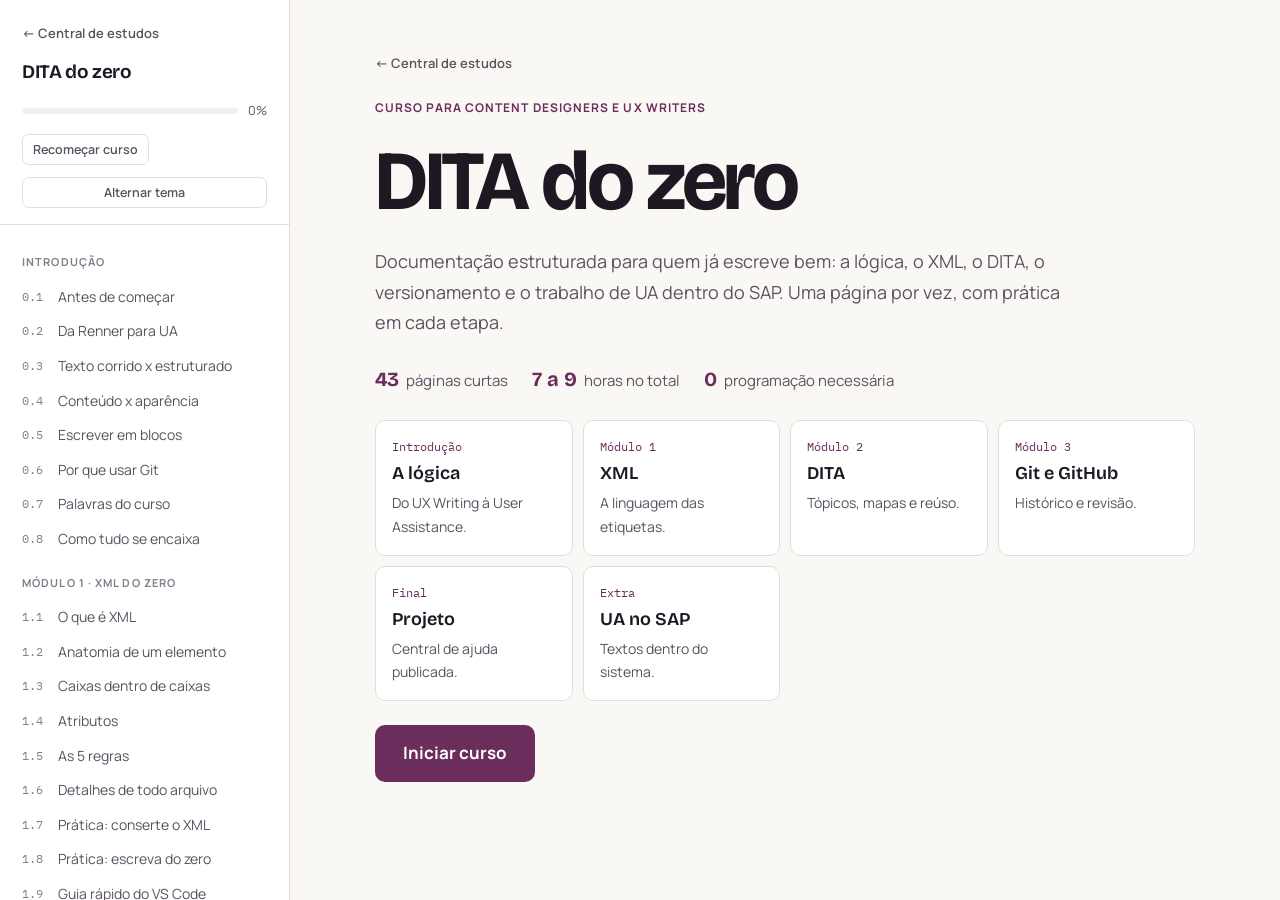
==== commit 2e108c1c: "Curso: aula 0.8 com visão geral das ferramentas no dia a dia Co-Authored-By: Claude Opus 5.5 <norepl" ====
--- a/curso.html
+++ b/curso.html
@@ -43,7 +43,7 @@
   <p class="l-eyebrow">Curso para Content Designers e UX Writers</p>
   <h1>DITA do zero</h1>
   <p class="l-goal">Documentação estruturada para quem já escreve bem: a lógica, o XML, o DITA, o versionamento e o trabalho de UA dentro do SAP. Uma página por vez, com prática em cada etapa.</p>
-  <div class="cover-meta"><span><b>42</b> páginas curtas</span><span><b>7 a 9</b> horas no total</span><span><b>0</b> programação necessária</span></div>
+  <div class="cover-meta"><span><b>43</b> páginas curtas</span><span><b>7 a 9</b> horas no total</span><span><b>0</b> programação necessária</span></div>
   <div class="modules">
     <div class="mcard"><span class="k">Introdução</span><b>A lógica</b><span>Do UX Writing à User Assistance.</span></div>
     <div class="mcard"><span class="k">Módulo 1</span><b>XML</b><span>A linguagem das etiquetas.</span></div>
@@ -254,7 +254,85 @@
     <span class="quiz-k">Teste rápido</span><p class="quiz-q">Por que a documentação é dividida em tópicos?</p>
     <div class="quiz-opts"><button>Para deixar os arquivos mais leves</button><button>Porque o Word não aceita textos longos</button><button>Para reaproveitar blocos em guias diferentes</button></div><p class="quiz-fb" aria-live="polite"></p>
   </div>
-  <div class="callout c-result"><b>Fim da introdução</b><p>Você já entende a lógica: rótulos, conteúdo separado da aparência, blocos reutilizáveis e histórico de versões. Agora vamos aprender a linguagem que escreve esses rótulos: o XML.</p></div>
+</section>
+
+<section class="lesson" data-id="0-8" data-mod="0" data-short="Como tudo se encaixa" hidden>
+  <p class="l-eyebrow">Introdução · Visão geral</p>
+  <h1>Como tudo se encaixa no dia a dia</h1>
+  <p class="l-goal">Ver o trabalho inteiro de uma vez, antes de estudar cada ferramenta separada.</p>
+  <div class="prose">
+    <p>Até aqui você viu cada peça sozinha. Esta página junta tudo num exemplo de um dia de trabalho de technical writer. Não precisa decorar nada: os próximos módulos explicam cada ferramenta com calma.</p>
+  </div>
+  <div class="callout c-analogy"><b>A comparação desta página</b><p>Pense numa editora de livros de receita. Você escreve no <strong>caderno</strong> (VS Code), seguindo a <strong>gramática</strong> das etiquetas (XML) e o <strong>formato de ficha</strong> que a editora exige (DITA). O <strong>sumário</strong> diz a ordem das fichas (mapa). A cada mudança, a <strong>câmera</strong> tira uma foto (Git) e guarda no <strong>álbum</strong> que o time inteiro vê (GitHub). O editor revisa, a <strong>gráfica</strong> imprime (DITA-OT) e o pedido sai do <strong>quadro de post-its</strong> (Jira).</p></div>
+
+  <h2>Quem faz o quê</h2>
+  <div class="scroll-x"><table class="tbl">
+    <thead><tr><th>Ferramenta</th><th>Na editora</th><th>O que entrega para a próxima etapa</th></tr></thead>
+    <tbody>
+      <tr><td>Jira</td><td>O pedido no quadro</td><td>O que precisa ser escrito, e até quando.</td></tr>
+      <tr><td>VS Code</td><td>O caderno</td><td>Os arquivos abertos para escrever.</td></tr>
+      <tr><td>XML</td><td>A gramática</td><td>Etiquetas bem formadas, que o computador consegue ler.</td></tr>
+      <tr><td>DITA</td><td>O formato de ficha</td><td>Tópicos do tipo certo: concept, task ou reference.</td></tr>
+      <tr><td>Mapa</td><td>O sumário</td><td>A ordem dos tópicos dentro do guia.</td></tr>
+      <tr><td>Git</td><td>A câmera</td><td>Uma versão salva, com uma frase dizendo o que mudou.</td></tr>
+      <tr><td>GitHub</td><td>O álbum compartilhado</td><td>Um lugar para o time ler, comentar e aprovar.</td></tr>
+      <tr><td>DITA-OT</td><td>A gráfica</td><td>O site, o PDF ou a ajuda dentro do app.</td></tr>
+    </tbody>
+  </table></div>
+
+  <h2>Um dia de trabalho, do pedido à publicação</h2>
+  <div class="prose"><p>O app de despesas ganhou uma função nova: anexar a foto do recibo pelo celular. Veja o caminho que o texto faz.</p></div>
+  <ol class="how">
+    <li><div><b>Chega o pedido · Jira</b><span>O ticket DOC-142 diz: “Documentar o anexo de recibo pelo celular. Entrega: sexta.” Você lê o ticket e combina com o desenvolvedor um horário para testar a função.</span></div></li>
+    <li><div><b>Abre um rascunho separado · Git</b><span>Antes de escrever, você cria uma branch, uma cópia de trabalho só sua. O guia publicado não muda enquanto você escreve.</span>
+      <div class="code-wrap"><span class="code-tag">terminal</span><pre class="code">git switch -c doc-142-recibo-celular</pre></div></div></li>
+    <li><div><b>Escreve o tópico · VS Code, XML e DITA</b><span>É um passo a passo, então o tipo é <code>task</code>. Cada passo fica dentro de <code>&lt;cmd&gt;</code> e começa com verbo. É a mesma regra de um bom guia de estilo, só que agora ela está na estrutura.</span>
+      <div class="code-wrap"><span class="code-tag">anexar-recibo-celular.dita</span><pre class="code">&lt;task id="anexar-recibo-celular"&gt;
+  &lt;title&gt;Anexar um recibo pelo celular&lt;/title&gt;
+  &lt;taskbody&gt;
+    &lt;steps&gt;
+      &lt;step&gt;&lt;cmd&gt;Abra a despesa no app.&lt;/cmd&gt;&lt;/step&gt;
+      &lt;step&gt;&lt;cmd&gt;Toque em &lt;uicontrol&gt;Anexar recibo&lt;/uicontrol&gt;.&lt;/cmd&gt;&lt;/step&gt;
+      &lt;step&gt;&lt;cmd&gt;Fotografe o recibo e toque em &lt;uicontrol&gt;Usar foto&lt;/uicontrol&gt;.&lt;/cmd&gt;&lt;/step&gt;
+    &lt;/steps&gt;
+  &lt;/taskbody&gt;
+&lt;/task&gt;</pre></div></div></li>
+    <li><div><b>Coloca no sumário · Mapa</b><span>Uma linha no mapa diz em que parte do guia o tópico novo aparece.</span>
+      <div class="code-wrap"><span class="code-tag">guia.ditamap</span><pre class="code">&lt;topicref href="anexar-recibo-celular.dita"/&gt;</pre></div></div></li>
+    <li><div><b>Confere o resultado · DITA-OT</b><span>Você gera o site no seu computador e lê do jeito que a pessoa vai ler. Se algo ficou estranho, volta ao passo 3.</span>
+      <div class="code-wrap"><span class="code-tag">terminal</span><pre class="code">dita -i guia.ditamap -f html5 -o saida</pre></div></div></li>
+    <li><div><b>Salva a versão · Git</b><span>Você tira a “foto” do projeto e escreve o que mudou. Depois envia essa versão para o GitHub.</span>
+      <div class="code-wrap"><span class="code-tag">terminal</span><pre class="code">git add .
+git commit -m "Documenta anexo de recibo pelo celular (DOC-142)"
+git push</pre></div></div></li>
+    <li><div><b>Pede revisão · GitHub</b><span>Você abre um pull request. O desenvolvedor confere se os passos estão certos e outra pessoa de UA revisa o texto. Os comentários aparecem linha por linha, parecido com o modo de sugestão do Google Docs.</span></div></li>
+    <li><div><b>Publica e fecha o pedido</b><span>Com a aprovação, o rascunho entra no guia oficial (isso se chama merge). O site é gerado de novo e o ticket muda para Concluído no Jira.</span></div></li>
+  </ol>
+  <div class="callout c-warn"><b>O que você já faz hoje</b><p>Os passos 1, 3 e 7 já fazem parte do seu trabalho: entender a função, escrever com clareza e receber revisão. O que muda é onde o texto fica e o caminho que ele faz até chegar na pessoa.</p></div>
+
+  <h2>Outras situações comuns</h2>
+  <div class="compare">
+    <div class="rule-row"><h3>O botão mudou de nome</h3><p>O time trocou “Enviar” por “Enviar para aprovação”, e esse nome aparece em 30 tópicos. No DITA, o nome fica guardado num lugar só e os tópicos puxam esse trecho (isso se chama conref, e está no Módulo 2). Você muda uma vez e os 30 tópicos atualizam. No Git, o histórico mostra quem trocou, quando e por quê.</p></div>
+    <div class="rule-row"><h3>Um cliente pediu o guia em PDF</h3><p>Você não reescreve nada. Os mesmos tópicos voltam para a gráfica, agora com saída em PDF. O conteúdo é um só e só o formato muda, como você viu em “Conteúdo x aparência”.</p></div>
+    <div class="rule-row"><h3>Alguém achou um erro num guia antigo</h3><p>No histórico do Git, você vê a versão daquela época e quem aprovou. Corrige, salva uma versão nova e pede revisão. Nada do que existia antes se perde.</p></div>
+  </div>
+
+  <div class="callout c-sum"><b>Se for lembrar de uma coisa só</b><ul>
+    <li><strong>XML</strong> é a gramática das etiquetas.</li>
+    <li><strong>DITA</strong> é o formato padrão de documentação, escrito em XML.</li>
+    <li><strong>Git</strong> guarda cada versão. O <strong>GitHub</strong> é onde o time revisa.</li>
+    <li><strong>DITA-OT</strong> transforma os tópicos em site ou PDF.</li>
+    <li><strong>Jira</strong> diz o que precisa ser feito, e até quando.</li>
+  </ul></div>
+  <div class="quiz" data-answer="1" data-explain="Todo texto passa pelo Git e por revisão antes de ser publicado. É isso que garante histórico e qualidade.">
+    <span class="quiz-k">Teste rápido</span><p class="quiz-q">Você terminou um tópico novo. O que vem antes de publicar?</p>
+    <div class="quiz-opts"><button>Gerar o PDF direto no Jira</button><button>Salvar a versão no Git e pedir revisão no GitHub</button><button>Mandar o arquivo por e-mail para o desenvolvedor</button></div><p class="quiz-fb" aria-live="polite"></p>
+  </div>
+  <div class="quiz" data-answer="2" data-explain="O conref puxa um trecho guardado num lugar só. Mudou lá, muda em todos os tópicos que usam esse trecho.">
+    <span class="quiz-k">Teste rápido</span><p class="quiz-q">O nome de um botão aparece em 30 tópicos e mudou. O que evita editar os 30 um por um?</p>
+    <div class="quiz-opts"><button>Uma branch nova</button><button>Um mapa novo</button><button>O conref do DITA</button></div><p class="quiz-fb" aria-live="polite"></p>
+  </div>
+  <div class="callout c-result"><b>Fim da introdução</b><p>Você já entende a lógica: rótulos, conteúdo separado da aparência, blocos reutilizáveis, histórico de versões e o caminho de um texto do pedido até a publicação. Agora vamos aprender a linguagem que escreve esses rótulos: o XML.</p></div>
 </section>
 
 <!-- ═════════════════ MÓDULO 1 · XML ═════════════════ -->
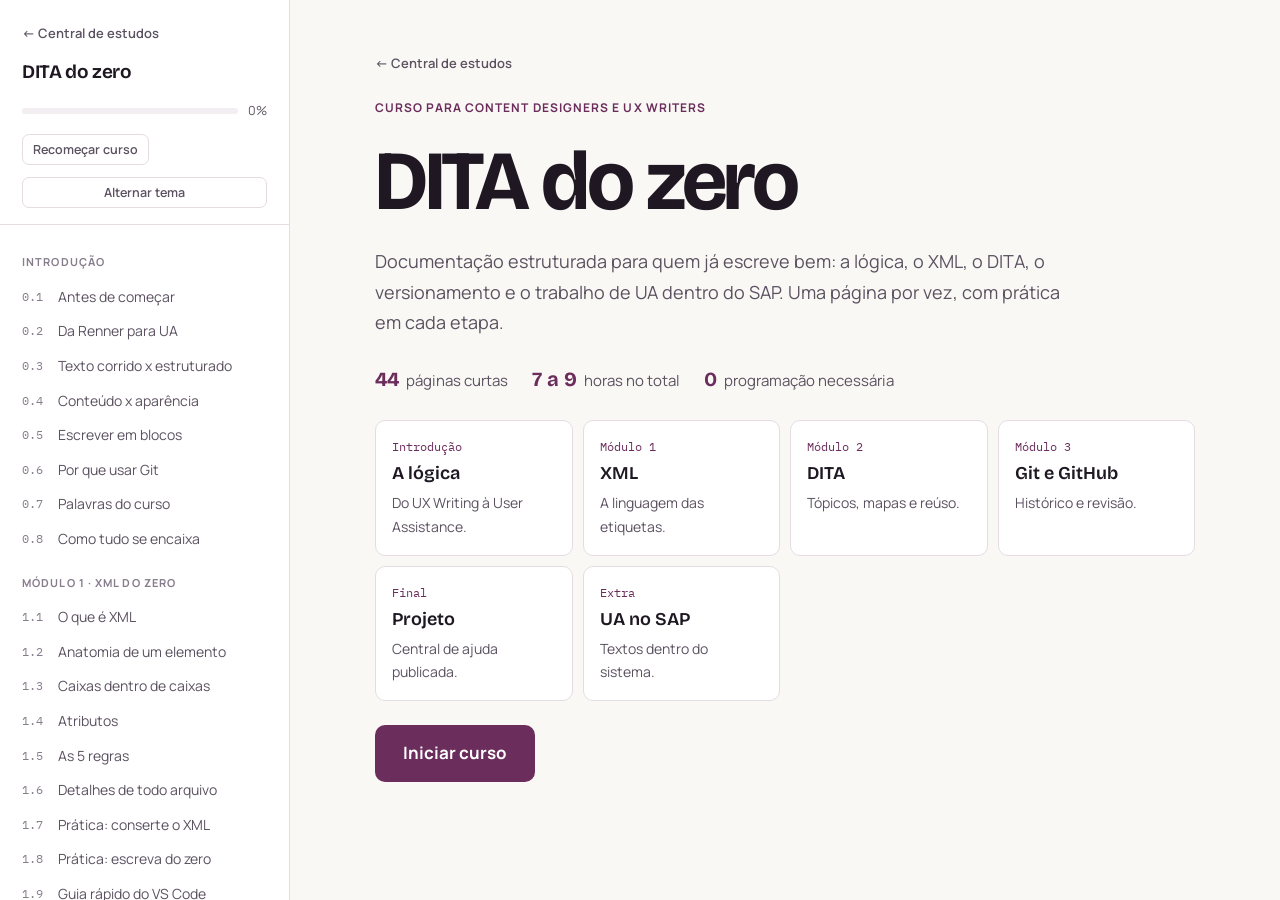
==== commit 68e82fb4: "Curso, módulo 2: passo a passo para conref e geração do site - 2-8: separa Entenda e Faça, explica o" ====
--- a/curso.html
+++ b/curso.html
@@ -43,7 +43,7 @@
   <p class="l-eyebrow">Curso para Content Designers e UX Writers</p>
   <h1>DITA do zero</h1>
   <p class="l-goal">Documentação estruturada para quem já escreve bem: a lógica, o XML, o DITA, o versionamento e o trabalho de UA dentro do SAP. Uma página por vez, com prática em cada etapa.</p>
-  <div class="cover-meta"><span><b>43</b> páginas curtas</span><span><b>7 a 9</b> horas no total</span><span><b>0</b> programação necessária</span></div>
+  <div class="cover-meta"><span><b>44</b> páginas curtas</span><span><b>7 a 9</b> horas no total</span><span><b>0</b> programação necessária</span></div>
   <div class="modules">
     <div class="mcard"><span class="k">Introdução</span><b>A lógica</b><span>Do UX Writing à User Assistance.</span></div>
     <div class="mcard"><span class="k">Módulo 1</span><b>XML</b><span>A linguagem das etiquetas.</span></div>
@@ -754,14 +754,43 @@
 <section class="lesson" data-id="2-8" data-mod="2" data-short="Reúso com conref" hidden>
   <p class="l-eyebrow">Módulo 2 · DITA</p>
   <h1>Reúso com conref</h1>
-  <p class="l-goal">Escrever um aviso uma vez e usá-lo em vários tópicos.</p>
-  <div class="prose"><p>Quando um trecho se repete, como uma regra ou um aviso legal, ele fica num arquivo só. Os outros tópicos apontam para ele. Mudou a regra? Você edita um lugar e todos se atualizam.</p></div>
-  <h2>Passo 1. Crie a fonte, com um id no trecho</h2>
+  <p class="l-goal">Escrever um aviso uma vez e usar o mesmo aviso em vários tópicos.</p>
+
+  <h2>Entenda</h2>
+  <div class="prose">
+    <p>Alguns trechos se repetem em muitos tópicos: uma regra, um aviso legal, um lembrete. Em vez de copiar e colar, você guarda o trecho num arquivo só e os outros tópicos apontam para ele. Quando a regra muda, você edita um lugar e todos os tópicos mudam juntos.</p>
+    <p>Esse apontamento se chama <strong>conref</strong>, de <em>content reference</em> (referência de conteúdo). O tópico guarda só o endereço do trecho. O texto de verdade fica no outro arquivo.</p>
+  </div>
+
+  <h3>O arquivo que guarda os trechos</h3>
   <div class="code-wrap" data-code="avisos" data-tag="avisos.dita"></div>
-  <h2>Passo 2. Aponte para ela de qualquer tópico</h2>
-  <div class="code-wrap" data-code="conref-use" data-tag="dentro de uma task"></div>
-  <div class="prose"><p>Leia o endereço assim: <code>avisos.dita</code> (o arquivo) <code>#avisos</code> (o id do tópico) <code>/recibo</code> (o id do trecho).</p></div>
-  <h2>Passo 3. Veja funcionando</h2>
+  <div class="prose"><p>Repare nos dois <strong>ids</strong>. Um id é um nome único dado a um elemento, como a etiqueta com nome numa gaveta. O tópico tem <code>id="avisos"</code> (na linha <code>&lt;topic&gt;</code>) e o aviso tem <code>id="recibo"</code> (na linha <code>&lt;note&gt;</code>). É por esses nomes que o conref encontra o trecho.</p></div>
+
+  <h3>Como ler o endereço</h3>
+  <div class="code-wrap" data-code="conref-use" data-tag="o conref"></div>
+  <div class="flow">
+    <div class="st"><em>1 · antes do #</em><b>avisos.dita</b><span>O arquivo onde está o trecho. Ele fica na mesma pasta do projeto.</span></div>
+    <div class="st"><em>2 · entre # e /</em><b>avisos</b><span>O id do tópico, na linha <code>&lt;topic id="avisos"&gt;</code>.</span></div>
+    <div class="st"><em>3 · depois da /</em><b>recibo</b><span>O id do trecho, na linha <code>&lt;note id="recibo"&gt;</code>.</span></div>
+  </div>
+  <div class="callout c-analogy"><b>Comparação</b><p>É como um endereço de entrega: cidade, rua e número. O <code>#</code> e a <code>/</code> só separam as partes.</p></div>
+
+  <h3>Por que o avisos.dita não entra no mapa</h3>
+  <div class="prose"><p>O mapa lista as páginas do guia. O <code>avisos.dita</code> é uma gaveta de trechos, e não uma página para ler. Se ele entrasse no mapa, o site ganharia uma página chamada “Avisos reutilizáveis”, sem sentido para quem lê. O conref funciona mesmo assim, porque busca o arquivo direto pelo endereço.</p></div>
+
+  <h3>Por que o aviso fica dentro de &lt;context&gt;</h3>
+  <div class="prose">
+    <p>Na task, cada parte tem um lugar fixo, sempre nesta ordem:</p>
+    <ol>
+      <li><code>&lt;prereq&gt;</code>: o que a pessoa precisa antes de começar.</li>
+      <li><code>&lt;context&gt;</code>: por que ou quando fazer a tarefa.</li>
+      <li><code>&lt;steps&gt;</code>: os passos.</li>
+      <li><code>&lt;result&gt;</code>: o que acontece no fim.</li>
+    </ol>
+    <p>Um <code>&lt;note&gt;</code> não pode ficar solto entre essas partes. Ele precisa estar dentro de uma delas. O aviso explica uma regra antes dos passos, então o lugar dele é o <code>&lt;context&gt;</code>, logo depois do <code>&lt;prereq&gt;</code>.</p>
+  </div>
+
+  <h3>Veja funcionando</h3>
   <div class="reuse">
     <label for="reuse-in">Edite o aviso na fonte (avisos.dita)</label>
     <input id="reuse-in" type="text" value="Guarde o recibo original por 5 anos.">
@@ -770,50 +799,204 @@
       <div class="reuse-card"><b>Anexar um recibo</b><span>1. Tire uma foto do recibo. 2. Toque em Anexar.</span><aside class="pv-note"><strong>Importante:</strong> <span data-reuse></span></aside><span class="src">conref → avisos.dita#avisos/recibo</span></div>
     </div>
   </div>
-  <div class="callout c-do"><b>Faça agora no VS Code</b><ol><li>Crie <code>avisos.dita</code> com o código do passo 1.</li><li>Na sua task, logo depois de <code>&lt;/prereq&gt;</code>, cole: <code>&lt;context&gt;&lt;note conref="avisos.dita#avisos/recibo"/&gt;&lt;/context&gt;</code></li></ol></div>
-  <div class="callout c-sum"><b>Você aprendeu</b><p>conref puxa um trecho de outro arquivo pelo id. É o vocabulário controlado aplicado a frases inteiras.</p></div>
-</section>
-
-<section class="lesson" data-id="2-9" data-mod="2" data-short="Gerar o site" hidden>
-  <p class="l-eyebrow">Módulo 2 · No seu computador</p>
+
+  <h2>Faça no seu computador</h2>
+  <ol class="how">
+    <li><div><b>Abra o projeto no VS Code</b><span>Abra o VS Code. Se a pasta <code>central-ajuda-despesas</code> não aparecer no Explorer (a lista de arquivos à esquerda), use <em>File → Open Folder</em> e escolha a pasta.</span></div></li>
+    <li><div><b>Crie o arquivo avisos.dita</b><span>No Explorer, passe o mouse sobre o nome da pasta e clique no ícone de novo arquivo (a folha com um +). Digite <code>avisos.dita</code>, tudo em minúsculas, e aperte Enter. O arquivo abre vazio.</span></div></li>
+    <li><div><b>Cole o conteúdo e salve</b><span>Clique em <em>Copiar</em> no bloco abaixo. Clique dentro do arquivo vazio, cole com <kbd>Cmd</kbd>+<kbd>V</kbd> e salve com <kbd>Cmd</kbd>+<kbd>S</kbd>.</span>
+      <div class="code-wrap" data-code="avisos" data-tag="avisos.dita"></div></div></li>
+    <li><div><b>Abra a sua task</b><span>No Explorer, clique em <code>tarefa-enviar-relatorio.dita</code>.</span></div></li>
+    <li><div><b>Ache a linha do prereq</b><span>Aperte <kbd>Cmd</kbd>+<kbd>F</kbd> e digite <code>prereq</code>. O VS Code destaca a linha que começa com <code>&lt;prereq&gt;</code>. Aperte <kbd>Esc</kbd> para fechar a busca.</span></div></li>
+    <li><div><b>Abra uma linha nova logo abaixo</b><span>Clique no fim dessa linha, depois de <code>&lt;/prereq&gt;</code>, e aperte Enter.</span></div></li>
+    <li><div><b>Cole o bloco do aviso e salve</b><span>Copie o bloco abaixo, cole na linha nova e salve com <kbd>Cmd</kbd>+<kbd>S</kbd>.</span>
+      <div class="code-wrap" data-code="conref-context" data-tag="cole abaixo do &lt;/prereq&gt;"></div></div></li>
+    <li><div><b>Arrume o recuo</b><span>Se as linhas ficaram tortas, aperte <kbd>Option</kbd>+<kbd>Shift</kbd>+<kbd>F</kbd>. O VS Code alinha o arquivo sozinho. Salve de novo.</span></div></li>
+  </ol>
+
+  <h3>Como deve ficar</h3>
+  <div class="prose"><p>O trecho da task, com a linha de antes e a linha de depois:</p></div>
+  <div class="code-wrap" data-code="task-conref-snip" data-tag="tarefa-enviar-relatorio.dita · trecho"></div>
+  <div class="prose"><p>O arquivo completo, para conferir linha por linha:</p></div>
+  <div class="code-wrap" data-code="task-conref-full" data-tag="tarefa-enviar-relatorio.dita · completo" data-lines="1"></div>
+
+  <div class="callout c-result"><b>O que você deve ver</b><ul>
+    <li>No VS Code, a task mostra só a linha com o endereço. O texto do aviso não aparece ali, e isso é normal: o VS Code mostra o arquivo do jeito que ele foi escrito.</li>
+    <li>Quem troca o endereço pelo texto é a “gráfica”, o DITA-OT. Você vai ver o aviso dentro da task na página 2.9b, quando gerar o site.</li>
+    <li>Na aba <em>Problems</em> (<kbd>Cmd</kbd>+<kbd>Shift</kbd>+<kbd>M</kbd>) não deve aparecer nenhum erro novo nesses dois arquivos.</li>
+  </ul></div>
+  <div class="callout c-warn"><b>Deu errado?</b><ul>
+    <li><strong>Sublinhado vermelho na task.</strong> Quase sempre o bloco foi colado no lugar errado. Confira se o <code>&lt;context&gt;</code> está depois do <code>&lt;/prereq&gt;</code> e antes do <code>&lt;steps&gt;</code>. Se não estiver, recorte o bloco com <kbd>Cmd</kbd>+<kbd>X</kbd> e cole no lugar certo.</li>
+    <li><strong>O arquivo se chama Avisos.dita ou avisos.dita.txt.</strong> Clique com o botão direito no arquivo, escolha <em>Rename</em> e deixe <code>avisos.dita</code>. O nome precisa ser idêntico ao do endereço.</li>
+    <li><strong>Mudei um id.</strong> O endereço precisa bater com os ids do <code>avisos.dita</code>. Se lá está <code>id="recibos"</code>, o conref precisa terminar em <code>/recibos</code>.</li>
+    <li><strong>Colei o código do avisos.dita dentro da task.</strong> Desfaça com <kbd>Cmd</kbd>+<kbd>Z</kbd>. Cada código vai para o seu arquivo: o do passo 3 no <code>avisos.dita</code> e o do passo 7 na task.</li>
+  </ul></div>
+
+  <h3>Arquivos na pasta agora</h3>
+  <div class="tree"><span class="d">central-ajuda-despesas/</span>
+├── nota-versao.xml
+├── conceito-relatorio.dita
+├── tarefa-enviar-relatorio.dita   <span class="d">← editado</span>
+├── ref-limites.dita
+├── guia.ditamap
+└── avisos.dita                    <span class="d">← novo</span></div>
+  <div class="callout c-sum"><b>Você aprendeu</b><p>O conref puxa um trecho de outro arquivo pelo endereço <code>arquivo#id-do-tópico/id-do-trecho</code>. É o vocabulário controlado aplicado a frases inteiras.</p></div>
+</section>
+
+<section class="lesson" data-id="2-9" data-mod="2" data-short="Instalar Java e DITA-OT" hidden>
+  <p class="l-eyebrow">Módulo 2 · No seu computador (Mac)</p>
+  <h1>Instale a gráfica: Java e DITA-OT</h1>
+  <p class="l-goal">Deixar o Mac pronto para transformar seus arquivos num site.</p>
+
+  <h2>Entenda</h2>
+  <div class="prose">
+    <p>O <strong>DITA-OT</strong> (DITA Open Toolkit) é o programa que lê seus tópicos e gera o site. É a “gráfica” do curso. Para funcionar, ele precisa do <strong>Java</strong>, um programa que faz outros programas rodarem. Pense no Java como a tomada onde a gráfica é ligada.</p>
+    <p>Você vai usar o <strong>terminal</strong>: uma janela onde você digita ordens para o computador, em vez de clicar. Cada ordem se chama <strong>comando</strong>. “Rodar um comando” é colar ou digitar o comando e apertar Enter. O Módulo 3 explica o terminal com mais calma.</p>
+    <p>São três partes, nesta ordem: instalar o Java, instalar o DITA-OT e avisar o Mac onde o DITA-OT está.</p>
+  </div>
+  <div class="callout c-warn"><b>Esta é a parte mais técnica do curso</b><p>Siga na ordem, um passo por vez. Se travar, pule para o Módulo 3 e volte depois. O Git não depende desta página.</p></div>
+
+  <h2>Faça no seu computador</h2>
+  <h3>Parte A · Java</h3>
+  <ol class="how">
+    <li><div><b>Abra o terminal no VS Code</b><span>Com a pasta do projeto aberta, clique no menu <em>Terminal → New Terminal</em>. Um painel abre embaixo, com uma linha que termina num cursor piscando. É ali que você cola os comandos.</span></div></li>
+    <li><div><b>Teste se o Java já existe</b><span>Copie o comando abaixo, clique no terminal, cole com <kbd>Cmd</kbd>+<kbd>V</kbd> e aperte Enter.</span>
+      <div class="code-wrap" data-code="java-test" data-tag="terminal"></div>
+      <span>Se o Java <strong>não</strong> estiver instalado, aparece esta mensagem. Siga para o passo 3.</span>
+      <div class="code-wrap"><span class="code-tag">saída · sem Java</span><pre class="code">The operation couldn’t be completed. Unable to locate a Java Runtime.
+Please visit http://www.java.com for information on installing Java.</pre></div>
+      <span>Se aparecer uma linha começando com <code>openjdk version</code> e um número 17 ou maior, o Java já está pronto. Pule para a Parte B.</span></div></li>
+    <li><div><b>Descubra o chip do seu Mac</b><span>Clique no menu Apple (o ícone da maçã) no canto superior esquerdo da tela e escolha <em>Sobre Este Mac</em>. Veja a linha <em>Chip</em> ou <em>Processador</em>. Se disser Apple M1, M2, M3 ou M4, o seu Mac é <strong>aarch64</strong>. Se disser Intel, é <strong>x64</strong>. Anote.</span></div></li>
+    <li><div><b>Baixe o Java (Temurin)</b><span>Acesse <a href="https://adoptium.net" target="_blank" rel="noopener">adoptium.net</a>. O site costuma detectar o seu Mac e mostrar um botão de download da versão LTS mais recente. LTS quer dizer versão com suporte longo, a mais estável. Baixe o arquivo que termina em <code>.pkg</code> e tem no nome <code>mac</code> e o tipo do seu chip (<code>aarch64</code> ou <code>x64</code>). É gratuito.</span></div></li>
+    <li><div><b>Instale</b><span>Abra a pasta Downloads no Finder e dê dois cliques no arquivo <code>.pkg</code>. Clique em <em>Continuar</em> em cada tela e depois em <em>Instalar</em>. O Mac pede a senha que você usa para entrar no computador.</span></div></li>
+    <li><div><b>Feche e abra o terminal</b><span>O terminal só enxerga programas novos quando abre. No painel do terminal, clique no ícone de lixeira para fechá-lo. Depois abra de novo em <em>Terminal → New Terminal</em>.</span></div></li>
+    <li><div><b>Teste de novo</b><span>Rode o mesmo comando do passo 2.</span>
+      <div class="code-wrap" data-code="java-test" data-tag="terminal"></div>
+      <div class="code-wrap"><span class="code-tag">saída esperada · os números podem ser outros</span><pre class="code">openjdk version "21.0.5" 2024-10-15 LTS
+OpenJDK Runtime Environment Temurin-21.0.5+11 (build 21.0.5+11-LTS)
+OpenJDK 64-Bit Server VM Temurin-21.0.5+11 (build 21.0.5+11-LTS, mixed mode)</pre></div>
+      <span>O que importa é a primeira linha: <code>openjdk version</code> e um número 17 ou maior. Isso quer dizer que o Java está instalado.</span></div></li>
+  </ol>
+
+  <h3>Parte B · DITA-OT</h3>
+  <ol class="how">
+    <li><div><b>Baixe o DITA-OT</b><span>Acesse <a href="https://www.dita-ot.org/download" target="_blank" rel="noopener">dita-ot.org/download</a> e baixe a versão mais recente, o arquivo <code>.zip</code>. O nome é parecido com <code>dita-ot-4.3.4.zip</code>.</span></div></li>
+    <li><div><b>Extraia o zip</b><span>No Finder, abra Downloads e dê dois cliques no zip. Aparece uma pasta com o mesmo nome, sem o <code>.zip</code>.</span></div></li>
+    <li><div><b>Renomeie a pasta para dita-ot</b><span>Clique uma vez na pasta nova, aperte Enter, apague o nome, digite <code>dita-ot</code> e aperte Enter. Tire o número da versão: o nome precisa ser exatamente <code>dita-ot</code>.</span></div></li>
+    <li><div><b>Mova a pasta para a sua pasta de usuário</b><span>A pasta de usuário é a que tem o seu nome e guarda Documentos e Downloads. No terminal, o símbolo <code>~</code> é um atalho para ela. Rode o comando abaixo. Ele move a pasta e não mostra nenhuma mensagem.</span>
+      <div class="code-wrap" data-code="mv-dita" data-tag="terminal"></div></div></li>
+    <li><div><b>Confira se a pasta chegou</b><span>O comando <code>ls</code> lista o que tem dentro de uma pasta.</span>
+      <div class="code-wrap" data-code="ls-dita" data-tag="terminal"></div>
+      <span>Deve aparecer uma lista de nomes. Confira se <code>bin</code>, <code>lib</code> e <code>plugins</code> estão nela. A ordem e os outros nomes podem variar.</span></div></li>
+  </ol>
+
+  <h3>Parte C · Avise o Mac onde está o DITA-OT</h3>
+  <div class="prose"><p>Quando você digita <code>dita</code>, o Mac procura um programa com esse nome numa lista de pastas. Essa lista se chama <strong>PATH</strong>. Hoje a pasta do DITA-OT não está nela. O comando abaixo acrescenta a pasta <code>~/dita-ot/bin</code> na lista. Ele grava uma linha no arquivo <code>.zshrc</code>, um arquivo de configurações do terminal que fica escondido na sua pasta de usuário.</p></div>
+  <ol class="how">
+    <li><div><b>Acrescente a pasta no PATH</b><span>Rode o comando abaixo uma vez só. Ele não mostra nenhuma mensagem.</span>
+      <div class="code-wrap" data-code="path-mac" data-tag="terminal · uma vez só"></div></div></li>
+    <li><div><b>Feche e abra o terminal</b><span>Clique na lixeira do painel do terminal e abra outro em <em>Terminal → New Terminal</em>. O terminal novo lê o PATH atualizado.</span></div></li>
+    <li><div><b>Pergunte onde está o dita</b><span>O comando <code>which</code> mostra em que pasta o Mac encontrou um programa.</span>
+      <div class="code-wrap" data-code="which-dita" data-tag="terminal"></div>
+      <div class="code-wrap"><span class="code-tag">saída esperada · com o seu nome de usuário</span><pre class="code">/Users/seu-usuario/dita-ot/bin/dita</pre></div></div></li>
+    <li><div><b>Veja a versão do DITA-OT</b><span>Rode o comando abaixo.</span>
+      <div class="code-wrap" data-code="dita-test" data-tag="terminal"></div>
+      <div class="code-wrap"><span class="code-tag">saída esperada · o número pode ser outro</span><pre class="code">DITA-OT version 4.3.4</pre></div>
+      <span>Se apareceu um número de versão, a gráfica está pronta.</span></div></li>
+  </ol>
+
+  <div class="callout c-result"><b>O que você deve ver</b><ul>
+    <li><code>java -version</code> mostra <code>openjdk version</code> com um número 17 ou maior.</li>
+    <li><code>which dita</code> mostra um caminho que termina em <code>dita-ot/bin/dita</code>.</li>
+    <li><code>dita --version</code> mostra um número de versão.</li>
+    <li>A pasta do projeto não muda nesta página. Você só instalou programas no Mac.</li>
+  </ul></div>
+  <div class="callout c-warn"><b>Deu errado?</b><ul>
+    <li><strong><code>zsh: command not found: dita</code></strong>. Rode <code>ls ~/dita-ot</code>. Se aparecer “No such file or directory”, a pasta não está no lugar certo ou tem outro nome: refaça os passos de renomear e mover. Se a lista aparecer, refaça a Parte C e não esqueça de fechar e abrir o terminal.</li>
+    <li><strong><code>permission denied</code></strong>. O Mac não deixou o arquivo rodar. Rode <code>chmod +x ~/dita-ot/bin/dita</code> (o <code>chmod +x</code> marca o arquivo como programa) e tente de novo.</li>
+    <li><strong>Continua aparecendo “Unable to locate a Java Runtime” depois de instalar.</strong> Feche e abra o terminal. Se continuar, baixe de novo o <code>.pkg</code> e confira se o tipo do chip no nome do arquivo bate com o do seu Mac.</li>
+    <li><strong>Rodei o comando do PATH duas vezes.</strong> Não estraga nada. A linha fica repetida no <code>.zshrc</code> e funciona igual.</li>
+  </ul></div>
+
+  <h3>Arquivos agora</h3>
+  <div class="tree"><span class="d">sua pasta de usuário/</span>
+├── dita-ot/                       <span class="d">← novo (a gráfica)</span>
+└── Documents/
+    └── central-ajuda-despesas/    <span class="d">sem mudanças nesta página</span>
+        ├── nota-versao.xml
+        ├── conceito-relatorio.dita
+        ├── tarefa-enviar-relatorio.dita
+        ├── ref-limites.dita
+        ├── guia.ditamap
+        └── avisos.dita</div>
+  <div class="callout c-sum"><b>Você aprendeu</b><p>O DITA-OT precisa do Java. O PATH é a lista de pastas onde o Mac procura programas. Depois de mudar o PATH, feche e abra o terminal.</p></div>
+</section>
+
+<section class="lesson" data-id="2-9b" data-mod="2" data-short="Gerar o site" hidden>
+  <p class="l-eyebrow">Módulo 2 · No seu computador (Mac)</p>
   <h1>Gere o site de verdade</h1>
-  <p class="l-goal">Instalar a “gráfica” (DITA-OT) no Mac e transformar seus arquivos num site.</p>
-  <div class="callout c-warn"><b>Esta é a parte mais técnica do curso</b><p>Vá com calma e siga na ordem. Se algo der errado, veja “Problemas comuns” no fim da página. Se travar, pule para o Módulo 3 e volte depois.</p></div>
-  <h2>Parte A · Instale o Java</h2>
+  <p class="l-goal">Transformar seus tópicos num site com sumário e ver o aviso do conref no lugar certo.</p>
+
+  <h2>Entenda</h2>
+  <div class="prose"><p>Um comando só faz o trabalho todo. O DITA-OT lê o mapa, junta os tópicos na ordem do sumário, troca cada conref pelo texto de verdade e cria uma pasta com o site pronto.</p></div>
+  <div class="code-wrap" data-code="build" data-tag="o comando"></div>
+  <div class="scroll-x"><table class="tbl">
+    <thead><tr><th>Parte</th><th>O que quer dizer</th></tr></thead>
+    <tbody>
+      <tr><td><code>dita</code></td><td>O programa, a gráfica.</td></tr>
+      <tr><td><code>-i guia.ditamap</code></td><td>A entrada (<em>input</em>): o mapa que diz quais tópicos entram.</td></tr>
+      <tr><td><code>-f html5</code></td><td>O formato da saída. <code>html5</code> é site. Para PDF, troque por <code>pdf</code>.</td></tr>
+      <tr><td><code>-o docs</code></td><td>A pasta de saída (<em>output</em>), onde o site é criado. O nome <code>docs</code> é o que o GitHub usa para publicar o site no Módulo 3.</td></tr>
+    </tbody>
+  </table></div>
+
+  <h2>Faça no seu computador</h2>
   <ol class="how">
-    <li><div><b>Teste se já existe</b><span>No VS Code, abra o terminal com <kbd>Ctrl</kbd>+<kbd>`</kbd> e rode o comando abaixo. Se aparecer versão 17 ou maior, pule para a Parte B.</span></div></li>
-    <li><div><b>Baixe o Temurin</b><span>O DITA-OT precisa do Java 17 ou mais novo. Acesse <a href="https://adoptium.net" target="_blank" rel="noopener">adoptium.net</a> e baixe a versão LTS recomendada para macOS (arquivo <code>.pkg</code>). É gratuito.</span></div></li>
-    <li><div><b>Instale e teste de novo</b><span>Abra o <code>.pkg</code> e avance até o fim. Feche e abra o terminal e rode o teste outra vez.</span></div></li>
+    <li><div><b>Abra o terminal no VS Code</b><span>Com a pasta do projeto aberta, use <em>Terminal → New Terminal</em>.</span></div></li>
+    <li><div><b>Confira se está na pasta do projeto</b><span>O comando <code>pwd</code> mostra em qual pasta o terminal está.</span>
+      <div class="code-wrap" data-code="cmd-pwd" data-tag="terminal"></div>
+      <div class="code-wrap"><span class="code-tag">saída esperada</span><pre class="code">/Users/seu-usuario/Documents/central-ajuda-despesas</pre></div>
+      <span>Se o caminho terminar em outra pasta, feche o VS Code, abra de novo com <em>File → Open Folder</em> escolhendo <code>central-ajuda-despesas</code> e abra um terminal novo.</span></div></li>
+    <li><div><b>Confira os arquivos</b><span>O comando <code>ls</code> lista os arquivos da pasta.</span>
+      <div class="code-wrap" data-code="cmd-ls" data-tag="terminal"></div>
+      <div class="code-wrap"><span class="code-tag">saída esperada · a arrumação das colunas pode variar</span><pre class="code">avisos.dita                  nota-versao.xml
+conceito-relatorio.dita      ref-limites.dita
+guia.ditamap                 tarefa-enviar-relatorio.dita</pre></div>
+      <span>Se faltar algum arquivo, volte à página onde ele foi criado (2.4 a 2.8).</span></div></li>
+    <li><div><b>Gere o site</b><span>Rode o comando abaixo e espere. Pode levar de alguns segundos a um minuto. Ele terminou quando a linha com o cursor piscando aparece de novo.</span>
+      <div class="code-wrap" data-code="build" data-tag="terminal"></div>
+      <span>Se tudo deu certo, o terminal mostra pouca coisa ou nada. Mensagens com a palavra <code>ERROR</code> indicam problema: veja “Deu errado?”.</span></div></li>
+    <li><div><b>Veja a pasta nova</b><span>No Explorer do VS Code apareceu a pasta <code>docs</code>. Clique na setinha ao lado dela: dentro há um <code>index.html</code> e uma página para cada tópico.</span></div></li>
+    <li><div><b>Abra o site no navegador</b><span>O comando <code>open</code> abre um arquivo no programa padrão do Mac. Para um <code>.html</code>, é o navegador.</span>
+      <div class="code-wrap" data-code="open-site" data-tag="terminal"></div></div></li>
+    <li><div><b>Ache o aviso</b><span>No site, clique em “Enviar um relatório de despesas”. Procure o texto “Guarde o recibo original por 5 anos.” antes dos passos. Ele veio do <code>avisos.dita</code> pelo conref.</span></div></li>
   </ol>
-  <div class="code-wrap" data-code="java-test" data-tag="terminal"></div>
-  <h2>Parte B · Instale o DITA-OT</h2>
-  <ol class="how">
-    <li><div><b>Baixe</b><span>Acesse <a href="https://www.dita-ot.org/download" target="_blank" rel="noopener">dita-ot.org/download</a> e baixe o arquivo <code>.zip</code>.</span></div></li>
-    <li><div><b>Extraia e renomeie</b><span>Dê dois cliques no zip para extrair. Renomeie a pasta para <code>dita-ot</code> (sem o número da versão).</span></div></li>
-    <li><div><b>Mova para a sua pasta de usuário</b><span>No Finder, use <kbd>Cmd</kbd>+<kbd>Shift</kbd>+<kbd>H</kbd> para abrir a pasta com o seu nome e arraste <code>dita-ot</code> para lá.</span></div></li>
-    <li><div><b>Avise o Mac onde ela está (PATH)</b><span>O PATH é a lista de pastas onde o Mac procura programas. Rode no terminal o comando abaixo, uma vez só. Ele acrescenta a pasta <code>dita-ot/bin</code> nessa lista.</span></div></li>
-    <li><div><b>Feche e abra o terminal</b><span>O PATH só é lido quando o terminal abre. Feche o painel e abra de novo com <kbd>Ctrl</kbd>+<kbd>`</kbd>.</span></div></li>
-    <li><div><b>Teste</b><span>Digite <code>dita --version</code>. Deve aparecer um número.</span></div></li>
-  </ol>
-  <div class="code-wrap" data-code="path-mac" data-tag="terminal · uma vez só"></div>
-  <h2>Parte C · Gere o site</h2>
-  <ol class="how">
-    <li><div><b>Confira os arquivos</b><span>Na pasta do projeto você deve ter: <code>conceito-relatorio.dita</code>, <code>tarefa-enviar-relatorio.dita</code>, <code>ref-limites.dita</code>, <code>avisos.dita</code> e <code>guia.ditamap</code>.</span></div></li>
-    <li><div><b>Rode o comando</b><span>No terminal do VS Code (que já abre na pasta do projeto), digite o comando abaixo e aperte Enter. Leva alguns segundos.</span></div></li>
-    <li><div><b>Abra o resultado</b><span>Apareceu a pasta <code>docs</code>. Clique com o botão direito em <code>docs/index.html</code> → <em>Reveal in Finder</em> e abra o arquivo no navegador.</span></div></li>
-  </ol>
-  <div class="code-wrap" data-code="build" data-tag="terminal"></div>
-  <div class="prose"><p>Lendo o comando: <code>dita</code> é o programa, <code>-i</code> é a entrada (seu mapa), <code>-f</code> é o formato (html5) e <code>-o</code> é a pasta de saída. Quer PDF também? Acrescente <code>-f pdf</code>.</p></div>
-  <h2>Problemas comuns</h2>
-  <div class="scroll-x"><table class="tbl">
-    <thead><tr><th>Mensagem</th><th>O que fazer</th></tr></thead>
-    <tbody>
-      <tr><td>“command not found: dita”</td><td>O PATH não está certo, ou o terminal não foi reaberto. Confira se a pasta se chama exatamente <code>dita-ot</code> e está na sua pasta de usuário. Refaça os passos 4 e 5.</td></tr>
-      <tr><td>“permission denied”</td><td>Rode <code>chmod +x ~/dita-ot/bin/dita</code> e tente de novo.</td></tr>
-      <tr><td>Erro falando de Java ou versão</td><td>O Java está desatualizado. Instale o Temurin 17 ou mais novo.</td></tr>
-      <tr><td>Erro com nome de arquivo e número de linha</td><td>É um erro no seu XML. Abra o arquivo e confira a linha, como no Módulo 1.</td></tr>
-    </tbody>
-  </table></div>
+
+  <div class="callout c-result"><b>O que você deve ver</b><ul>
+    <li>Uma página inicial com o sumário: “Relatório de despesas” e, dentro dele, a task e a reference.</li>
+    <li>Na página da task, o aviso do recibo aparece em destaque antes dos passos.</li>
+    <li>Não existe página “Avisos reutilizáveis”, porque o <code>avisos.dita</code> não está no mapa.</li>
+    <li>Alguns títulos e rótulos criados pelo DITA-OT podem aparecer em inglês. Isso é normal: o DITA-OT usa inglês quando os arquivos não dizem o idioma.</li>
+  </ul></div>
+  <div class="callout c-warn"><b>Deu errado?</b><ul>
+    <li><strong><code>zsh: command not found: dita</code></strong>. A instalação da página 2.9 não terminou. Volte à Parte C de lá.</li>
+    <li><strong>Erro com nome de arquivo e número de linha.</strong> É um erro no XML daquele arquivo. Abra o arquivo, vá até a linha (<kbd>Ctrl</kbd>+<kbd>G</kbd> e digite o número) e confira, como no Módulo 1.</li>
+    <li><strong>Erro que cita <code>avisos.dita</code> ou o endereço do conref.</strong> O nome do arquivo ou um dos ids não bate com o endereço. Veja o “Deu errado?” da página 2.8.</li>
+    <li><strong>O site abriu, mas o aviso não aparece.</strong> A task talvez não esteja salva. Uma bolinha branca na aba do arquivo quer dizer “não salvo”. Salve com <kbd>Cmd</kbd>+<kbd>S</kbd> e rode o comando de gerar de novo.</li>
+  </ul></div>
+  <div class="callout c-analogy"><b>Mudou um tópico?</b><p>O site não se atualiza sozinho. Sempre que mudar um tópico, rode o comando de gerar de novo. Ele substitui a pasta <code>docs</code> inteira. Por isso, nunca edite os arquivos dentro de <code>docs</code>: edite os <code>.dita</code> e gere de novo.</p></div>
+
+  <h3>Arquivos na pasta agora</h3>
+  <div class="tree"><span class="d">central-ajuda-despesas/</span>
+├── nota-versao.xml
+├── conceito-relatorio.dita
+├── tarefa-enviar-relatorio.dita
+├── ref-limites.dita
+├── guia.ditamap
+├── avisos.dita
+└── docs/                          <span class="d">← novo (site gerado, não edite)</span>
+    ├── index.html
+    └── <span class="d">uma página .html para cada tópico</span></div>
   <div class="callout c-result"><b>Resultado do Módulo 2</b><p>Um site de ajuda com sumário, gerado a partir dos seus tópicos. É o mesmo fluxo de um time de documentação real.</p></div>
 </section>
 
@@ -1269,6 +1452,6 @@
 </div>
 
 
-<script src="assets/curso.js"></script>
+<script src="assets/curso.js?v=2"></script>
 </body>
 </html>
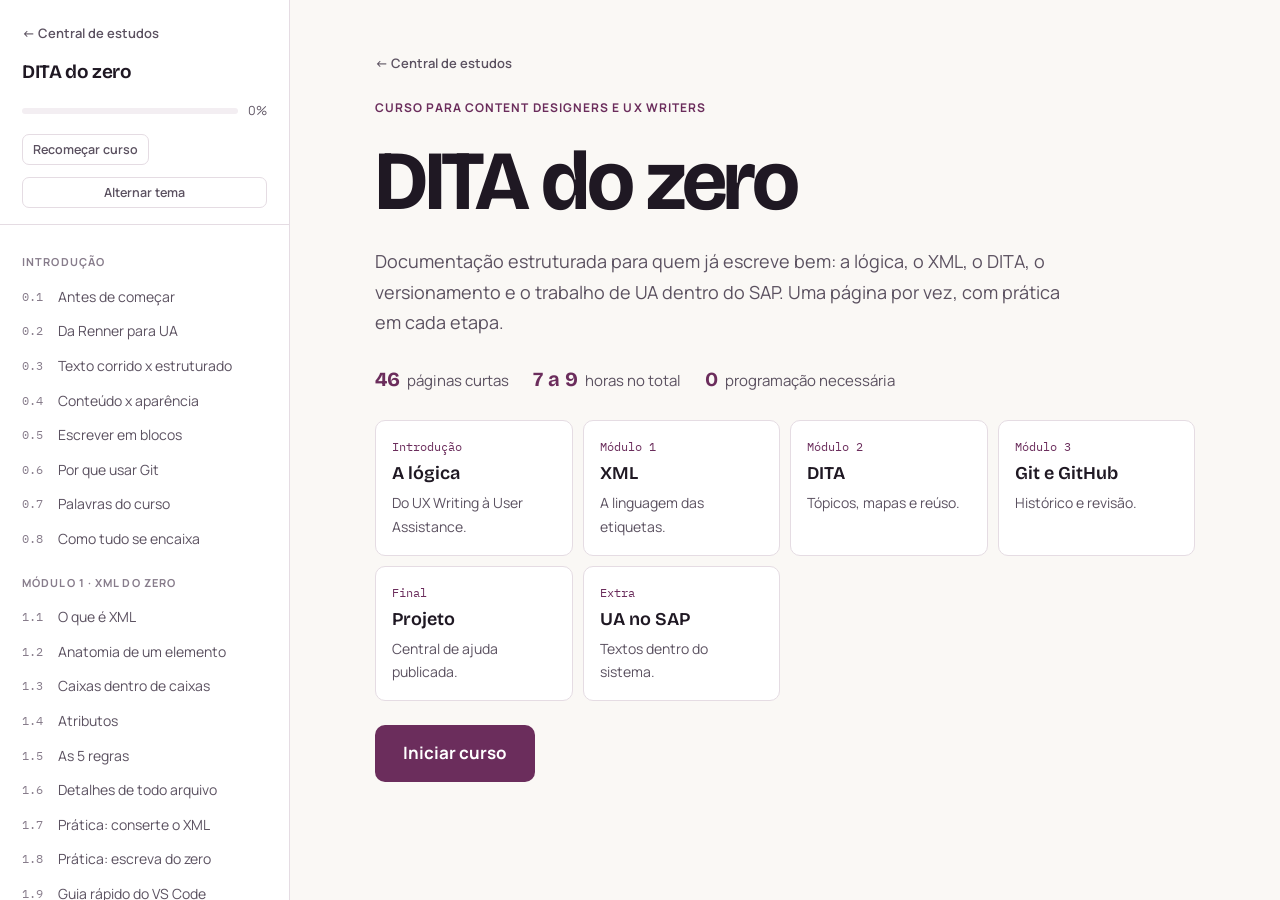
==== commit 5ffa3c48: "Curso, módulo 3: Git com saída esperada e explicação de cada comando - 3-1 a 3-6: separa Entenda e F" ====
--- a/curso.html
+++ b/curso.html
@@ -43,7 +43,7 @@
   <p class="l-eyebrow">Curso para Content Designers e UX Writers</p>
   <h1>DITA do zero</h1>
   <p class="l-goal">Documentação estruturada para quem já escreve bem: a lógica, o XML, o DITA, o versionamento e o trabalho de UA dentro do SAP. Uma página por vez, com prática em cada etapa.</p>
-  <div class="cover-meta"><span><b>44</b> páginas curtas</span><span><b>7 a 9</b> horas no total</span><span><b>0</b> programação necessária</span></div>
+  <div class="cover-meta"><span><b>46</b> páginas curtas</span><span><b>7 a 9</b> horas no total</span><span><b>0</b> programação necessária</span></div>
   <div class="modules">
     <div class="mcard"><span class="k">Introdução</span><b>A lógica</b><span>Do UX Writing à User Assistance.</span></div>
     <div class="mcard"><span class="k">Módulo 1</span><b>XML</b><span>A linguagem das etiquetas.</span></div>
@@ -1006,44 +1006,44 @@
   <p class="l-eyebrow">Módulo 3 · Git e GitHub</p>
   <h1>O que é controle de versão</h1>
   <p class="l-goal">Entender o que o Git faz antes de digitar qualquer comando.</p>
+  <h2>Entenda</h2>
   <div class="prose">
     <p>O <strong>Git</strong> guarda o histórico do seu projeto. Cada vez que você salva uma versão, ele tira uma “foto” de todos os arquivos e guarda junto uma frase explicando o que mudou. Essa foto se chama <strong>commit</strong>.</p>
-    <p>Com isso, você pode ver quem mudou o quê, comparar versões e voltar no tempo se algo der errado.</p>
+    <p>Com isso, você vê quem mudou o quê, compara versões e volta no tempo se algo der errado.</p>
   </div>
   <div class="callout c-analogy"><b>Git x GitHub</b><p><strong>Git</strong> é o programa no seu computador, como uma câmera que tira as fotos. <strong>GitHub</strong> é um site onde você guarda uma cópia online, como um álbum compartilhado. Lá a equipe vê, comenta e aprova as mudanças.</p></div>
-  <h2>As palavras do Git</h2>
+  <h3>As palavras do Git</h3>
   <div class="scroll-x"><table class="tbl">
     <thead><tr><th>Palavra</th><th>Significado</th></tr></thead>
     <tbody>
       <tr><td>Repositório</td><td>A pasta do projeto com o histórico do Git. Também chamado de “repo”.</td></tr>
-      <tr><td>Commit</td><td>Uma versão salva, com mensagem.</td></tr>
+      <tr><td>Commit</td><td>Uma versão salva, com uma mensagem.</td></tr>
       <tr><td>Branch</td><td>Uma linha paralela para trabalhar sem mexer na versão oficial.</td></tr>
       <tr><td>Merge</td><td>Juntar um branch de volta na versão oficial.</td></tr>
       <tr><td>Push</td><td>Enviar seus commits para o GitHub.</td></tr>
+      <tr><td>Pull</td><td>Baixar do GitHub os commits que ainda não estão no seu computador.</td></tr>
       <tr><td>Pull request</td><td>Pedido, no GitHub, para revisarem e juntarem suas mudanças.</td></tr>
     </tbody>
   </table></div>
+  <h2>Faça no seu computador</h2>
+  <div class="callout c-do"><b>Nada ainda</b><p>Esta página é só leitura. Você instala o Git na página 3.3 e usa no seu projeto a partir da 3.7.</p></div>
   <div class="callout c-sum"><b>Você aprendeu</b><p>Git guarda versões (commits) no seu computador. GitHub guarda uma cópia online e organiza as revisões.</p></div>
 </section>
 
 <section class="lesson" data-id="3-2" data-mod="3" data-short="Terminal sem medo" hidden>
   <p class="l-eyebrow">Módulo 3 · Git e GitHub</p>
   <h1>Terminal sem medo</h1>
-  <p class="l-goal">Abrir o terminal e entender como um comando é escrito.</p>
-  <div class="prose"><p>O <strong>terminal</strong> é uma janela onde você digita ordens para o computador, em vez de clicar. O Git é usado principalmente por ele. Não tem perigo: os comandos deste curso só criam e salvam coisas.</p></div>
-  <h2>Como abrir</h2>
-  <div class="prose"><ul>
-    <li><strong>Jeito mais fácil:</strong> no VS Code, aperte <kbd>Ctrl</kbd>+<kbd>`</kbd> (ou <em>View → Terminal</em>). Ele já abre dentro da pasta do projeto.</li>
-    <li><strong>Fora do VS Code:</strong> o app Terminal. Aperte <kbd>Cmd</kbd>+<kbd>Espaço</kbd>, digite “Terminal” e Enter.</li>
-  </ul></div>
-  <h2>Como ler um comando</h2>
+  <p class="l-goal">Abrir o terminal, entender como um comando é escrito e descobrir onde você está.</p>
+  <h2>Entenda</h2>
+  <div class="prose"><p>O <strong>terminal</strong> é uma janela onde você digita ordens para o computador, em vez de clicar. Cada ordem é um <strong>comando</strong>. O Git é usado principalmente por ele. Não tem perigo: os comandos deste curso só criam, mostram e salvam coisas.</p></div>
+  <h3>Como ler um comando</h3>
   <div class="anat" style="font-size:clamp(14px,2.4vw,18px)"><button type="button" class="t" tabindex="-1">git</button><button type="button" tabindex="-1"> </button><button type="button" class="a" tabindex="-1">commit</button><button type="button" tabindex="-1"> </button><button type="button" class="x" tabindex="-1">-m "Adiciona aviso"</button></div>
   <div class="prose"><ol>
-    <li><strong>O programa:</strong> <code>git</code></li>
-    <li><strong>A ação:</strong> <code>commit</code> (salvar uma versão)</li>
-    <li><strong>Opções:</strong> começam com hífen. <code>-m</code> quer dizer “mensagem”, e o texto vem entre aspas.</li>
+    <li><strong>O programa:</strong> <code>git</code>.</li>
+    <li><strong>A ação:</strong> <code>commit</code>, salvar uma versão.</li>
+    <li><strong>As opções:</strong> começam com hífen. <code>-m</code> quer dizer “mensagem”, e o texto vem entre aspas.</li>
   </ol></div>
-  <h2>Comandos para se localizar</h2>
+  <h3>Comandos para se localizar</h3>
   <div class="scroll-x"><table class="tbl">
     <thead><tr><th>Comando</th><th>O que faz</th></tr></thead>
     <tbody>
@@ -1053,55 +1053,101 @@
       <tr><td><code>cd ..</code></td><td>Volta uma pasta para cima.</td></tr>
     </tbody>
   </table></div>
-  <div class="callout c-analogy"><b>Atalhos que salvam tempo</b><ul><li><code>Tab</code> completa nomes de arquivos.</li><li>Seta para cima repete o último comando.</li><li><code>Ctrl+C</code> cancela algo que travou.</li></ul></div>
-  <div class="callout c-sum"><b>Você aprendeu</b><p>Um comando tem programa, ação e opções. Para se localizar: pwd, ls e cd.</p></div>
+  <div class="callout c-analogy"><b>Atalhos que salvam tempo</b><ul><li><kbd>Tab</kbd> completa nomes de arquivos e pastas.</li><li>A seta para cima traz de volta o último comando.</li><li><kbd>Ctrl</kbd>+<kbd>C</kbd> cancela um comando que travou.</li></ul></div>
+
+  <h2>Faça no seu computador</h2>
+  <ol class="how">
+    <li><div><b>Abra o terminal no VS Code</b><span>Abra a pasta do projeto no VS Code e use o menu <em>Terminal → New Terminal</em>. O atalho é <kbd>Ctrl</kbd>+<kbd>`</kbd> (é o Ctrl mesmo, não o Cmd). O terminal do VS Code já abre dentro da pasta do projeto.</span></div></li>
+    <li><div><b>Veja onde você está</b><span>Copie, cole no terminal e aperte Enter.</span>
+      <div class="code-wrap" data-code="cmd-pwd" data-tag="terminal"></div>
+      <div class="code-wrap"><span class="code-tag">saída esperada</span><pre class="code">/Users/seu-usuario/Documents/central-ajuda-despesas</pre></div>
+      <span>É o caminho da pasta, de fora para dentro: a pasta de usuário, depois Documents, depois a pasta do projeto.</span></div></li>
+    <li><div><b>Liste os arquivos</b><span>Rode o comando abaixo.</span>
+      <div class="code-wrap" data-code="cmd-ls" data-tag="terminal"></div>
+      <div class="code-wrap"><span class="code-tag">saída esperada · a arrumação das colunas pode variar</span><pre class="code">avisos.dita                  guia.ditamap                 tarefa-enviar-relatorio.dita
+conceito-relatorio.dita      nota-versao.xml
+docs                         ref-limites.dita</pre></div>
+      <span>São os mesmos arquivos do Explorer do VS Code. O <code>docs</code> só aparece se você gerou o site na página 2.9b.</span></div></li>
+  </ol>
+  <div class="callout c-result"><b>O que você deve ver</b><p>O <code>pwd</code> termina em <code>central-ajuda-despesas</code> e o <code>ls</code> lista os seus arquivos <code>.dita</code>.</p></div>
+  <div class="callout c-warn"><b>Deu errado?</b><ul>
+    <li><strong>O <code>pwd</code> mostra só <code>/Users/seu-usuario</code>.</strong> Você abriu o app Terminal do Mac, ou o VS Code está com um arquivo aberto em vez da pasta. Use o terminal do VS Code com a pasta aberta (<em>File → Open Folder</em>).</li>
+    <li><strong>Apareceu <code>zsh: command not found</code>.</strong> O comando foi digitado com erro. Use o botão Copiar e cole.</li>
+  </ul></div>
+  <div class="callout c-sum"><b>Você aprendeu</b><p>Um comando tem programa, ação e opções. Para se localizar, use <code>pwd</code> e <code>ls</code>.</p></div>
 </section>
 
 <section class="lesson" data-id="3-3" data-mod="3" data-short="Instalar o Git" hidden>
   <p class="l-eyebrow">Módulo 3 · No seu computador</p>
   <h1>Instale e configure o Git</h1>
-  <p class="l-goal">Deixar o Git pronto para usar.</p>
-  <ol class="how">
-    <li><div><b>Confira se já existe</b><span>No Mac, o Git vem junto com as ferramentas de desenvolvedor da Apple. No terminal do VS Code, digite <code>git --version</code>. Se aparecer um número, já está instalado.</span><span>Se aparecer uma janela oferecendo instalar as “ferramentas de linha de comando”, clique em <em>Instalar</em> e espere terminar.</span></div></li>
-    <li><div><b>Feche e abra o VS Code</b><span>Para o terminal enxergar o Git recém-instalado.</span></div></li>
-    <li><div><b>Diga quem você é</b><span>O Git coloca seu nome e e-mail em cada commit. Use o mesmo e-mail que vai usar no GitHub. Isso é feito uma vez só.</span></div></li>
-  </ol>
-  <div class="code-wrap" data-code="git-config" data-tag="terminal · uma vez só"></div>
-  <div class="code-wrap" data-code="git-test" data-tag="terminal · teste"></div>
-  <div class="callout c-result"><b>Resultado</b><p><code>git --version</code> mostra um número, e <code>git config --global user.name</code> mostra o seu nome.</p></div>
+  <p class="l-goal">Deixar o Git pronto e dizer a ele quem você é.</p>
+  <h2>Entenda</h2>
+  <div class="prose"><p>No Mac, o Git vem junto com as ferramentas de desenvolvedor da Apple (<em>command line developer tools</em>). Muitas vezes já está instalado. Depois de instalado, você grava seu nome e e-mail no Git, uma vez só. O Git coloca esses dados em cada commit, para mostrar quem fez cada mudança.</p></div>
+
+  <h2>Faça no seu computador</h2>
+  <ol class="how">
+    <li><div><b>Abra o terminal no VS Code</b><span>Use <em>Terminal → New Terminal</em>.</span></div></li>
+    <li><div><b>Veja se o Git já existe</b><span>Rode o comando abaixo.</span>
+      <div class="code-wrap" data-code="git-version" data-tag="terminal"></div>
+      <div class="code-wrap"><span class="code-tag">saída esperada · o número pode ser outro</span><pre class="code">git version 2.39.5 (Apple Git-154)</pre></div>
+      <span>Se apareceu uma linha assim, o Git está instalado. Pule para o passo 4.</span></div></li>
+    <li><div><b>Instale, se o Mac pedir</b><span>Se em vez do número apareceu uma janela oferecendo instalar as ferramentas de linha de comando, clique em <em>Instalar</em> e aceite a licença. A instalação pode levar alguns minutos. Quando terminar, feche e abra o VS Code e rode o passo 2 de novo.</span></div></li>
+    <li><div><b>Grave o seu nome</b><span>Copie o comando, troque o nome entre as aspas se quiser e aperte Enter. Ele não mostra nenhuma mensagem.</span>
+      <div class="code-wrap" data-code="git-name" data-tag="terminal · uma vez só"></div></div></li>
+    <li><div><b>Grave o seu e-mail</b><span>Troque o texto entre as aspas pelo e-mail que você vai usar no GitHub. Mantenha as aspas.</span>
+      <div class="code-wrap" data-code="git-email" data-tag="terminal · uma vez só"></div></div></li>
+    <li><div><b>Defina main como nome do branch principal</b><span>Assim os seus projetos começam com o mesmo nome usado no curso e no GitHub. Não mostra mensagem.</span>
+      <div class="code-wrap" data-code="git-main" data-tag="terminal · uma vez só"></div></div></li>
+    <li><div><b>Confira o que ficou gravado</b><span>Rode os dois comandos abaixo, um de cada vez.</span>
+      <div class="code-wrap" data-code="git-test" data-tag="terminal"></div>
+      <div class="code-wrap"><span class="code-tag">saída esperada</span><pre class="code">Nicole Karolyne
+seu-email@exemplo.com</pre></div>
+      <span>Cada comando responde com o que você gravou.</span></div></li>
+  </ol>
+  <div class="callout c-result"><b>O que você deve ver</b><p><code>git --version</code> mostra um número, e os testes do passo 7 mostram o seu nome e o seu e-mail.</p></div>
+  <div class="callout c-warn"><b>Deu errado?</b><ul>
+    <li><strong>O teste não mostrou nada.</strong> O nome ou o e-mail não foi gravado. Rode de novo o passo 4 ou 5.</li>
+    <li><strong>Gravei o e-mail errado.</strong> Rode o comando do passo 5 de novo com o e-mail certo. O novo substitui o antigo.</li>
+    <li><strong>Depois de instalar, o terminal ainda não reconhece o git.</strong> Feche o VS Code por completo (<kbd>Cmd</kbd>+<kbd>Q</kbd>), abra de novo e teste.</li>
+  </ul></div>
+  <div class="callout c-sum"><b>Você aprendeu</b><p>O Git já vem no Mac ou é instalado com as ferramentas da Apple. Nome e e-mail são gravados uma vez e aparecem em todos os commits.</p></div>
 </section>
 
 <section class="lesson" data-id="3-4" data-mod="3" data-short="As 3 áreas e o commit" hidden>
   <p class="l-eyebrow">Módulo 3 · Git e GitHub</p>
   <h1>As 3 áreas e o commit</h1>
   <p class="l-goal">Entender o caminho de um arquivo até virar uma versão salva.</p>
+  <h2>Entenda</h2>
   <div class="areas-dg">
     <div class="box3"><b>Pasta de trabalho</b><span>Onde você edita os arquivos no VS Code.</span></div>
     <div class="arr">git add →</div>
-    <div class="box3"><b>Preparação</b><span>O que vai entrar na próxima versão.</span></div>
+    <div class="box3"><b>Preparação</b><span>O que vai entrar na próxima versão. Em inglês, <em>staging</em>.</span></div>
     <div class="arr">git commit →</div>
     <div class="box3"><b>Histórico</b><span>As versões salvas, cada uma com mensagem.</span></div>
   </div>
   <div class="callout c-analogy"><b>Comparação</b><p>É como uma foto em grupo. <code>git add</code> chama as pessoas para a foto. <code>git commit</code> tira a foto e escreve a legenda. Você pode ter mexido em 5 arquivos e escolher fotografar só 2.</p></div>
-  <h2>Os comandos desta etapa</h2>
+  <h3>Os comandos desta etapa</h3>
   <div class="scroll-x"><table class="tbl">
     <thead><tr><th>Comando</th><th>O que faz</th></tr></thead>
     <tbody>
       <tr><td><code>git init</code></td><td>Liga o Git na pasta. Só uma vez por projeto.</td></tr>
       <tr><td><code>git status</code></td><td>Mostra o que mudou e o que está preparado. Use sempre que tiver dúvida.</td></tr>
-      <tr><td><code>git add arquivo</code></td><td>Prepara um arquivo. <code>git add .</code> prepara tudo.</td></tr>
+      <tr><td><code>git add arquivo</code></td><td>Prepara um arquivo. <code>git add .</code> prepara todos. O ponto quer dizer “esta pasta inteira”.</td></tr>
       <tr><td><code>git commit -m "mensagem"</code></td><td>Salva a versão com a mensagem.</td></tr>
       <tr><td><code>git log --oneline</code></td><td>Mostra o histórico, uma linha por versão.</td></tr>
     </tbody>
   </table></div>
-  <div class="callout c-warn"><b>Mensagem de commit é microcopy</b><p>Verbo no presente, curta e específica: “Adiciona passo de anexar recibo”. Evite “ajustes” ou “mudanças”. Em equipes com Jira, comece pelo número da tarefa: “DOC-12 Adiciona passo…”.</p></div>
-  <div class="callout c-sum"><b>Você aprendeu</b><p>Edite → <code>git add</code> → <code>git commit -m "..."</code>. Na dúvida, <code>git status</code>.</p></div>
+  <div class="callout c-warn"><b>Mensagem de commit é microcopy</b><p>Use verbo no presente e seja curta e específica: “Adiciona passo de anexar recibo”. Evite “ajustes” ou “mudanças”. Em equipes com Jira, comece pelo número da tarefa: “DOC-12 Adiciona passo…”.</p></div>
+  <h2>Faça no seu computador</h2>
+  <div class="callout c-do"><b>Nada ainda</b><p>Você pratica esses comandos no simulador da página 3.6 e no seu projeto na página 3.7.</p></div>
+  <div class="callout c-sum"><b>Você aprendeu</b><p>Edite, depois <code>git add</code>, depois <code>git commit -m "..."</code>. Na dúvida, <code>git status</code>.</p></div>
 </section>
 
 <section class="lesson" data-id="3-5" data-mod="3" data-short="Branch e merge" hidden>
   <p class="l-eyebrow">Módulo 3 · Git e GitHub</p>
   <h1>Branch e merge</h1>
   <p class="l-goal">Trabalhar numa cópia segura e juntar quando estiver pronto.</p>
+  <h2>Entenda</h2>
   <div class="prose"><p>A versão oficial do projeto fica num branch chamado <code>main</code>. Para revisar algo sem mexer nela, você cria um <strong>branch</strong>: uma linha paralela. Quando terminar, faz o <strong>merge</strong>, que junta as mudanças de volta.</p></div>
   <div class="scroll-x" style="background:var(--surface);border:1px solid var(--line);border-radius:var(--radius);padding:14px">
     <svg class="svg-dg" viewBox="0 0 640 170" role="img" aria-label="Diagrama: o branch revisao sai do main, recebe um commit e volta para o main com um merge">
@@ -1119,21 +1165,30 @@
   <div class="scroll-x"><table class="tbl">
     <thead><tr><th>Comando</th><th>O que faz</th></tr></thead>
     <tbody>
-      <tr><td><code>git switch -c nome</code></td><td>Cria um branch e já entra nele.</td></tr>
+      <tr><td><code>git switch -c nome</code></td><td>Cria um branch e já entra nele. O <code>-c</code> quer dizer “criar”.</td></tr>
       <tr><td><code>git switch main</code></td><td>Volta para o main.</td></tr>
       <tr><td><code>git branch</code></td><td>Lista os branches. O atual tem um asterisco.</td></tr>
       <tr><td><code>git merge nome</code></td><td>Junta o branch “nome” no branch em que você está.</td></tr>
     </tbody>
   </table></div>
-  <div class="callout c-analogy"><b>Comparação</b><p>É como pedir para revisar um texto numa cópia do documento, em vez de mexer no original. Quando a revisão é aprovada, as mudanças entram no original.</p></div>
+  <div class="callout c-analogy"><b>Comparação</b><p>É como revisar um texto numa cópia do documento, sem mexer no original. Quando a revisão é aprovada, as mudanças entram no original.</p></div>
+  <h2>Faça no seu computador</h2>
+  <div class="callout c-do"><b>Nada ainda</b><p>Você pratica branch e merge no simulador da página 3.6 e no seu projeto na página 3.7b.</p></div>
   <div class="callout c-sum"><b>Você aprendeu</b><p>Branch é uma linha paralela. Merge junta de volta. Para fazer merge, você precisa estar no branch que vai receber as mudanças.</p></div>
 </section>
 
 <section class="lesson" data-id="3-6" data-mod="3" data-short="Prática: terminal simulado" hidden>
   <p class="l-eyebrow">Módulo 3 · Prática</p>
   <h1>Prática: terminal simulado</h1>
-  <p class="l-goal">Usar o Git sem medo de errar. Nada aqui afeta seu computador.</p>
-  <div class="callout c-do"><b>Como usar</b><ol><li>Siga as missões na ordem.</li><li>Toque num comando cinza da lista para preenchê-lo. Depois aperte Enter.</li><li>Depois de cada comando, olhe o quadro “Onde estão os arquivos”.</li><li>Digite <code>help</code> para ver todos os comandos.</li></ol></div>
+  <p class="l-goal">Usar o Git sem medo de errar. Nada aqui afeta o seu computador.</p>
+  <h2>Faça nesta página</h2>
+  <ol class="how">
+    <li><div><b>Leia a primeira missão</b><span>As missões ficam no quadro “Missões”. Faça na ordem, de cima para baixo.</span></div></li>
+    <li><div><b>Preencha o comando</b><span>Toque no comando cinza embaixo da missão. Ele aparece na linha do terminal escuro, ao lado do <code>$</code>. Você também pode digitar.</span></div></li>
+    <li><div><b>Aperte Enter</b><span>O terminal responde com a saída do comando, como no seu computador.</span></div></li>
+    <li><div><b>Olhe o quadro “Onde estão os arquivos”</b><span>Ele mostra em qual das 3 áreas cada arquivo está depois do comando. A missão fica marcada quando você acerta.</span></div></li>
+    <li><div><b>Se ficar perdida</b><span>Digite <code>help</code> e aperte Enter para ver todos os comandos que o simulador entende.</span></div></li>
+  </ol>
   <div class="term-grid">
     <div class="term">
       <div class="term-out" id="term-out" aria-live="polite"></div>
@@ -1144,64 +1199,347 @@
       <div class="panel"><span class="out-label">Onde estão os arquivos</span><div class="areas" id="areas"></div></div>
     </div>
   </div>
+  <div class="callout c-result"><b>O que você deve ver</b><p>Todas as missões marcadas com ✓. Na próxima página, você faz o mesmo no seu projeto de verdade.</p></div>
   <div class="callout c-sum"><b>Você aprendeu</b><p>O ciclo completo: iniciar, salvar versões, criar um branch, editar e juntar de volta.</p></div>
 </section>
 
 <section class="lesson" data-id="3-7" data-mod="3" data-short="Git no seu projeto" hidden>
   <p class="l-eyebrow">Módulo 3 · No seu computador</p>
-  <h1>Git no seu projeto de verdade</h1>
-  <p class="l-goal">Repetir o que você fez no simulador, agora na sua pasta.</p>
-  <div class="prose"><p>Abra a pasta <code>central-ajuda-despesas</code> no VS Code e o terminal (<em>Terminal → New Terminal</em>). Rode um comando por vez.</p></div>
-  <h2>Parte A · Primeira versão</h2>
-  <div class="code-wrap" data-code="git-a" data-tag="terminal"></div>
-  <h2>Parte B · Revisão num branch</h2>
-  <div class="code-wrap" data-code="git-b" data-tag="terminal"></div>
-  <div class="prose"><p>Entre os comandos, abra <code>tarefa-enviar-relatorio.dita</code>, faça uma mudança (por exemplo, melhore um <code>&lt;cmd&gt;</code>) e salve.</p></div>
-  <h2>Parte C · Juntar no main</h2>
-  <div class="code-wrap" data-code="git-c" data-tag="terminal"></div>
+  <h1>Git no seu projeto: a primeira versão</h1>
+  <p class="l-goal">Ligar o Git na pasta do projeto e salvar a primeira versão de todos os arquivos.</p>
+  <h2>Entenda</h2>
+  <div class="prose"><p>Você vai repetir o que fez no simulador, agora na sua pasta. São cinco comandos: ligar o Git, ver o que ele encontrou, preparar os arquivos, salvar a versão e ver o histórico. Depois de cada comando, compare o que apareceu no seu terminal com a saída esperada.</p></div>
+  <div class="callout c-analogy"><b>As cores do terminal</b><p>No terminal, o Git pinta de vermelho o que ainda não foi preparado e de verde o que já foi preparado para o commit.</p></div>
+
+  <h2>Faça no seu computador</h2>
+  <ol class="how">
+    <li><div><b>Abra o projeto e o terminal</b><span>No VS Code, abra a pasta <code>central-ajuda-despesas</code> (<em>File → Open Folder</em>) e depois <em>Terminal → New Terminal</em>. Rode <code>pwd</code> e confira se o caminho termina em <code>central-ajuda-despesas</code>.</span></div></li>
+    <li><div><b>Ligue o Git na pasta</b><span>Rode o comando abaixo. Faça isso uma vez só por projeto.</span>
+      <div class="code-wrap" data-code="g-init" data-tag="terminal"></div>
+      <div class="code-wrap"><span class="code-tag">saída esperada</span><pre class="code">Initialized empty Git repository in /Users/seu-usuario/Documents/central-ajuda-despesas/.git/</pre></div>
+      <span>Quer dizer: o Git criou um repositório vazio. Ele guarda o histórico numa pasta escondida chamada <code>.git</code>. Não apague essa pasta.</span></div></li>
+    <li><div><b>Veja o que o Git encontrou</b><span>Rode o comando abaixo.</span>
+      <div class="code-wrap" data-code="g-status" data-tag="terminal"></div>
+      <div class="code-wrap"><span class="code-tag">saída esperada</span><pre class="code">On branch main
+
+No commits yet
+
+Untracked files:
+  (use "git add &lt;file&gt;..." to include in what will be committed)
+	avisos.dita
+	conceito-relatorio.dita
+	docs/
+	guia.ditamap
+	nota-versao.xml
+	ref-limites.dita
+	tarefa-enviar-relatorio.dita
+
+nothing added to commit but untracked files present (use "git add" to track)</pre></div>
+      <span>Quer dizer: você está no branch <code>main</code>, ainda não há nenhuma versão salva e estes arquivos ainda não são acompanhados pelo Git (<em>untracked</em>).</span></div></li>
+    <li><div><b>Prepare todos os arquivos</b><span>O ponto no fim quer dizer “esta pasta inteira”. O comando não mostra nenhuma mensagem.</span>
+      <div class="code-wrap" data-code="g-add" data-tag="terminal"></div></div></li>
+    <li><div><b>Confira o que foi preparado</b><span>Rode <code>git status</code> de novo.</span>
+      <div class="code-wrap" data-code="g-status" data-tag="terminal"></div>
+      <div class="code-wrap"><span class="code-tag">saída esperada · a lista de docs/ é maior</span><pre class="code">On branch main
+
+No commits yet
+
+Changes to be committed:
+  (use "git rm --cached &lt;file&gt;..." to unstage)
+	new file:   avisos.dita
+	new file:   conceito-relatorio.dita
+	new file:   docs/index.html
+	…
+	new file:   tarefa-enviar-relatorio.dita</pre></div>
+      <span>Quer dizer: estes arquivos estão na área de preparação e vão entrar no próximo commit (<em>changes to be committed</em>).</span></div></li>
+    <li><div><b>Salve a primeira versão</b><span>Rode o commit com a mensagem entre aspas.</span>
+      <div class="code-wrap" data-code="g-commit1" data-tag="terminal"></div>
+      <div class="code-wrap"><span class="code-tag">saída esperada · o código e os números mudam</span><pre class="code">[main (root-commit) 4057579] Adiciona tópicos iniciais
+ 14 files changed, 412 insertions(+)
+ create mode 100644 avisos.dita
+ create mode 100644 conceito-relatorio.dita
+ create mode 100644 docs/index.html
+ …
+ create mode 100644 tarefa-enviar-relatorio.dita</pre></div>
+      <span>Quer dizer: a versão foi salva no branch <code>main</code>. O <code>4057579</code> é o código dessa versão. <em>Root-commit</em> é o primeiro commit do projeto, e há uma linha <em>create mode</em> para cada arquivo novo.</span></div></li>
+    <li><div><b>Veja o histórico</b><span>Rode o comando abaixo.</span>
+      <div class="code-wrap" data-code="g-log" data-tag="terminal"></div>
+      <div class="code-wrap"><span class="code-tag">saída esperada</span><pre class="code">4057579 (HEAD -&gt; main) Adiciona tópicos iniciais</pre></div>
+      <span>Quer dizer: há uma versão no histórico. <code>HEAD -&gt; main</code> mostra onde você está agora: no branch <code>main</code>, nesta versão.</span></div></li>
+  </ol>
+  <div class="callout c-result"><b>O que você deve ver</b><ul>
+    <li>O <code>git log --oneline</code> mostra uma linha com a mensagem “Adiciona tópicos iniciais”.</li>
+    <li>Um <code>git status</code> agora responde <code>nothing to commit, working tree clean</code>: tudo o que está na pasta já está salvo.</li>
+    <li>No VS Code, os nomes dos arquivos deixam de aparecer em verde no Explorer.</li>
+  </ul></div>
+  <div class="callout c-warn"><b>Deu errado?</b><ul>
+    <li><strong><code>fatal: not a git repository</code></strong>. O terminal está fora da pasta do projeto. Rode <code>pwd</code>, abra a pasta certa no VS Code e abra um terminal novo.</li>
+    <li><strong>A primeira linha diz <code>On branch master</code>.</strong> O Git usou outro nome para o branch principal. Rode <code>git branch -M main</code> para trocar o nome para <code>main</code>.</li>
+    <li><strong>Apareceu um texto longo que começa com <code>Committer:</code></strong>. O nome e o e-mail não foram gravados na página 3.3. A versão foi salva mesmo assim. Volte à 3.3 e grave os dois para os próximos commits.</li>
+    <li><strong>O terminal virou uma tela cheia com til (<code>~</code>) no lado esquerdo.</strong> Você rodou o commit sem o <code>-m</code> e abriu um editor de texto do terminal. Aperte <kbd>Esc</kbd>, digite <code>:q!</code> e aperte Enter. O commit é cancelado. Rode de novo com <code>-m "mensagem"</code>.</li>
+  </ul></div>
+  <h3>Arquivos na pasta agora</h3>
+  <div class="tree"><span class="d">central-ajuda-despesas/</span>
+├── .git/                          <span class="d">← novo, escondido (o histórico)</span>
+├── nota-versao.xml
+├── conceito-relatorio.dita
+├── tarefa-enviar-relatorio.dita
+├── ref-limites.dita
+├── guia.ditamap
+├── avisos.dita
+└── docs/</div>
   <div class="callout c-analogy"><b>Também dá para usar com cliques</b><p>O ícone <em>Source Control</em> na barra da esquerda do VS Code mostra os arquivos alterados. O “+” ao lado de um arquivo faz o <code>git add</code>, e o botão <em>Commit</em> faz o commit com a mensagem que você digitar. Aprenda primeiro pelo terminal, para entender o que cada clique faz.</p></div>
-  <div class="callout c-warn"><b>Apareceu uma tela estranha no terminal?</b><p>Se o <code>git log</code> encher a tela e travar, aperte <code>q</code> para sair. Se você esqueceu o <code>-m</code> no commit e abriu um editor, escreva a mensagem na primeira linha, salve e feche a aba.</p></div>
-  <div class="callout c-result"><b>Resultado</b><p>O <code>git log --oneline</code> mostra pelo menos 2 commits, e o branch de revisão já foi juntado ao main.</p></div>
+  <div class="callout c-sum"><b>Você aprendeu</b><p><code>git init</code> liga o Git, <code>git add .</code> prepara, <code>git commit -m</code> salva e <code>git log --oneline</code> mostra o histórico.</p></div>
+</section>
+
+<section class="lesson" data-id="3-7b" data-mod="3" data-short="Branch no seu projeto" hidden>
+  <p class="l-eyebrow">Módulo 3 · No seu computador</p>
+  <h1>Revise num branch e junte no main</h1>
+  <p class="l-goal">Fazer uma mudança numa linha paralela e juntar de volta, como numa revisão de verdade.</p>
+  <h2>Entenda</h2>
+  <div class="prose"><p>Você vai melhorar o texto de um passo da task num branch chamado <code>revisao-tarefa</code>. A versão oficial, no <code>main</code>, fica intacta até você fazer o merge. É o mesmo ciclo da página 3.5.</p></div>
+
+  <h2>Faça no seu computador</h2>
+  <ol class="how">
+    <li><div><b>Crie o branch e entre nele</b><span>No terminal do VS Code, rode o comando abaixo.</span>
+      <div class="code-wrap" data-code="g-switch-c" data-tag="terminal"></div>
+      <div class="code-wrap"><span class="code-tag">saída esperada</span><pre class="code">Switched to a new branch 'revisao-tarefa'</pre></div>
+      <span>Quer dizer: o branch foi criado e você já está nele. O nome do branch também aparece no canto inferior esquerdo do VS Code.</span></div></li>
+    <li><div><b>Abra a task e ache o passo</b><span>Abra <code>tarefa-enviar-relatorio.dita</code>. Aperte <kbd>Cmd</kbd>+<kbd>F</kbd> e digite <code>Confira o valor</code>. O VS Code destaca a linha.</span></div></li>
+    <li><div><b>Troque o texto do passo e salve</b><span>Selecione a linha inteira e cole a linha nova no lugar. Salve com <kbd>Cmd</kbd>+<kbd>S</kbd>.</span>
+      <div class="code-wrap" data-code="g-cmd-new" data-tag="linha nova"></div>
+      <div class="code-wrap"><span class="code-tag">como deve ficar · com a linha de antes e a de depois</span><pre class="code">      &lt;step&gt;
+        &lt;cmd&gt;Confira se o valor total está certo.&lt;/cmd&gt;
+        &lt;info&gt;Se algum valor estiver errado, edite a despesa antes de enviar.&lt;/info&gt;</pre></div></div></li>
+    <li><div><b>Veja o que mudou</b><span>Rode <code>git status</code>.</span>
+      <div class="code-wrap" data-code="g-status" data-tag="terminal"></div>
+      <div class="code-wrap"><span class="code-tag">saída esperada</span><pre class="code">On branch revisao-tarefa
+Changes not staged for commit:
+  (use "git add &lt;file&gt;..." to update what will be committed)
+  (use "git restore &lt;file&gt;..." to discard changes in working directory)
+	modified:   tarefa-enviar-relatorio.dita
+
+no changes added to commit (use "git add" and/or "git commit -a")</pre></div>
+      <span>Quer dizer: você está no branch <code>revisao-tarefa</code> e a task foi alterada (<em>modified</em>), mas ainda não foi preparada.</span></div></li>
+    <li><div><b>Prepare só a task</b><span>Desta vez, prepare um arquivo só, pelo nome. Não mostra mensagem.</span>
+      <div class="code-wrap" data-code="g-add-task" data-tag="terminal"></div></div></li>
+    <li><div><b>Salve a versão no branch</b><span>Rode o commit.</span>
+      <div class="code-wrap" data-code="g-commit2" data-tag="terminal"></div>
+      <div class="code-wrap"><span class="code-tag">saída esperada · o código muda</span><pre class="code">[revisao-tarefa 2086e57] Melhora o passo de conferir o valor
+ 1 file changed, 1 insertion(+), 1 deletion(-)</pre></div>
+      <span>Quer dizer: a versão foi salva no branch <code>revisao-tarefa</code>. Uma linha saiu e uma linha entrou, porque você trocou o texto de uma linha.</span></div></li>
+    <li><div><b>Volte para o main</b><span>Rode o comando abaixo.</span>
+      <div class="code-wrap" data-code="g-switch-main" data-tag="terminal"></div>
+      <div class="code-wrap"><span class="code-tag">saída esperada</span><pre class="code">Switched to branch 'main'</pre></div>
+      <span>Olhe a task no VS Code: o passo voltou para “Confira o valor total.”. Isso é esperado. O <code>main</code> ainda não recebeu a mudança, que está guardada no branch.</span></div></li>
+    <li><div><b>Junte o branch no main</b><span>Rode o merge.</span>
+      <div class="code-wrap" data-code="g-merge" data-tag="terminal"></div>
+      <div class="code-wrap"><span class="code-tag">saída esperada · os códigos mudam</span><pre class="code">Updating 4057579..2086e57
+Fast-forward
+ tarefa-enviar-relatorio.dita | 2 +-
+ 1 file changed, 1 insertion(+), 1 deletion(-)</pre></div>
+      <span>Quer dizer: o <code>main</code> avançou até a versão do branch. <em>Fast-forward</em> é o merge mais simples: o main só andou para a frente. A task no VS Code volta a mostrar o texto novo.</span></div></li>
+    <li><div><b>Veja o histórico</b><span>Rode <code>git log --oneline</code>.</span>
+      <div class="code-wrap" data-code="g-log" data-tag="terminal"></div>
+      <div class="code-wrap"><span class="code-tag">saída esperada · os códigos mudam</span><pre class="code">2086e57 (HEAD -&gt; main, revisao-tarefa) Melhora o passo de conferir o valor
+4057579 Adiciona tópicos iniciais</pre></div>
+      <span>Quer dizer: há duas versões. A mais nova fica em cima, e o <code>main</code> e o <code>revisao-tarefa</code> agora apontam para a mesma versão.</span></div></li>
+  </ol>
+  <div class="callout c-result"><b>O que você deve ver</b><ul>
+    <li>O histórico tem 2 commits.</li>
+    <li>Você está no <code>main</code>, e a task mostra “Confira se o valor total está certo.”.</li>
+  </ul></div>
+  <div class="callout c-warn"><b>Deu errado?</b><ul>
+    <li><strong><code>fatal: invalid reference</code></strong> ou <strong><code>not something we can merge</code></strong>. O nome do branch foi digitado com erro. Rode <code>git branch</code> para ver os nomes certos e use o botão Copiar.</li>
+    <li><strong>Editei a task antes de criar o branch.</strong> Sem problema. O <code>git switch -c</code> leva as mudanças não salvas junto para o branch novo. Siga do passo 4.</li>
+    <li><strong>O <code>git status</code> diz <code>nothing to commit</code>.</strong> A task não foi salva no VS Code. Salve com <kbd>Cmd</kbd>+<kbd>S</kbd> e rode o <code>git status</code> de novo.</li>
+    <li><strong>O <code>git log</code> encheu a tela e não volta.</strong> Aperte <kbd>q</kbd> para sair.</li>
+  </ul></div>
+  <h3>Arquivos na pasta agora</h3>
+  <div class="tree"><span class="d">central-ajuda-despesas/</span>
+├── .git/
+├── nota-versao.xml
+├── conceito-relatorio.dita
+├── tarefa-enviar-relatorio.dita   <span class="d">← editado</span>
+├── ref-limites.dita
+├── guia.ditamap
+├── avisos.dita
+└── docs/                          <span class="d">ainda com o texto antigo (você gera de novo na 3.9)</span></div>
+  <div class="callout c-sum"><b>Você aprendeu</b><p>Crie o branch, edite, faça o commit, volte ao <code>main</code> e faça o merge. O merge sempre traz as mudanças para o branch em que você está.</p></div>
 </section>
 
 <section class="lesson" data-id="3-8" data-mod="3" data-short="Enviar para o GitHub" hidden>
   <p class="l-eyebrow">Módulo 3 · No seu computador</p>
   <h1>Envie o projeto para o GitHub</h1>
-  <p class="l-goal">Colocar uma cópia do projeto online.</p>
-  <ol class="how">
-    <li><div><b>Crie a conta</b><span>Em <a href="https://github.com" target="_blank" rel="noopener">github.com</a>, clique em “Sign up”. Escolha um nome de usuário profissional. Ele vai aparecer no link do seu site.</span></div></li>
-    <li><div><b>Crie o repositório</b><span>Clique no “+” no canto superior direito → <em>New repository</em>. Nome: <code>central-ajuda-despesas</code>. Marque <em>Public</em>. <strong>Não</strong> marque “Add a README”. Clique em <em>Create repository</em>.</span></div></li>
-    <li><div><b>Copie a URL</b><span>A página seguinte mostra um endereço terminado em <code>.git</code>. Copie.</span></div></li>
-    <li><div><b>Ligue e envie</b><span>No terminal do VS Code, rode os comandos abaixo, trocando a URL pela sua.</span></div></li>
-    <li><div><b>Entre na conta</b><span>Na primeira vez, abre uma janela do navegador pedindo para entrar no GitHub. Autorize.</span></div></li>
-    <li><div><b>Confira</b><span>Atualize a página do repositório no GitHub. Seus arquivos estão lá.</span></div></li>
-  </ol>
-  <div class="code-wrap" data-code="push" data-tag="terminal"></div>
-  <div class="prose"><p><code>remote add origin</code> diz ao Git qual é o endereço online. <code>push</code> envia seus commits para lá. Daqui para frente, para enviar novas versões, basta <code>git push</code>.</p></div>
-  <div class="callout c-result"><b>Resultado</b><p>O projeto está online no GitHub, com todo o histórico de versões.</p></div>
-</section>
-
-<section class="lesson" data-id="3-9" data-mod="3" data-short="Publicar e pedir revisão" hidden>
+  <p class="l-goal">Colocar uma cópia do projeto online, com todo o histórico.</p>
+  <h2>Entenda</h2>
+  <div class="prose"><p>Até aqui, o histórico está só no seu Mac. Agora você cria um repositório vazio no GitHub e diz ao Git o endereço dele. Esse endereço online se chama <strong>remote</strong>. O Git dá a ele o apelido <code>origin</code>. O <code>push</code> envia os seus commits para lá.</p></div>
+
+  <h2>Faça no seu computador</h2>
+  <h3>Parte A · No site do GitHub</h3>
+  <ol class="how">
+    <li><div><b>Crie a conta</b><span>Em <a href="https://github.com" target="_blank" rel="noopener">github.com</a>, clique em <em>Sign up</em>. Preencha e-mail, senha e nome de usuário. Escolha um nome de usuário profissional: ele aparece no link do seu site. O GitHub manda um código para o seu e-mail. Digite o código para confirmar a conta.</span></div></li>
+    <li><div><b>Comece um repositório novo</b><span>Com a conta aberta, clique no <strong>+</strong> no canto superior direito e escolha <em>New repository</em>.</span></div></li>
+    <li><div><b>Preencha e crie</b><span>Em <em>Repository name</em>, digite <code>central-ajuda-despesas</code>. Marque <em>Public</em>. Deixe desmarcada a opção <em>Add a README file</em>. Clique em <em>Create repository</em>.</span></div></li>
+    <li><div><b>Copie o endereço</b><span>A página seguinte tem o título <em>Quick setup</em>. Confira se o botão <em>HTTPS</em> está selecionado e clique no ícone de copiar ao lado do endereço. Ele termina em <code>.git</code>.</span></div></li>
+  </ol>
+  <h3>Parte B · No terminal do VS Code</h3>
+  <ol class="how">
+    <li><div><b>Diga ao Git o endereço online</b><span>Copie o comando abaixo e cole no terminal sem apertar Enter. Troque <code>SEU-USUARIO</code> pelo seu nome de usuário do GitHub (ou apague o endereço inteiro e cole o que você copiou). Aperte Enter. Não mostra mensagem.</span>
+      <div class="code-wrap" data-code="g-remote" data-tag="terminal"></div></div></li>
+    <li><div><b>Confira o endereço</b><span>O <code>-v</code> pede para mostrar os detalhes.</span>
+      <div class="code-wrap" data-code="g-remote-v" data-tag="terminal"></div>
+      <div class="code-wrap"><span class="code-tag">saída esperada · com o seu usuário</span><pre class="code">origin	https://github.com/seu-usuario/central-ajuda-despesas.git (fetch)
+origin	https://github.com/seu-usuario/central-ajuda-despesas.git (push)</pre></div>
+      <span>Quer dizer: o apelido <code>origin</code> aponta para o seu repositório. <em>Fetch</em> é baixar e <em>push</em> é enviar.</span></div></li>
+    <li><div><b>Garanta o nome main</b><span>Este comando confirma que o branch principal se chama <code>main</code>, como no GitHub. Não mostra mensagem.</span>
+      <div class="code-wrap" data-code="g-branch-m" data-tag="terminal"></div></div></li>
+    <li><div><b>Envie</b><span>O <code>-u</code> liga o seu <code>main</code> ao <code>main</code> do GitHub. Depois disso, um <code>git push</code> sozinho já basta.</span>
+      <div class="code-wrap" data-code="g-push1" data-tag="terminal"></div></div></li>
+    <li><div><b>Entre na conta, na primeira vez</b><span>O VS Code mostra um aviso pedindo para entrar no GitHub. Clique em <em>Allow</em>. O navegador abre: entre na sua conta e autorize o VS Code. Volte ao VS Code. O envio continua sozinho.</span>
+      <div class="code-wrap"><span class="code-tag">saída esperada · as últimas linhas</span><pre class="code">To https://github.com/seu-usuario/central-ajuda-despesas.git
+ * [new branch]      main -&gt; main
+branch 'main' set up to track 'origin/main'.</pre></div>
+      <span>Antes dessas linhas podem aparecer outras com contagens, como <code>Writing objects: 100%</code>. Quer dizer: o <code>main</code> foi criado no GitHub (<em>new branch</em>) e ficou ligado ao seu.</span></div></li>
+    <li><div><b>Confira no GitHub</b><span>Volte à página do repositório no navegador e atualize com <kbd>Cmd</kbd>+<kbd>R</kbd>. Os seus arquivos aparecem, e perto do topo há um link com o número de commits.</span></div></li>
+  </ol>
+  <div class="callout c-result"><b>O que você deve ver</b><p>No GitHub, a lista dos seus arquivos e a pasta <code>docs</code>. Ao clicar no número de commits, aparecem as 2 versões que você salvou.</p></div>
+  <div class="callout c-warn"><b>Deu errado?</b><ul>
+    <li><strong><code>error: remote origin already exists.</code></strong> O endereço já foi gravado antes. Para corrigir um endereço errado, rode <code>git remote set-url origin</code> seguido do endereço certo.</li>
+    <li><strong>O terminal pediu <code>Username</code> e <code>Password</code>.</strong> O GitHub não aceita a senha da conta no terminal. Aperte <kbd>Ctrl</kbd>+<kbd>C</kbd> para cancelar e rode o push pelo terminal do VS Code, que abre o login pelo navegador.</li>
+    <li><strong>Apareceu <code>Repository not found</code>.</strong> O endereço tem um erro, quase sempre no nome de usuário. Confira com <code>git remote -v</code> e corrija com <code>git remote set-url origin</code> e o endereço certo.</li>
+    <li><strong>O push foi recusado com a palavra <code>rejected</code>.</strong> O repositório foi criado com o README marcado. O caminho mais simples: no GitHub, abra <em>Settings</em> do repositório, desça até <em>Delete this repository</em>, apague e crie de novo sem o README. Depois rode o push outra vez.</li>
+  </ul></div>
+  <h3>Arquivos na pasta agora</h3>
+  <div class="prose"><p>A pasta do seu Mac não muda. Agora existe uma cópia igual no GitHub, em <code>github.com/seu-usuario/central-ajuda-despesas</code>.</p></div>
+  <div class="callout c-sum"><b>Você aprendeu</b><p><code>git remote add origin</code> grava o endereço online e <code>git push</code> envia os commits para lá.</p></div>
+</section>
+
+<section class="lesson" data-id="3-9" data-mod="3" data-short="Publicar o site" hidden>
   <p class="l-eyebrow">Módulo 3 · No seu computador</p>
-  <h1>Publique o site e peça uma revisão</h1>
-  <p class="l-goal">Ter um link público e praticar o fluxo de revisão de uma equipe.</p>
-  <h2>Parte A · Publique com o GitHub Pages</h2>
-  <ol class="how">
-    <li><div><b>Confira a pasta docs</b><span>O site gerado no Módulo 2 está em <code>docs/</code>. Se você mudou algum tópico depois, gere de novo com o comando do DITA-OT, faça um commit e um <code>git push</code>.</span></div></li>
-    <li><div><b>Abra as configurações</b><span>No repositório do GitHub: aba <em>Settings</em> → no menu da esquerda, <em>Pages</em>.</span></div></li>
-    <li><div><b>Escolha a origem</b><span>Em “Source”, escolha <em>Deploy from a branch</em>. Em “Branch”, escolha <code>main</code> e a pasta <code>/docs</code>. Clique em <em>Save</em>.</span></div></li>
-    <li><div><b>Espere e abra</b><span>Em 1 ou 2 minutos, o link aparece no topo dessa mesma página: <code>https://seu-usuario.github.io/central-ajuda-despesas/</code>.</span></div></li>
-  </ol>
-  <h2>Parte B · Pull request: o pedido de revisão</h2>
-  <div class="prose"><p>Em equipes, ninguém junta mudanças direto no main. Você envia um branch e abre um <strong>pull request</strong>. Outra pessoa lê, comenta e aprova. Só então a mudança entra.</p></div>
-  <div class="code-wrap" data-code="pr" data-tag="terminal"></div>
-  <ol class="how">
-    <li><div><b>Abra o pull request</b><span>No GitHub aparece um botão amarelo <em>Compare &amp; pull request</em>. Clique, escreva um título claro e uma descrição do que mudou e por quê.</span></div></li>
-    <li><div><b>Revise</b><span>Na aba <em>Files changed</em>, você vê as linhas removidas (vermelho) e adicionadas (verde). Deixe um comentário numa linha, como faria numa revisão de texto.</span></div></li>
-    <li><div><b>Junte</b><span>Clique em <em>Merge pull request</em> → <em>Confirm</em>.</span></div></li>
-    <li><div><b>Atualize seu computador</b><span>Volte ao main e baixe a versão juntada com os comandos abaixo.</span></div></li>
-  </ol>
-  <div class="code-wrap" data-code="pull" data-tag="terminal"></div>
+  <h1>Publique o site com o GitHub Pages</h1>
+  <p class="l-goal">Ter um link público para a sua central de ajuda.</p>
+  <h2>Entenda</h2>
+  <div class="prose"><p>O <strong>GitHub Pages</strong> é um serviço gratuito do GitHub que publica um site a partir de uma pasta do repositório. Você vai apontar para a pasta <code>docs</code>. Antes, gere o site de novo, porque a task mudou na página 3.7b e a pasta <code>docs</code> ainda tem o texto antigo.</p></div>
+
+  <h2>Faça no seu computador</h2>
+  <h3>Parte A · Atualize o site e envie</h3>
+  <ol class="how">
+    <li><div><b>Gere o site de novo</b><span>No terminal do VS Code, rode o comando da página 2.9b.</span>
+      <div class="code-wrap" data-code="build" data-tag="terminal"></div></div></li>
+    <li><div><b>Veja o que mudou</b><span>Rode <code>git status</code>.</span>
+      <div class="code-wrap" data-code="g-status" data-tag="terminal"></div>
+      <div class="code-wrap"><span class="code-tag">saída parecida com esta</span><pre class="code">On branch main
+Your branch is up to date with 'origin/main'.
+
+Changes not staged for commit:
+  (use "git add &lt;file&gt;..." to update what will be committed)
+  (use "git restore &lt;file&gt;..." to discard changes in working directory)
+	modified:   docs/tarefa-enviar-relatorio.html</pre></div>
+      <span>Quer dizer: a página da task no site foi refeita com o texto novo. <em>Up to date with 'origin/main'</em> quer dizer que o GitHub tem os mesmos commits que você.</span></div></li>
+    <li><div><b>Prepare e salve a versão</b><span>Rode os dois comandos, um de cada vez.</span>
+      <div class="code-wrap" data-code="g-add" data-tag="terminal"></div>
+      <div class="code-wrap" data-code="g-commit-site" data-tag="terminal"></div>
+      <div class="code-wrap"><span class="code-tag">saída esperada · o código e os números mudam</span><pre class="code">[main 3c1a2bd] Atualiza o site gerado
+ 1 file changed, 2 insertions(+), 2 deletions(-)</pre></div></div></li>
+    <li><div><b>Envie</b><span>Agora basta <code>git push</code>.</span>
+      <div class="code-wrap" data-code="g-push" data-tag="terminal"></div>
+      <div class="code-wrap"><span class="code-tag">saída esperada · as últimas linhas</span><pre class="code">To https://github.com/seu-usuario/central-ajuda-despesas.git
+   2086e57..3c1a2bd  main -&gt; main</pre></div>
+      <span>Quer dizer: o <code>main</code> do GitHub avançou da versão antiga para a nova.</span></div></li>
+  </ol>
+  <h3>Parte B · Ligue o GitHub Pages</h3>
+  <ol class="how">
+    <li><div><b>Abra as configurações</b><span>No navegador, na página do repositório, clique na aba <em>Settings</em> (a última, com uma engrenagem). No menu da esquerda, na seção <em>Code and automation</em>, clique em <em>Pages</em>.</span></div></li>
+    <li><div><b>Escolha de onde vem o site</b><span>Em <em>Source</em>, escolha <em>Deploy from a branch</em>.</span></div></li>
+    <li><div><b>Escolha o branch e a pasta</b><span>Em <em>Branch</em>, escolha <code>main</code>. No menu ao lado, troque <code>/ (root)</code> por <code>/docs</code>. Clique em <em>Save</em>.</span></div></li>
+    <li><div><b>Espere e abra</b><span>Aguarde alguns minutos e atualize a página. Quando o site estiver no ar, aparece no topo a frase <em>Your site is live at</em> com o link. Ele tem este formato: <code>https://seu-usuario.github.io/central-ajuda-despesas/</code>.</span></div></li>
+  </ol>
+  <div class="callout c-result"><b>O que você deve ver</b><p>O link abre o mesmo site que você viu no seu Mac na página 2.9b, agora na internet. O passo da task mostra “Confira se o valor total está certo.”.</p></div>
+  <div class="callout c-warn"><b>Deu errado?</b><ul>
+    <li><strong>O link mostra 404 (página não encontrada).</strong> A primeira publicação pode demorar. Em contas criadas há pouco tempo, pode levar até uns 20 minutos. Acompanhe na aba <em>Actions</em> do repositório: uma bolinha amarela quer dizer “publicando”, um ✓ verde quer dizer “pronto”.</li>
+    <li><strong>O menu de pasta não oferece <code>/docs</code>.</strong> A pasta <code>docs</code> não chegou ao GitHub. Gere o site, rode <code>git add .</code>, o commit e o <code>git push</code> de novo.</li>
+    <li><strong>O site mostra só a lista de arquivos ou outra página.</strong> A pasta escolhida foi <code>/ (root)</code>. Volte em <em>Settings → Pages</em> e escolha <code>/docs</code>.</li>
+    <li><strong>O push respondeu <code>Everything up-to-date</code>.</strong> Faltou o commit. Rode o passo 3 e depois o push.</li>
+  </ul></div>
+  <h3>Arquivos na pasta agora</h3>
+  <div class="prose"><p>Os mesmos da página 3.7b. A pasta <code>docs</code> foi gerada de novo com o texto atualizado.</p></div>
+  <div class="callout c-sum"><b>Você aprendeu</b><p>O GitHub Pages publica a pasta <code>docs</code> do <code>main</code>. Sempre que mudar um tópico: gere o site, faça o commit e o push.</p></div>
+</section>
+
+<section class="lesson" data-id="3-9b" data-mod="3" data-short="Pedir revisão (pull request)" hidden>
+  <p class="l-eyebrow">Módulo 3 · No seu computador</p>
+  <h1>Peça uma revisão com um pull request</h1>
+  <p class="l-goal">Praticar o fluxo de revisão de uma equipe: branch, pull request, comentário e merge.</p>
+  <h2>Entenda</h2>
+  <div class="prose"><p>Em equipes, ninguém junta mudanças direto no <code>main</code>. Você envia um branch para o GitHub e abre um <strong>pull request</strong>, um pedido para revisarem e juntarem as suas mudanças. Outra pessoa lê, comenta e aprova. Só então a mudança entra. Aqui você faz os dois papéis.</p></div>
+
+  <h2>Faça no seu computador</h2>
+  <h3>Parte A · A mudança, no VS Code</h3>
+  <ol class="how">
+    <li><div><b>Crie um branch para a revisão</b><span>No terminal do VS Code, confira com <code>git status</code> se está no <code>main</code>. Depois rode:</span>
+      <div class="code-wrap" data-code="g-switch-pr" data-tag="terminal"></div>
+      <div class="code-wrap"><span class="code-tag">saída esperada</span><pre class="code">Switched to a new branch 'revisa-shortdesc'</pre></div></div></li>
+    <li><div><b>Troque o shortdesc da task</b><span>Abra <code>tarefa-enviar-relatorio.dita</code>. Ache a linha que começa com <code>&lt;shortdesc&gt;</code>, selecione a linha inteira e cole a linha nova. Salve.</span>
+      <div class="code-wrap" data-code="g-shortdesc-new" data-tag="linha nova"></div>
+      <div class="code-wrap"><span class="code-tag">como deve ficar · com a linha de antes e a de depois</span><pre class="code">  &lt;title&gt;Enviar um relatório de despesas&lt;/title&gt;
+  &lt;shortdesc&gt;Envie o relatório para o seu gestor aprovar o reembolso.&lt;/shortdesc&gt;
+  &lt;taskbody&gt;</pre></div></div></li>
+    <li><div><b>Gere o site de novo</b><span>Assim o site também recebe o texto novo.</span>
+      <div class="code-wrap" data-code="build" data-tag="terminal"></div></div></li>
+    <li><div><b>Prepare e salve a versão</b><span>Rode os dois comandos, um de cada vez.</span>
+      <div class="code-wrap" data-code="g-add" data-tag="terminal"></div>
+      <div class="code-wrap" data-code="g-commit-pr" data-tag="terminal"></div>
+      <div class="code-wrap"><span class="code-tag">saída esperada · o código e os números mudam</span><pre class="code">[revisa-shortdesc 74bbea7] Deixa o shortdesc da tarefa mais direto
+ 2 files changed, 2 insertions(+), 2 deletions(-)</pre></div>
+      <span>Quer dizer: a versão foi salva no branch <code>revisa-shortdesc</code>, com a task e a página do site.</span></div></li>
+    <li><div><b>Envie o branch para o GitHub</b><span>Como o branch é novo, use <code>-u</code> e o nome dele.</span>
+      <div class="code-wrap" data-code="g-push-pr" data-tag="terminal"></div>
+      <div class="code-wrap"><span class="code-tag">saída esperada · as últimas linhas</span><pre class="code">remote:
+remote: Create a pull request for 'revisa-shortdesc' on GitHub by visiting:
+remote:      https://github.com/seu-usuario/central-ajuda-despesas/pull/new/revisa-shortdesc
+remote:
+To https://github.com/seu-usuario/central-ajuda-despesas.git
+ * [new branch]      revisa-shortdesc -&gt; revisa-shortdesc
+branch 'revisa-shortdesc' set up to track 'origin/revisa-shortdesc'.</pre></div>
+      <span>Quer dizer: o branch chegou ao GitHub. As linhas com <code>remote:</code> são o GitHub sugerindo o link para abrir o pull request.</span></div></li>
+  </ol>
+  <h3>Parte B · A revisão, no GitHub</h3>
+  <ol class="how">
+    <li><div><b>Abra o pull request</b><span>Na página do repositório aparece uma faixa amarela com o nome do branch e o botão <em>Compare &amp; pull request</em>. Clique nele.</span></div></li>
+    <li><div><b>Escreva o pedido</b><span>No título, escreva o que muda, por exemplo “Deixa o shortdesc da tarefa mais direto”. Na descrição, diga o que mudou e por quê. Clique em <em>Create pull request</em>.</span></div></li>
+    <li><div><b>Revise as linhas</b><span>Abra a aba <em>Files changed</em>. As linhas removidas aparecem em vermelho e as adicionadas em verde. Passe o mouse na linha verde do shortdesc, clique no <strong>+</strong> azul que aparece, escreva um comentário e clique em <em>Add single comment</em>.</span></div></li>
+    <li><div><b>Junte no main</b><span>Volte à aba <em>Conversation</em>, desça até o botão verde <em>Merge pull request</em>, clique nele e depois em <em>Confirm merge</em>. O pull request fica roxo, com a palavra <em>Merged</em>.</span></div></li>
+  </ol>
+  <h3>Parte C · Traga a versão final para o seu Mac</h3>
+  <ol class="how">
+    <li><div><b>Volte para o main</b><span>No terminal do VS Code, rode:</span>
+      <div class="code-wrap" data-code="g-switch-main" data-tag="terminal"></div>
+      <div class="code-wrap"><span class="code-tag">saída esperada</span><pre class="code">Switched to branch 'main'
+Your branch is up to date with 'origin/main'.</pre></div>
+      <span>A segunda linha compara com a última informação que o seu Mac tem do GitHub. Ele ainda não sabe do merge, por isso o shortdesc antigo aparece no VS Code.</span></div></li>
+    <li><div><b>Baixe o que mudou</b><span>O <code>pull</code> baixa do GitHub os commits novos.</span>
+      <div class="code-wrap" data-code="g-pull" data-tag="terminal"></div>
+      <div class="code-wrap"><span class="code-tag">saída parecida com esta</span><pre class="code">From https://github.com/seu-usuario/central-ajuda-despesas
+   3c1a2bd..9f8e7d6  main       -&gt; origin/main
+Updating 3c1a2bd..9f8e7d6
+Fast-forward
+ docs/tarefa-enviar-relatorio.html | 2 +-
+ tarefa-enviar-relatorio.dita      | 2 +-
+ 2 files changed, 2 insertions(+), 2 deletions(-)</pre></div>
+      <span>Quer dizer: o seu <code>main</code> avançou até a versão juntada no GitHub. O shortdesc novo volta a aparecer no VS Code.</span></div></li>
+  </ol>
+  <div class="callout c-result"><b>O que você deve ver</b><ul>
+    <li>No GitHub, na aba <em>Pull requests</em> → <em>Closed</em>, o seu pull request aparece como <em>Merged</em>, com o comentário.</li>
+    <li>Alguns minutos depois do merge, o site publicado mostra o shortdesc novo.</li>
+  </ul></div>
+  <div class="callout c-warn"><b>Deu errado?</b><ul>
+    <li><strong>A faixa amarela não apareceu.</strong> Abra a aba <em>Pull requests</em>, clique em <em>New pull request</em> e, no menu <em>compare</em>, escolha <code>revisa-shortdesc</code>.</li>
+    <li><strong>O GitHub diz <em>There isn’t anything to compare</em>.</strong> O commit não foi feito ou não foi enviado. Rode <code>git status</code> e <code>git log --oneline</code>, faça o que faltar e rode o push do passo 5.</li>
+    <li><strong>O <code>git pull</code> respondeu <code>Already up to date</code>.</strong> O merge ainda não foi feito no GitHub. Confira se o pull request está roxo, com <em>Merged</em>.</li>
+  </ul></div>
+  <h3>Arquivos na pasta agora</h3>
+  <div class="prose"><p>Os mesmos da página 3.7b. A task e a pasta <code>docs</code> têm o shortdesc novo.</p></div>
   <div class="callout c-result"><b>Resultado do Módulo 3</b><p>Um site público com link próprio e um pull request revisado no histórico. Esse é o fluxo “docs as code” completo.</p></div>
 </section>
 
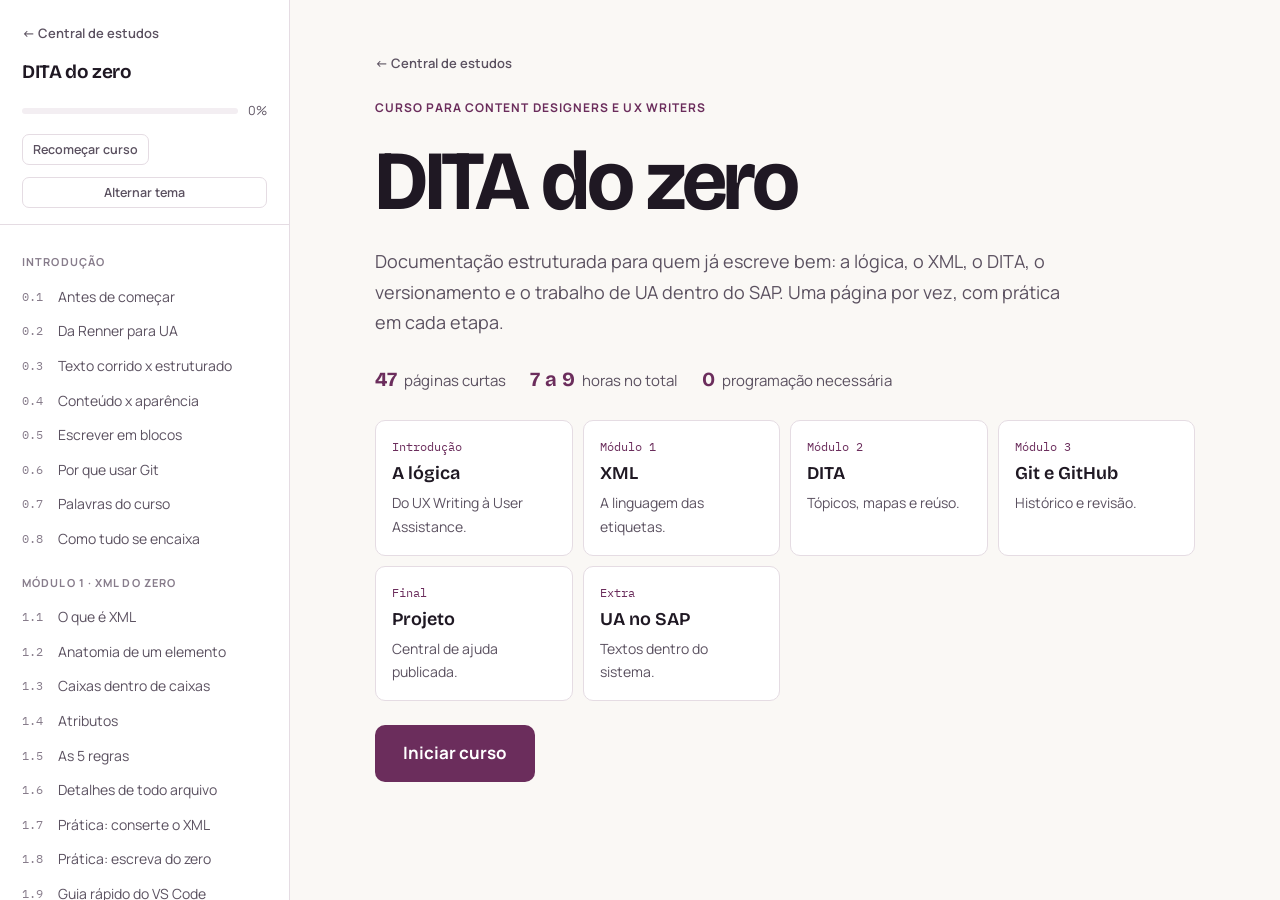
==== commit f16edd67: "Curso, módulo 4: projeto final em passos guiados - 4-1: segunda task (tarefa-anexar-recibo.dita) com" ====
--- a/curso.html
+++ b/curso.html
@@ -43,7 +43,7 @@
   <p class="l-eyebrow">Curso para Content Designers e UX Writers</p>
   <h1>DITA do zero</h1>
   <p class="l-goal">Documentação estruturada para quem já escreve bem: a lógica, o XML, o DITA, o versionamento e o trabalho de UA dentro do SAP. Uma página por vez, com prática em cada etapa.</p>
-  <div class="cover-meta"><span><b>46</b> páginas curtas</span><span><b>7 a 9</b> horas no total</span><span><b>0</b> programação necessária</span></div>
+  <div class="cover-meta"><span><b>47</b> páginas curtas</span><span><b>7 a 9</b> horas no total</span><span><b>0</b> programação necessária</span></div>
   <div class="modules">
     <div class="mcard"><span class="k">Introdução</span><b>A lógica</b><span>Do UX Writing à User Assistance.</span></div>
     <div class="mcard"><span class="k">Módulo 1</span><b>XML</b><span>A linguagem das etiquetas.</span></div>
@@ -1548,43 +1548,196 @@
 <section class="lesson" data-id="4-1" data-mod="4" data-short="Seu projeto final" hidden>
   <p class="l-eyebrow">Projeto final</p>
   <h1>Central de Ajuda do Relatório de Despesas</h1>
-  <p class="l-goal">Completar o projeto para colocar no portfólio.</p>
-  <div class="prose"><p>Você já construiu quase tudo durante o curso. Agora é completar o que falta e revisar com calma.</p></div>
-  <div class="callout c-warn"><b>Dica forte: faça a versão final em inglês</b><p>A documentação de empresas globais de software costuma ser escrita em inglês. Um projeto em inglês mostra na prática o seu nível C1.</p></div>
-  <h2>Estrutura final da pasta</h2>
+  <p class="l-goal">Completar o projeto para colocar no portfólio. Nesta página: a segunda task.</p>
+  <h2>Entenda</h2>
+  <div class="prose"><p>Você já construiu quase tudo durante o curso. Faltam três coisas, uma por página: uma segunda task (esta página), um glossário (página 4.1b) e o README que apresenta o projeto (página 4.2). No fim da 4.2 há uma lista para conferir a entrega.</p></div>
+  <h3>Como a pasta vai ficar no fim</h3>
   <div class="tree"><span class="d">central-ajuda-despesas/</span>
+├── nota-versao.xml
 ├── conceito-relatorio.dita
 ├── tarefa-enviar-relatorio.dita
-├── tarefa-anexar-recibo.dita   <span class="d">← nova</span>
+├── tarefa-anexar-recibo.dita      <span class="d">← nova (4.1)</span>
 ├── ref-limites.dita
 ├── avisos.dita
-├── glossario.dita              <span class="d">← nova</span>
-├── guia.ditamap
-├── README.md
-└── <span class="d">docs/                        ← site gerado</span></div>
-  <h2>O que falta: um glossário</h2>
-  <div class="prose"><p>O tipo <code>glossentry</code> define um termo. Crie um arquivo para cada termo (ou use um tópico com vários) e adicione ao mapa.</p></div>
+├── glossario-reembolso.dita       <span class="d">← nova (4.1b)</span>
+├── glossario-recibo.dita          <span class="d">← nova (4.1b)</span>
+├── glossario-gestor.dita          <span class="d">← nova (4.1b)</span>
+├── guia.ditamap                   <span class="d">← editado (4.1 e 4.1b)</span>
+├── README.md                      <span class="d">← novo (4.2)</span>
+└── docs/                          <span class="d">site gerado</span></div>
+  <div class="prose"><p>A segunda task ensina a anexar um recibo. Ela usa o mesmo aviso do <code>avisos.dita</code>, pelo mesmo conref. Agora o reúso é de verdade: um aviso, duas tasks.</p></div>
+  <div class="callout c-warn"><b>Dica forte: faça a versão final em inglês</b><p>A documentação de empresas globais de software costuma ser escrita em inglês. Um projeto em inglês mostra na prática o seu nível C1. Se quiser, termine o projeto em português e depois traduza os textos, mantendo as tags iguais.</p></div>
+
+  <h2>Faça no seu computador</h2>
+  <ol class="how">
+    <li><div><b>Crie o arquivo da task</b><span>No Explorer do VS Code, passe o mouse sobre o nome da pasta, clique no ícone de novo arquivo e digite <code>tarefa-anexar-recibo.dita</code>. Aperte Enter.</span></div></li>
+    <li><div><b>Cole o conteúdo e salve</b><span>Copie o bloco abaixo, cole no arquivo vazio e salve com <kbd>Cmd</kbd>+<kbd>S</kbd>. Repare no <code>&lt;context&gt;</code>: é o mesmo conref da página 2.8.</span>
+      <div class="code-wrap" data-code="task2" data-tag="tarefa-anexar-recibo.dita" data-lines="1"></div></div></li>
+    <li><div><b>Abra o mapa</b><span>No Explorer, clique em <code>guia.ditamap</code>.</span></div></li>
+    <li><div><b>Ache a linha da primeira task</b><span>Aperte <kbd>Cmd</kbd>+<kbd>F</kbd> e digite <code>tarefa-enviar</code>. O VS Code destaca a linha que começa com <code>&lt;topicref href="tarefa-enviar-relatorio.dita"</code>.</span></div></li>
+    <li><div><b>Acrescente a nova task logo abaixo</b><span>Clique no fim dessa linha, aperte Enter, cole a linha abaixo e salve.</span>
+      <div class="code-wrap" data-code="map-task2" data-tag="guia.ditamap · linha nova"></div>
+      <div class="code-wrap"><span class="code-tag">como deve ficar · com a linha de antes e a de depois</span><pre class="code">  &lt;topicref href="conceito-relatorio.dita"&gt;
+    &lt;topicref href="tarefa-enviar-relatorio.dita"/&gt;
+    &lt;topicref href="tarefa-anexar-recibo.dita"/&gt;
+    &lt;topicref href="ref-limites.dita"/&gt;
+  &lt;/topicref&gt;</pre></div></div></li>
+    <li><div><b>Confira se não há erros</b><span>Abra a aba <em>Problems</em> com <kbd>Cmd</kbd>+<kbd>Shift</kbd>+<kbd>M</kbd>. Não deve haver erro novo na task nem no mapa.</span></div></li>
+    <li><div><b>Gere o site e confira</b><span>No terminal do VS Code, rode o comando de gerar e depois o de abrir o site.</span>
+      <div class="code-wrap" data-code="build" data-tag="terminal"></div>
+      <div class="code-wrap" data-code="open-site" data-tag="terminal"></div>
+      <span>No sumário, “Anexar um recibo” aparece dentro de “Relatório de despesas”, entre as duas outras páginas.</span></div></li>
+    <li><div><b>Salve a versão</b><span>Rode os dois comandos, um de cada vez.</span>
+      <div class="code-wrap" data-code="g-add" data-tag="terminal"></div>
+      <div class="code-wrap" data-code="g-commit-task2" data-tag="terminal"></div>
+      <div class="code-wrap"><span class="code-tag">saída parecida com esta · o código e os números mudam</span><pre class="code">[main 5b6c7d8] Adiciona a tarefa de anexar recibo
+ 4 files changed, 60 insertions(+), 3 deletions(-)
+ create mode 100644 docs/tarefa-anexar-recibo.html
+ create mode 100644 tarefa-anexar-recibo.dita</pre></div>
+      <span>Quer dizer: a versão com a task nova, o mapa e as páginas do site foi salva no <code>main</code>.</span></div></li>
+  </ol>
+  <div class="callout c-result"><b>O que você deve ver</b><ul>
+    <li>No site gerado, a página “Anexar um recibo” tem o aviso “Guarde o recibo original por 5 anos.”, igual ao da outra task.</li>
+    <li>O <code>git log --oneline</code> mostra o commit novo no topo.</li>
+  </ul></div>
+  <div class="callout c-warn"><b>Deu errado?</b><ul>
+    <li><strong>A página nova não aparece no sumário.</strong> O mapa não foi salvo, ou o nome no <code>href</code> não bate com o nome do arquivo. Confira letra por letra e gere o site de novo.</li>
+    <li><strong>O DITA-OT mostra erro com o nome <code>tarefa-anexar-recibo.dita</code> e um número de linha.</strong> Algo mudou no colar. Apague todo o conteúdo do arquivo, cole de novo pelo botão Copiar e salve.</li>
+    <li><strong>A linha nova ficou fora do <code>&lt;topicref href="conceito-relatorio.dita"&gt;</code>.</strong> Então a task aparece no sumário no mesmo nível do concept. Recorte a linha e cole antes do <code>&lt;/topicref&gt;</code>, como no “como deve ficar”.</li>
+  </ul></div>
+  <h3>Arquivos na pasta agora</h3>
+  <div class="tree"><span class="d">central-ajuda-despesas/</span>
+├── .git/
+├── nota-versao.xml
+├── conceito-relatorio.dita
+├── tarefa-enviar-relatorio.dita
+├── tarefa-anexar-recibo.dita      <span class="d">← nova</span>
+├── ref-limites.dita
+├── avisos.dita
+├── guia.ditamap                   <span class="d">← editado</span>
+└── docs/</div>
+  <div class="callout c-sum"><b>Você aprendeu</b><p>Uma task nova entra no guia em dois lugares: o arquivo <code>.dita</code> e uma linha <code>topicref</code> no mapa. O conref deixa o mesmo aviso nas duas tasks.</p></div>
+</section>
+
+<section class="lesson" data-id="4-1b" data-mod="4" data-short="Glossário" hidden>
+  <p class="l-eyebrow">Projeto final</p>
+  <h1>Crie o glossário</h1>
+  <p class="l-goal">Definir três termos do produto e publicar a versão final do site.</p>
+  <h2>Entenda</h2>
+  <div class="prose">
+    <p>O DITA tem um tipo de tópico só para definir termos: o <strong>glossentry</strong> (entrada de glossário). Cada termo fica num arquivo. Ele tem duas partes:</p>
+    <ul>
+      <li><code>&lt;glossterm&gt;</code>: o termo, como aparece no produto.</li>
+      <li><code>&lt;glossdef&gt;</code>: a definição, numa frase simples.</li>
+    </ul>
+    <p>No mapa, os termos ficam juntos dentro de um <code>&lt;topichead&gt;</code>. O <code>topichead</code> cria um título de grupo no sumário, “Glossário”, sem ter uma página própria.</p>
+  </div>
   <div class="code-wrap" data-code="gloss" data-tag="glossario-reembolso.dita"></div>
-  <h2>Checklist de entrega</h2>
-  <ul class="checklist" id="checklist">
-    <li><label><input type="checkbox" id="ck-1">1 concept, 2 tasks e 1 reference, todos válidos</label></li>
-    <li><label><input type="checkbox" id="ck-2">Um aviso reutilizado com conref nas 2 tasks</label></li>
-    <li><label><input type="checkbox" id="ck-3">Glossário com 3 termos</label></li>
-    <li><label><input type="checkbox" id="ck-4">Mapa com hierarquia e site gerado em <code>docs/</code></label></li>
-    <li><label><input type="checkbox" id="ck-5">Pelo menos 5 commits com mensagens claras</label></li>
-    <li><label><input type="checkbox" id="ck-6">Um pull request revisado e juntado</label></li>
-    <li><label><input type="checkbox" id="ck-7">README explicando o projeto e as decisões</label></li>
-    <li><label><input type="checkbox" id="ck-8">Site publicado no GitHub Pages</label></li>
-  </ul>
+  <div class="callout c-analogy"><b>Comparação</b><p>É o seu vocabulário controlado da Renner, com uma ficha para cada termo.</p></div>
+
+  <h2>Faça no seu computador</h2>
+  <ol class="how">
+    <li><div><b>Crie o primeiro termo</b><span>Crie o arquivo <code>glossario-reembolso.dita</code>, cole o bloco abaixo e salve.</span>
+      <div class="code-wrap" data-code="gloss" data-tag="glossario-reembolso.dita"></div></div></li>
+    <li><div><b>Crie o segundo termo</b><span>Crie o arquivo <code>glossario-recibo.dita</code>, cole o bloco abaixo e salve.</span>
+      <div class="code-wrap" data-code="gloss-recibo" data-tag="glossario-recibo.dita"></div></div></li>
+    <li><div><b>Crie o terceiro termo</b><span>Crie o arquivo <code>glossario-gestor.dita</code>, cole o bloco abaixo e salve.</span>
+      <div class="code-wrap" data-code="gloss-gestor" data-tag="glossario-gestor.dita"></div></div></li>
+    <li><div><b>Abra o mapa e ache a última linha</b><span>Abra <code>guia.ditamap</code>. A última linha é <code>&lt;/map&gt;</code>.</span></div></li>
+    <li><div><b>Acrescente o grupo do glossário</b><span>Clique no começo da linha <code>&lt;/map&gt;</code> e aperte Enter. Uma linha vazia aparece acima dela. Clique nessa linha vazia, cole o bloco abaixo e salve.</span>
+      <div class="code-wrap" data-code="map-gloss" data-tag="guia.ditamap · cole acima do &lt;/map&gt;"></div></div></li>
+    <li><div><b>Arrume e confira o mapa</b><span>Aperte <kbd>Option</kbd>+<kbd>Shift</kbd>+<kbd>F</kbd> para alinhar e salve. Compare com o mapa completo abaixo.</span>
+      <div class="code-wrap" data-code="map-final" data-tag="guia.ditamap · completo" data-lines="1"></div></div></li>
+    <li><div><b>Gere o site e confira</b><span>Rode o comando de gerar e depois o de abrir o site.</span>
+      <div class="code-wrap" data-code="build" data-tag="terminal"></div>
+      <div class="code-wrap" data-code="open-site" data-tag="terminal"></div></div></li>
+    <li><div><b>Salve a versão</b><span>Rode os dois comandos, um de cada vez.</span>
+      <div class="code-wrap" data-code="g-add" data-tag="terminal"></div>
+      <div class="code-wrap" data-code="g-commit-gloss" data-tag="terminal"></div>
+      <div class="code-wrap"><span class="code-tag">saída parecida com esta · o código e os números mudam</span><pre class="code">[main 8e9f0a1] Adiciona glossário com três termos
+ 8 files changed, 75 insertions(+), 2 deletions(-)
+ create mode 100644 glossario-gestor.dita
+ create mode 100644 glossario-recibo.dita
+ create mode 100644 glossario-reembolso.dita
+ …</pre></div></div></li>
+    <li><div><b>Publique</b><span>Envie tudo para o GitHub. O GitHub Pages atualiza o site sozinho em alguns minutos.</span>
+      <div class="code-wrap" data-code="g-push" data-tag="terminal"></div>
+      <div class="code-wrap"><span class="code-tag">saída esperada · as últimas linhas</span><pre class="code">To https://github.com/seu-usuario/central-ajuda-despesas.git
+   5b6c7d8..8e9f0a1  main -&gt; main</pre></div></div></li>
+  </ol>
+  <div class="callout c-result"><b>O que você deve ver</b><ul>
+    <li>No site gerado, o sumário tem um grupo “Glossário” com Reembolso, Recibo e Gestor. Cada termo abre uma página com a definição.</li>
+    <li>Alguns minutos depois do push, o site publicado no GitHub Pages mostra a task nova e o glossário.</li>
+  </ul></div>
+  <div class="callout c-warn"><b>Deu errado?</b><ul>
+    <li><strong>O grupo “Glossário” não aparece.</strong> O bloco foi colado depois do <code>&lt;/map&gt;</code>. Ele precisa ficar acima dessa linha. Compare com o mapa completo.</li>
+    <li><strong>Um termo não aparece no grupo.</strong> O nome do arquivo e o <code>href</code> não batem. Confira letra por letra, sem acentos.</li>
+    <li><strong>O site publicado ainda está antigo.</strong> Espere alguns minutos e atualize com <kbd>Cmd</kbd>+<kbd>Shift</kbd>+<kbd>R</kbd>, que ignora a cópia guardada pelo navegador. Acompanhe a publicação na aba <em>Actions</em> do repositório.</li>
+  </ul></div>
+  <h3>Arquivos na pasta agora</h3>
+  <div class="tree"><span class="d">central-ajuda-despesas/</span>
+├── .git/
+├── nota-versao.xml
+├── conceito-relatorio.dita
+├── tarefa-enviar-relatorio.dita
+├── tarefa-anexar-recibo.dita
+├── ref-limites.dita
+├── avisos.dita
+├── glossario-reembolso.dita       <span class="d">← nova</span>
+├── glossario-recibo.dita          <span class="d">← nova</span>
+├── glossario-gestor.dita          <span class="d">← nova</span>
+├── guia.ditamap                   <span class="d">← editado</span>
+└── docs/</div>
+  <div class="callout c-sum"><b>Você aprendeu</b><p>O glossentry define um termo com <code>glossterm</code> e <code>glossdef</code>. O <code>topichead</code> agrupa os termos no sumário.</p></div>
 </section>
 
 <section class="lesson" data-id="4-2" data-mod="4" data-short="Apresentar no portfólio" hidden>
   <p class="l-eyebrow">Projeto final</p>
   <h1>Apresente no portfólio</h1>
-  <p class="l-goal">Explicar o projeto de um jeito que recrutadores entendam em um minuto.</p>
-  <h2>O README do repositório</h2>
-  <div class="prose"><p>O README é a primeira coisa que aparece no GitHub. Crie <code>README.md</code> na pasta, adapte o modelo abaixo, faça commit e push.</p></div>
-  <div class="code-wrap" data-code="readme" data-tag="README.md · modelo"></div>
+  <p class="l-goal">Escrever o README e explicar o projeto de um jeito que recrutadores entendam em um minuto.</p>
+  <h2>Entenda</h2>
+  <div class="prose">
+    <p>O <strong>README</strong> é a apresentação do repositório. O GitHub mostra esse arquivo logo abaixo da lista de arquivos, então é a primeira coisa que um recrutador lê.</p>
+    <p>Ele é escrito em <strong>Markdown</strong>, um jeito simples de formatar texto com símbolos: <code>#</code> no começo da linha vira título, <code>##</code> vira subtítulo e <code>-</code> vira item de lista. Por isso o arquivo termina em <code>.md</code>.</p>
+  </div>
+
+  <h2>Faça no seu computador</h2>
+  <ol class="how">
+    <li><div><b>Crie o arquivo</b><span>No Explorer do VS Code, crie o arquivo <code>README.md</code> na pasta do projeto. Escreva README em maiúsculas.</span></div></li>
+    <li><div><b>Cole o modelo e salve</b><span>Copie o modelo abaixo, cole no arquivo e salve.</span>
+      <div class="code-wrap" data-code="readme" data-tag="README.md · modelo"></div></div></li>
+    <li><div><b>Adapte o texto</b><span>Na última linha, troque <code>SEU-USUARIO</code> pelo seu nome de usuário do GitHub. Leia o resto e ajuste com as suas palavras, principalmente a seção “Decisões de conteúdo”. Salve.</span></div></li>
+    <li><div><b>Veja como vai ficar</b><span>Com o README aberto, aperte <kbd>Cmd</kbd>+<kbd>Shift</kbd>+<kbd>V</kbd>. O VS Code abre uma prévia formatada, parecida com o que o GitHub vai mostrar. Feche a prévia quando terminar.</span></div></li>
+    <li><div><b>Salve a versão</b><span>Rode os dois comandos, um de cada vez.</span>
+      <div class="code-wrap" data-code="g-add-readme" data-tag="terminal"></div>
+      <div class="code-wrap" data-code="g-commit-readme" data-tag="terminal"></div>
+      <div class="code-wrap"><span class="code-tag">saída parecida com esta · o código e os números mudam</span><pre class="code">[main 2a3b4c5] Adiciona README do projeto
+ 1 file changed, 20 insertions(+)
+ create mode 100644 README.md</pre></div></div></li>
+    <li><div><b>Envie</b><span>Rode o push.</span>
+      <div class="code-wrap" data-code="g-push" data-tag="terminal"></div>
+      <div class="code-wrap"><span class="code-tag">saída esperada · as últimas linhas</span><pre class="code">To https://github.com/seu-usuario/central-ajuda-despesas.git
+   8e9f0a1..2a3b4c5  main -&gt; main</pre></div></div></li>
+    <li><div><b>Confira no GitHub</b><span>Abra a página do repositório e atualize. O README aparece formatado abaixo da lista de arquivos.</span></div></li>
+  </ol>
+  <div class="callout c-warn"><b>Deu errado?</b><ul>
+    <li><strong>O README aparece como texto corrido, sem títulos.</strong> O arquivo foi salvo com outro final, como <code>README.txt</code>. Renomeie para <code>README.md</code>, faça o commit e o push.</li>
+    <li><strong>O link do site no README não abre.</strong> Faltou trocar <code>SEU-USUARIO</code>. Corrija, salve, faça o commit e o push.</li>
+  </ul></div>
+
+  <h2>Confira a entrega</h2>
+  <div class="prose"><p>Marque cada item depois de conferir. As marcas ficam salvas neste navegador.</p></div>
+  <ul class="checklist" id="checklist">
+    <li><label><input type="checkbox" id="ck-1">1 concept, 2 tasks e 1 reference, sem erros na aba Problems</label></li>
+    <li><label><input type="checkbox" id="ck-2">O mesmo aviso, com conref, nas 2 tasks</label></li>
+    <li><label><input type="checkbox" id="ck-3">Glossário com 3 termos</label></li>
+    <li><label><input type="checkbox" id="ck-4">Mapa com hierarquia e site gerado em <code>docs/</code></label></li>
+    <li><label><input type="checkbox" id="ck-5">Pelo menos 5 commits com mensagens claras (<code>git log --oneline</code>)</label></li>
+    <li><label><input type="checkbox" id="ck-6">Um pull request revisado e juntado (página 3.9b)</label></li>
+    <li><label><input type="checkbox" id="ck-7">README explicando o projeto e as decisões</label></li>
+    <li><label><input type="checkbox" id="ck-8">Site publicado no GitHub Pages, com o link funcionando</label></li>
+  </ul>
+
   <h2>O case no portfólio</h2>
   <ol class="how">
     <li><div><b>Contexto</b><span>“Projeto de estudo para aplicar documentação estruturada em DITA a um produto de despesas corporativas.”</span></div></li>
